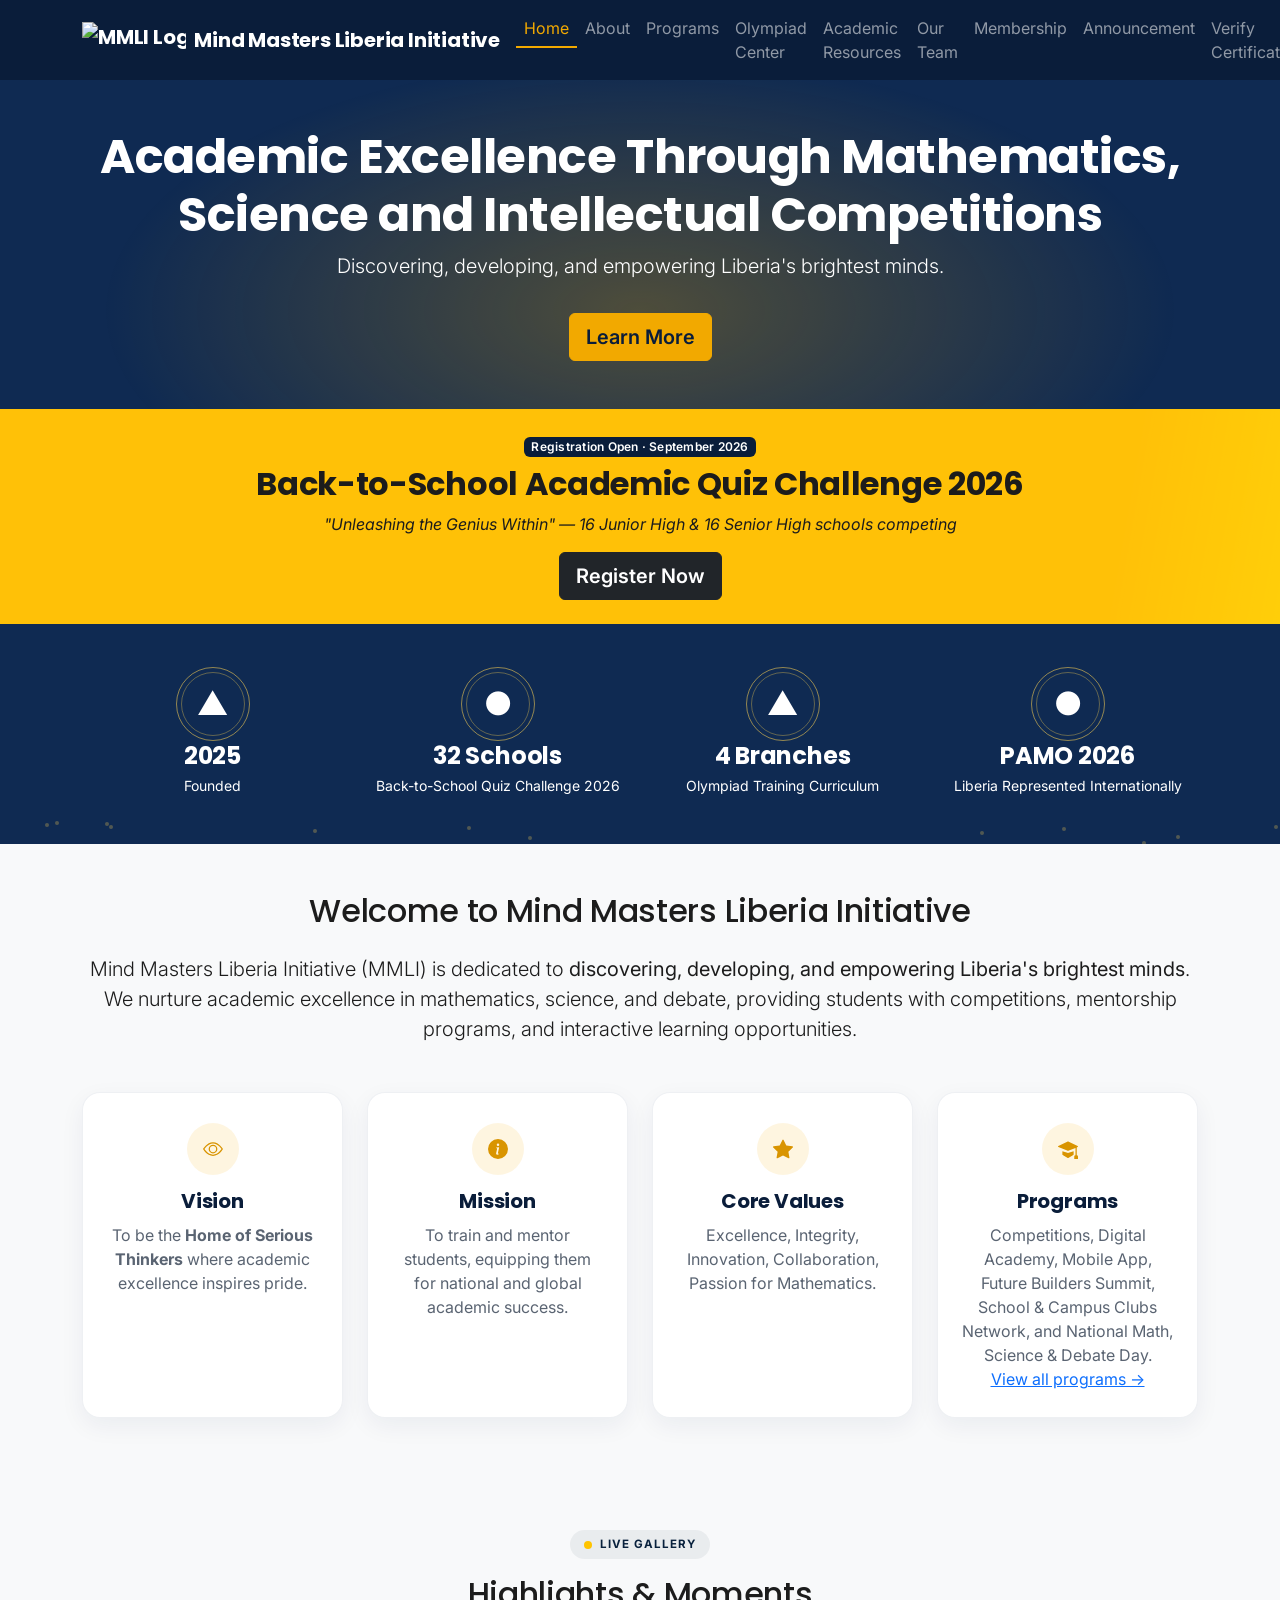
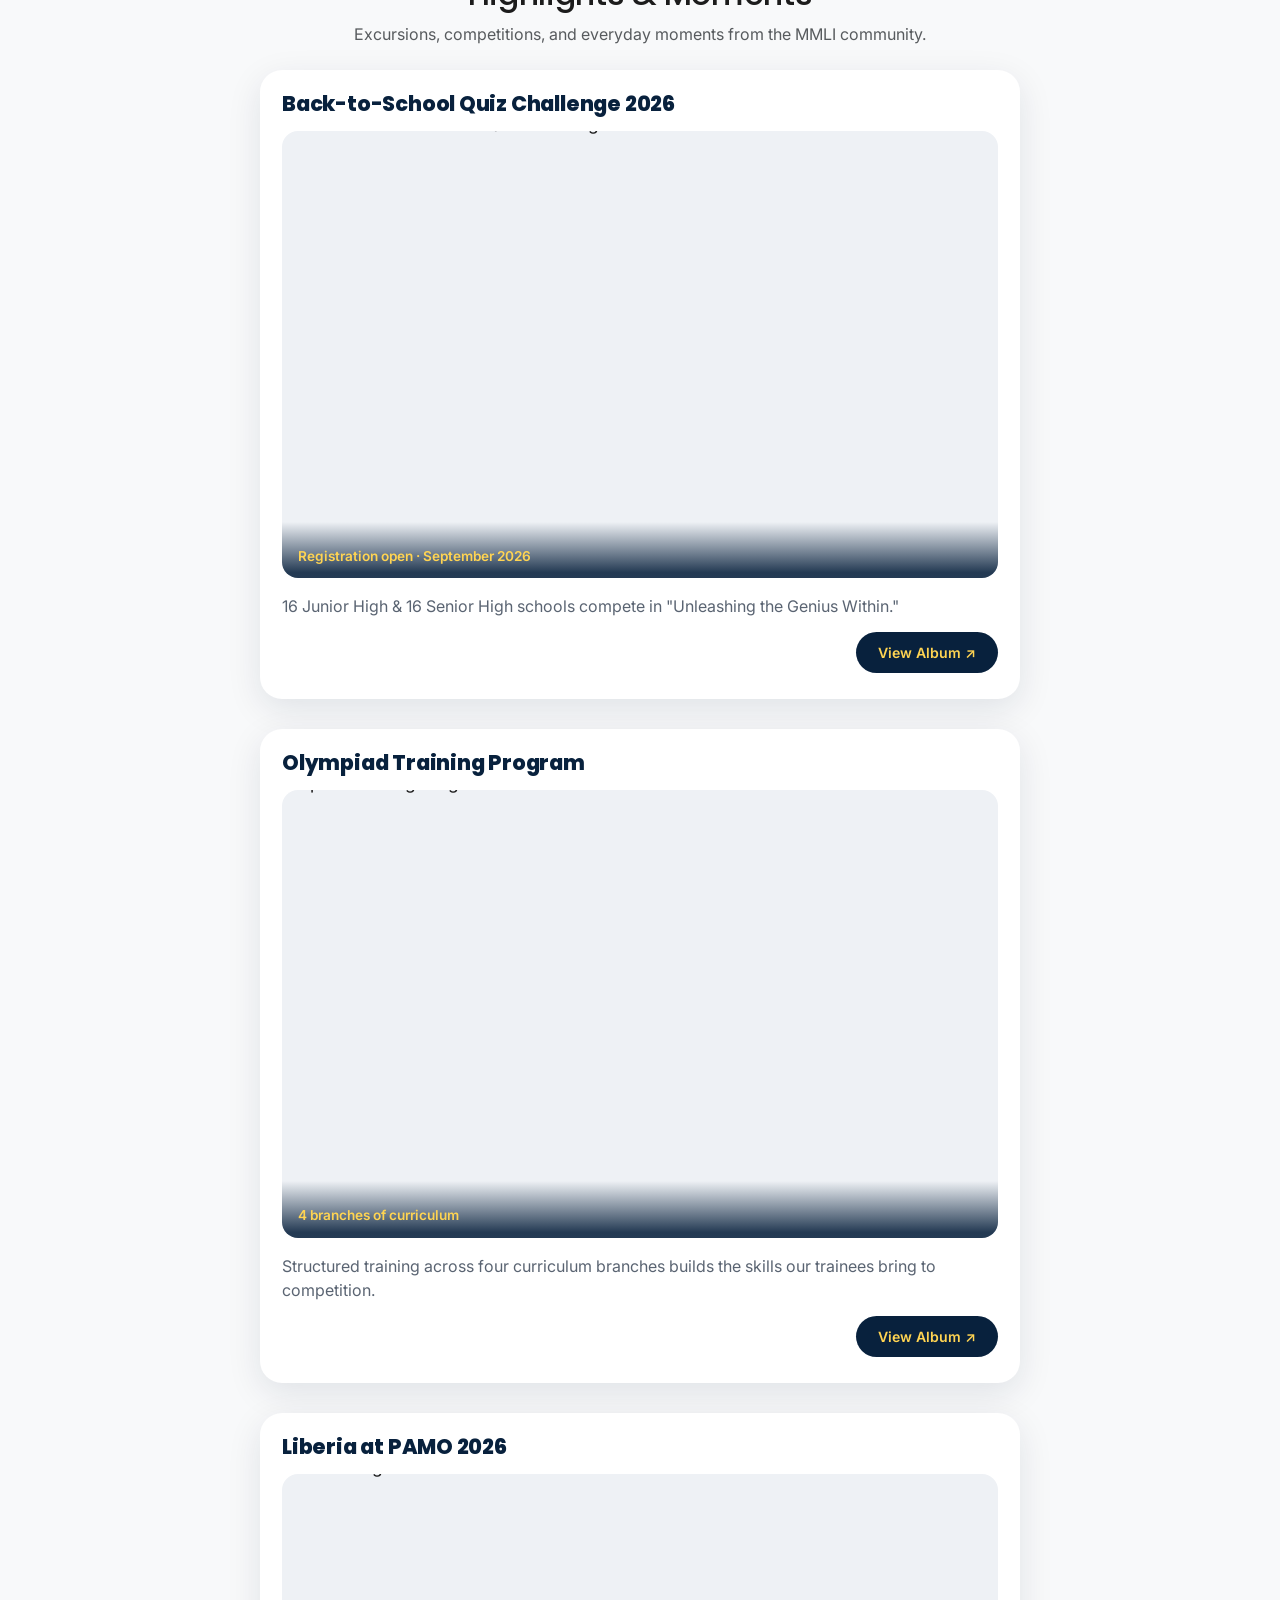
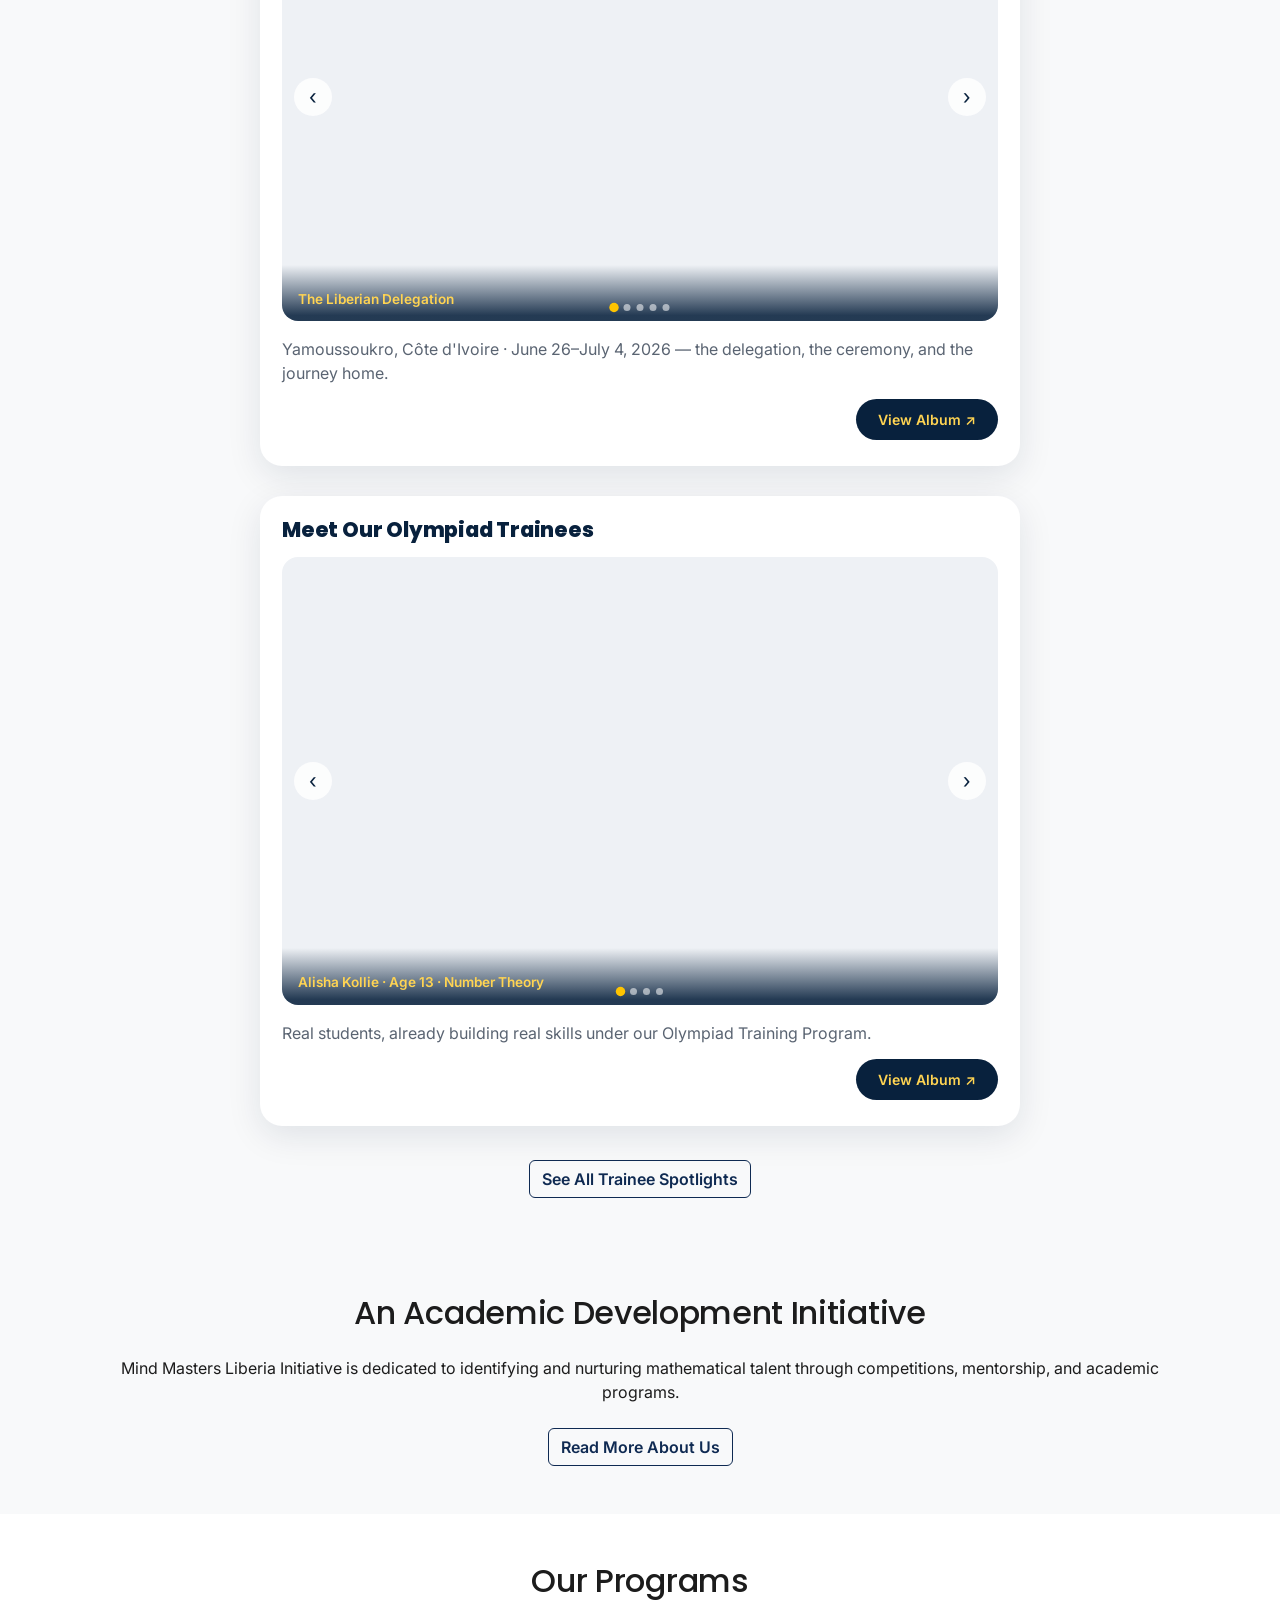
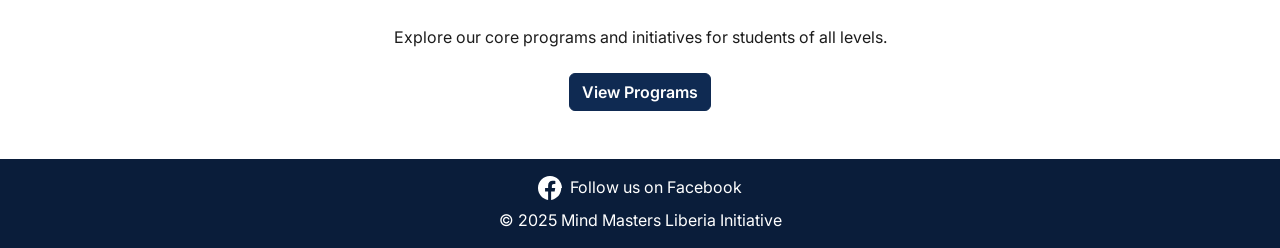
==== index.html @ e8b98675 "Add files via upload" ====
<!DOCTYPE html>
<html lang="en">
<head>
  <meta charset="UTF-8">
  <meta name="viewport" content="width=device-width, initial-scale=1.0">
  <title>Mind Masters Liberia Initiative</title>
  <link href="https://cdn.jsdelivr.net/npm/bootstrap@5.3.2/dist/css/bootstrap.min.css" rel="stylesheet">
  <link rel="stylesheet" href="style.css">
  <style>
    /* ===== Floating Confirmed Schools badge (zero layout footprint) ===== */
    #mmli-fab {
      position: fixed;
      right: 18px;
      bottom: 18px;
      z-index: 1050;
      display: flex;
      align-items: center;
      gap: 10px;
      padding: 12px 18px 12px 14px;
      border-radius: 999px;
      text-decoration: none;
      background: linear-gradient(135deg, #08213D 0%, #123a63 55%, #08213D 100%);
      color: #ffd452;
      box-shadow: 0 8px 24px rgba(8, 33, 61, 0.35), 0 0 0 0 rgba(255, 196, 0, 0.55);
      border: 1px solid rgba(255, 196, 0, 0.35);
      font-weight: 600;
      font-size: 0.92rem;
      letter-spacing: 0.2px;
      animation: mmli-float 3.6s ease-in-out infinite, mmli-pulse 2.6s ease-out infinite;
      transition: transform 0.25s ease, box-shadow 0.25s ease, background 0.25s ease;
      opacity: 0;
      transform: translateY(16px);
      animation-fill-mode: forwards;
    }
    #mmli-fab.mmli-in {
      opacity: 1;
      transform: translateY(0);
      animation: mmli-entrance 0.6s ease forwards, mmli-float 3.6s ease-in-out 0.6s infinite, mmli-pulse 2.6s ease-out 0.6s infinite;
    }
    #mmli-fab:hover {
      transform: translateY(-4px) scale(1.04);
      box-shadow: 0 14px 30px rgba(8, 33, 61, 0.45), 0 0 0 6px rgba(255, 196, 0, 0.12);
      color: #fff2c9;
      text-decoration: none;
    }
    #mmli-fab .mmli-fab-icon {
      display: inline-flex;
      align-items: center;
      justify-content: center;
      width: 26px;
      height: 26px;
      border-radius: 50%;
      background: rgba(255, 196, 0, 0.16);
      flex-shrink: 0;
      animation: mmli-spin-tiny 6s linear infinite;
    }
    #mmli-fab .mmli-fab-icon svg { width: 15px; height: 15px; }
    #mmli-fab .mmli-fab-text small {
      display: block;
      font-weight: 400;
      color: #cfe0f5;
      font-size: 0.68rem;
      letter-spacing: 0.3px;
    }
    @keyframes mmli-entrance {
      from { opacity: 0; transform: translateY(16px); }
      to   { opacity: 1; transform: translateY(0); }
    }
    @keyframes mmli-float {
      0%, 100% { transform: translateY(0); }
      50%      { transform: translateY(-7px); }
    }
    @keyframes mmli-pulse {
      0%   { box-shadow: 0 8px 24px rgba(8,33,61,0.35), 0 0 0 0 rgba(255,196,0,0.45); }
      70%  { box-shadow: 0 8px 24px rgba(8,33,61,0.35), 0 0 0 10px rgba(255,196,0,0); }
      100% { box-shadow: 0 8px 24px rgba(8,33,61,0.35), 0 0 0 0 rgba(255,196,0,0); }
    }
    @keyframes mmli-spin-tiny {
      from { transform: rotate(0deg); }
      to   { transform: rotate(360deg); }
    }
    @media (max-width: 576px) {
      #mmli-fab { padding: 12px; }
      #mmli-fab .mmli-fab-text { display: none; }
      #mmli-fab { right: 14px; bottom: 14px; }
    }
    @media (prefers-reduced-motion: reduce) {
      #mmli-fab, #mmli-fab.mmli-in { animation: none !important; }
    }

    /* ===== Highlights & Moments — album-carousel gallery (AOA-style) ===== */
    .gallery-live-badge {
      display: inline-flex;
      align-items: center;
      gap: 8px;
      padding: 6px 14px;
      border-radius: 999px;
      background: rgba(8, 33, 61, 0.06);
      color: #08213D;
      font-weight: 700;
      font-size: 0.72rem;
      letter-spacing: 1px;
      text-transform: uppercase;
    }
    .gallery-live-badge .dot {
      width: 8px;
      height: 8px;
      border-radius: 50%;
      background: #ffc400;
      box-shadow: 0 0 0 0 rgba(255, 196, 0, 0.6);
      animation: mmli-pulse 1.8s ease-out infinite;
    }
    .gallery-albums {
      display: flex;
      flex-direction: column;
      gap: 30px;
      max-width: 760px;
      margin: 0 auto;
    }
    .album-card {
      background: #fff;
      border-radius: 22px;
      padding: 22px 22px 26px;
      box-shadow: 0 10px 34px rgba(8, 33, 61, 0.10);
      opacity: 0;
      transform: translateY(36px);
      transition: opacity 0.65s ease, transform 0.65s cubic-bezier(.19,1,.22,1), box-shadow 0.3s ease;
    }
    .album-card.in-view { opacity: 1; transform: translateY(0); }
    .gallery-albums .album-card:nth-child(1) { transition-delay: 0.05s; }
    .gallery-albums .album-card:nth-child(2) { transition-delay: 0.15s; }
    .gallery-albums .album-card:nth-child(3) { transition-delay: 0.25s; }
    .gallery-albums .album-card:nth-child(4) { transition-delay: 0.35s; }
    .album-card:hover { box-shadow: 0 18px 44px rgba(8, 33, 61, 0.18); }
    .album-title {
      font-weight: 800;
      color: #08213D;
      margin-bottom: 14px;
      font-size: 1.3rem;
    }
    .album-slider {
      position: relative;
      border-radius: 16px;
      overflow: hidden;
      aspect-ratio: 16 / 10;
      background: #eef1f5;
    }
    .album-track {
      display: flex;
      height: 100%;
      transition: transform 0.65s cubic-bezier(.65,0,.35,1);
    }
    .album-slide {
      min-width: 100%;
      height: 100%;
      position: relative;
      overflow: hidden;
    }
    .album-slide img {
      width: 100%; height: 100%;
      object-fit: cover;
      display: block;
      cursor: pointer;
      transform: scale(1);
      transition: transform 6s ease-out;
    }
    .album-slide.is-active img { transform: scale(1.09); }
    .album-slide-cap {
      position: absolute; left: 0; right: 0; bottom: 0;
      padding: 24px 16px 12px;
      background: linear-gradient(to top, rgba(8,33,61,0.88) 10%, rgba(8,33,61,0) 100%);
      color: #ffd452;
      font-weight: 600;
      font-size: 0.85rem;
    }
    .album-nav {
      position: absolute;
      top: 50%;
      transform: translateY(-50%);
      width: 38px; height: 38px;
      border-radius: 50%;
      border: none;
      background: rgba(255,255,255,0.85);
      color: #08213D;
      font-size: 1.3rem;
      line-height: 1;
      cursor: pointer;
      display: flex; align-items: center; justify-content: center;
      transition: background 0.2s ease, transform 0.2s ease;
      z-index: 2;
    }
    .album-nav:hover { background: #ffc400; transform: translateY(-50%) scale(1.08); }
    .album-nav.prev { left: 12px; }
    .album-nav.next { right: 12px; }
    .album-dots {
      position: absolute;
      bottom: 10px; left: 50%;
      transform: translateX(-50%);
      display: flex; gap: 6px;
      z-index: 2;
    }
    .album-dot {
      width: 7px; height: 7px;
      border-radius: 50%;
      background: rgba(255,255,255,0.55);
      cursor: pointer;
      transition: background 0.2s ease, transform 0.2s ease;
    }
    .album-dot.active { background: #ffc400; transform: scale(1.35); }
    .album-desc { color: #5a6472; margin-top: 16px; margin-bottom: 0; }
    .album-foot { display: flex; justify-content: flex-end; margin-top: 14px; }
    .album-view-btn {
      background: #08213D;
      color: #ffd452;
      border: none;
      padding: 10px 22px;
      border-radius: 999px;
      font-weight: 600;
      font-size: 0.88rem;
      cursor: pointer;
      transition: all 0.25s ease;
    }
    .album-view-btn:hover {
      background: #123a63;
      transform: translateY(-2px);
      box-shadow: 0 8px 20px rgba(8, 33, 61, 0.28);
    }
    .gallery-cta { text-align: center; margin-top: 34px; }

    /* Lightbox */
    .mmli-lightbox {
      position: fixed; inset: 0; z-index: 2000;
      background: rgba(4, 14, 26, 0.92);
      backdrop-filter: blur(6px);
      display: flex; align-items: center; justify-content: center;
      opacity: 0; visibility: hidden;
      transition: opacity 0.3s ease;
    }
    .mmli-lightbox.open { opacity: 1; visibility: visible; }
    .lb-content { max-width: min(90vw, 880px); text-align: center; }
    .lb-content img {
      max-width: 100%; max-height: 74vh;
      border-radius: 10px;
      box-shadow: 0 20px 60px rgba(0,0,0,0.5);
      transform: scale(0.94);
      opacity: 0;
      transition: transform 0.35s ease, opacity 0.35s ease;
    }
    .mmli-lightbox.open .lb-content img { transform: scale(1); opacity: 1; }
    .lb-caption { color: #ffd452; margin-top: 16px; font-weight: 600; }
    .lb-caption small { display: block; color: #cfe0f5; font-weight: 400; margin-top: 4px; }
    .lb-close, .lb-nav {
      position: absolute;
      background: rgba(255,255,255,0.08);
      color: #fff;
      border: 1px solid rgba(255,255,255,0.2);
      border-radius: 50%;
      width: 44px; height: 44px;
      font-size: 1.4rem;
      line-height: 1;
      cursor: pointer;
      display: flex; align-items: center; justify-content: center;
      transition: background 0.2s ease, transform 0.2s ease;
    }
    .lb-close:hover, .lb-nav:hover { background: rgba(255,196,0,0.85); color: #08213D; transform: translateY(-1px); }
    .lb-close { top: 20px; right: 20px; }
    .lb-prev { left: 20px; top: 50%; transform: translateY(-50%); }
    .lb-next { right: 20px; top: 50%; transform: translateY(-50%); }
    @media (max-width: 576px) {
      .lb-prev, .lb-next { width: 38px; height: 38px; font-size: 1.1rem; }
      .lb-prev { left: 8px; } .lb-next { right: 8px; }
      .album-card { padding: 16px 16px 20px; border-radius: 18px; }
      .album-title { font-size: 1.1rem; }
    }
    @media (prefers-reduced-motion: reduce) {
      .album-card, .album-track, .album-slide img, .mmli-lightbox, .lb-content img { transition: none !important; }
    }
  </style>
</head>
<body>

<!-- NAVBAR -->
<nav class="navbar navbar-expand-lg navbar-dark bg-dark sticky-top">
  <div class="container">
    <a class="navbar-brand fw-bold d-flex align-items-center" href="index.html">
      <img src="logo.png" alt="MMLI Logo" height="36" class="me-2">
      Mind Masters Liberia Initiative
    </a>
    <button class="navbar-toggler" type="button" data-bs-toggle="collapse"
            data-bs-target="#navbarNav" aria-controls="navbarNav" aria-expanded="false"
            aria-label="Toggle navigation">
      <span class="navbar-toggler-icon"></span>
    </button>
    <div class="collapse navbar-collapse" id="navbarNav">
      <ul class="navbar-nav ms-auto">
        <li class="nav-item"><a class="nav-link active" href="index.html">Home</a></li>
        <li class="nav-item"><a class="nav-link" href="about.html">About</a></li>
        <li class="nav-item"><a class="nav-link" href="programs.html">Programs</a></li>
        <li class="nav-item"><a class="nav-link" href="olympiad/">Olympiad Center</a></li>
        <li class="nav-item"><a class="nav-link" href="resources.html">Academic Resources</a></li>
        <li class="nav-item"><a class="nav-link" href="team.html">Our Team</a></li>
        <li class="nav-item"><a class="nav-link" href="membership.html">Membership</a></li>
        <li class="nav-item"><a class="nav-link" href="announcement.html">Announcement</a></li>
        <li class="nav-item"><a class="nav-link" href="verify.html">Verify Certificate</a></li>
        <li class="nav-item"><a class="nav-link" href="contact.html">Contact</a></li>
      </ul>
    </div>
  </div>
</nav>

<!-- HERO SECTION -->
<section class="bg-primary text-white text-center py-5 hero-glow-wrap">
  <div class="container">
    <h1 class="display-5 fw-bold hero-split" data-split-text>Academic Excellence Through Mathematics, Science and Intellectual Competitions</h1>
    <p class="lead">Discovering, developing, and empowering Liberia's brightest minds.</p>
    <a href="about.html" class="btn btn-warning btn-lg mt-3">Learn More</a>
  </div>
</section>

<!-- FLAGSHIP EVENT BANNER -->
<section class="reveal py-4 bg-warning flagship-shimmer">
  <div class="container text-center">
    <span class="badge bg-dark mb-2">Registration Open &middot; September 2026</span>
    <h2 class="fw-bold">Back-to-School Academic Quiz Challenge 2026</h2>
    <p class="fst-italic mb-3">"Unleashing the Genius Within" &mdash; 16 Junior High & 16 Senior High schools competing</p>
    <a href="announcement.html" class="btn btn-dark btn-lg">Register Now</a>
  </div>
</section>

<!-- STATS HIGHLIGHTS -->
<section class="reveal py-5 bg-primary text-white stats-orbit">
  <div class="orbit-field" aria-hidden="true"></div>
  <div class="container">
    <div class="row g-4 text-center">
      <div class="col-6 col-md-3">
        <div class="stat-ring"><div class="fs-2 mb-0">▲</div></div>
        <h4 class="fw-bold mb-1"><span class="stat-number" data-count-to="2025" data-count-format="year">2025</span></h4>
        <p class="small mb-0">Founded</p>
      </div>
      <div class="col-6 col-md-3">
        <div class="stat-ring"><div class="fs-2 mb-0">●</div></div>
        <h4 class="fw-bold mb-1"><span class="stat-number" data-count-to="32" data-count-suffix=" Schools">32 Schools</span></h4>
        <p class="small mb-0">Back-to-School Quiz Challenge 2026</p>
      </div>
      <div class="col-6 col-md-3">
        <div class="stat-ring"><div class="fs-2 mb-0">▲</div></div>
        <h4 class="fw-bold mb-1"><span class="stat-number" data-count-to="4" data-count-suffix=" Branches">4 Branches</span></h4>
        <p class="small mb-0">Olympiad Training Curriculum</p>
      </div>
      <div class="col-6 col-md-3">
        <div class="stat-ring"><div class="fs-2 mb-0">●</div></div>
        <h4 class="fw-bold mb-1"><span class="stat-number">PAMO 2026</span></h4>
        <p class="small mb-0">Liberia Represented Internationally</p>
      </div>
    </div>
  </div>
</section>

<!-- WELCOME & OVERVIEW SECTION -->
<section class="reveal py-5 bg-light">
  <div class="container">
    <h2 class="text-center mb-4">Welcome to Mind Masters Liberia Initiative</h2>
    <p class="text-center lead mb-4">
      Mind Masters Liberia Initiative (MMLI) is dedicated to <strong>discovering, developing, and empowering Liberia's brightest minds</strong>.
      We nurture academic excellence in mathematics, science, and debate, providing students with competitions, mentorship programs, and interactive learning opportunities.
    </p>
    <div class="row text-center mt-4 g-4" id="welcomeCards">
      <div class="col-md-3 mb-3">
        <div class="welcome-card">
          <span class="welcome-icon">
            <svg xmlns="http://www.w3.org/2000/svg" width="20" height="20" fill="currentColor" viewBox="0 0 16 16"><path d="M16 8s-3-5.5-8-5.5S0 8 0 8s3 5.5 8 5.5S16 8 16 8M1.173 8a13 13 0 0 1 1.66-2.043C4.12 4.668 5.88 3.5 8 3.5s3.879 1.168 5.168 2.457A13 13 0 0 1 14.828 8q-.086.13-.195.288c-.335.48-.83 1.12-1.465 1.755C11.879 11.332 10.119 12.5 8 12.5s-3.879-1.168-5.168-2.457A13 13 0 0 1 1.172 8z"/><path d="M8 5.5a2.5 2.5 0 1 0 0 5 2.5 2.5 0 0 0 0-5M4.5 8a3.5 3.5 0 1 1 7 0 3.5 3.5 0 0 1-7 0"/></svg>
          </span>
          <h5>Vision</h5>
          <p>To be the <strong>Home of Serious Thinkers</strong> where academic excellence inspires pride.</p>
        </div>
      </div>
      <div class="col-md-3 mb-3">
        <div class="welcome-card">
          <span class="welcome-icon">
            <svg xmlns="http://www.w3.org/2000/svg" width="20" height="20" fill="currentColor" viewBox="0 0 16 16"><path d="M8 16A8 8 0 1 0 8 0a8 8 0 0 0 0 16m.93-9.412-1 4.705c-.07.34.029.533.304.533.194 0 .487-.07.686-.246l-.088.416c-.287.346-.92.598-1.465.598-.703 0-1.002-.422-.808-1.319l.738-3.468c.064-.293.006-.399-.287-.47l-.451-.081.082-.381 2.29-.287zM8 5.5a1 1 0 1 1 0-2 1 1 0 0 1 0 2"/></svg>
          </span>
          <h5>Mission</h5>
          <p>To train and mentor students, equipping them for national and global academic success.</p>
        </div>
      </div>
      <div class="col-md-3 mb-3">
        <div class="welcome-card">
          <span class="welcome-icon">
            <svg xmlns="http://www.w3.org/2000/svg" width="20" height="20" fill="currentColor" viewBox="0 0 16 16"><path d="M2.866 14.85c-.078.444.36.791.746.593l4.39-2.256 4.389 2.256c.386.198.824-.149.746-.592l-.83-4.73 3.522-3.356c.33-.314.16-.888-.283-.95l-4.898-.696L8.465.792a.513.513 0 0 0-.927 0L5.354 5.12l-4.898.696c-.443.062-.612.636-.283.95l3.523 3.356-.83 4.73z"/></svg>
          </span>
          <h5>Core Values</h5>
          <p>Excellence, Integrity, Innovation, Collaboration, Passion for Mathematics.</p>
        </div>
      </div>
      <div class="col-md-3 mb-3">
        <div class="welcome-card">
          <span class="welcome-icon">
            <svg xmlns="http://www.w3.org/2000/svg" width="20" height="20" fill="currentColor" viewBox="0 0 16 16"><path d="M8.211 2.047a.5.5 0 0 0-.422 0l-7.5 3.5a.5.5 0 0 0 .025.917l7.5 3a.5.5 0 0 0 .372 0L14 7.14V13a1 1 0 0 0-1 1v2h3v-2a1 1 0 0 0-1-1V6.739l.686-.275a.5.5 0 0 0 .025-.917zM3.5 9.72v2.622a.5.5 0 0 0 .246.43l4 2.353a.5.5 0 0 0 .508 0l4-2.353a.5.5 0 0 0 .246-.43V9.72L8.5 11.09a1.5 1.5 0 0 1-1 0z"/></svg>
          </span>
          <h5>Programs</h5>
          <p>Competitions, Digital Academy, Mobile App, Future Builders Summit, School & Campus Clubs Network, and National Math, Science & Debate Day.
            <br><a href="programs.html">View all programs &rarr;</a>
          </p>
        </div>
      </div>
    </div>
  </div>
</section>

<!-- HIGHLIGHTS & MOMENTS — ALBUM CAROUSEL GALLERY -->
<section class="reveal py-5 bg-light" id="gallery">
  <div class="container">
    <div class="text-center mb-2">
      <span class="gallery-live-badge"><span class="dot"></span> Live Gallery</span>
    </div>
    <h2 class="text-center mt-3 mb-2">Highlights & Moments</h2>
    <p class="text-center text-muted mb-4">Excursions, competitions, and everyday moments from the MMLI community.</p>

    <div class="gallery-albums" id="galleryAlbums">

      <!-- ALBUM: Quiz Challenge -->
      <div class="album-card">
        <h3 class="album-title">Back-to-School Quiz Challenge 2026</h3>
        <div class="album-slider">
          <div class="album-track">
            <div class="album-slide is-active">
              <img src="back-to-school-flyer.jpg" alt="Back-to-School Academic Quiz Challenge 2026" loading="lazy"
                   data-src="back-to-school-flyer.jpg" data-title="Back-to-School Quiz Challenge 2026" data-sub="Registration open · September 2026">
              <span class="album-slide-cap">Registration open · September 2026</span>
            </div>
          </div>
        </div>
        <p class="album-desc">16 Junior High & 16 Senior High schools compete in "Unleashing the Genius Within."</p>
        <div class="album-foot"><button class="album-view-btn" data-start="0">View Album &nearr;</button></div>
      </div>

      <!-- ALBUM: Olympiad Training -->
      <div class="album-card">
        <h3 class="album-title">Olympiad Training Program</h3>
        <div class="album-slider">
          <div class="album-track">
            <div class="album-slide is-active">
              <img src="olympiad-training-flyer.jpg" alt="Olympiad Training Program" loading="lazy"
                   data-src="olympiad-training-flyer.jpg" data-title="Olympiad Training Program" data-sub="4 branches of curriculum">
              <span class="album-slide-cap">4 branches of curriculum</span>
            </div>
          </div>
        </div>
        <p class="album-desc">Structured training across four curriculum branches builds the skills our trainees bring to competition.</p>
        <div class="album-foot"><button class="album-view-btn" data-start="1">View Album &nearr;</button></div>
      </div>

      <!-- ALBUM: PAMO 2026 -->
      <div class="album-card">
        <h3 class="album-title">Liberia at PAMO 2026</h3>
        <div class="album-slider">
          <div class="album-track">
            <div class="album-slide is-active">
              <img src="pamo-delegation.jpg" alt="Liberian delegation at PAMO 2026" loading="lazy"
                   data-src="pamo-delegation.jpg" data-title="The Liberian Delegation" data-sub="Yamoussoukro, Côte d'Ivoire">
              <span class="album-slide-cap">The Liberian Delegation</span>
            </div>
            <div class="album-slide">
              <img src="pamo-library.jpg" alt="Liberia and Sierra Leone teams at Librairie de la Fondation" loading="lazy"
                   data-src="pamo-library.jpg" data-title="Liberia & Sierra Leone Teams" data-sub="Librairie de la Fondation">
              <span class="album-slide-cap">Liberia & Sierra Leone Teams</span>
            </div>
            <div class="album-slide">
              <img src="pamo-stage.jpg" alt="Liberian team on stage at PAMO 2026" loading="lazy"
                   data-src="pamo-stage.jpg" data-title="On Stage" data-sub="PAMO 2026 opening ceremony">
              <span class="album-slide-cap">On Stage — Opening Ceremony</span>
            </div>
            <div class="album-slide">
              <img src="pamo-banner.jpg" alt="Team member beside the PAMO 2026 banner" loading="lazy"
                   data-src="pamo-banner.jpg" data-title="Flying the Flag" data-sub="33rd Panafrican Mathematical Olympiad">
              <span class="album-slide-cap">Flying the Flag</span>
            </div>
            <div class="album-slide">
              <img src="pamo-departure.jpg" alt="Liberian team departure with flag" loading="lazy"
                   data-src="pamo-departure.jpg" data-title="Heading Home" data-sub="Departure with the flag">
              <span class="album-slide-cap">Heading Home</span>
            </div>
          </div>
          <button class="album-nav prev" aria-label="Previous photo">&#8249;</button>
          <button class="album-nav next" aria-label="Next photo">&#8250;</button>
          <div class="album-dots"></div>
        </div>
        <p class="album-desc">Yamoussoukro, Côte d'Ivoire · June 26–July 4, 2026 — the delegation, the ceremony, and the journey home.</p>
        <div class="album-foot"><button class="album-view-btn" data-start="2">View Album &nearr;</button></div>
      </div>

      <!-- ALBUM: Trainees -->
      <div class="album-card">
        <h3 class="album-title">Meet Our Olympiad Trainees</h3>
        <div class="album-slider">
          <div class="album-track">
            <div class="album-slide is-active">
              <img src="alisha-kollie.jpg" alt="Alisha Kollie" loading="lazy"
                   data-src="alisha-kollie.jpg" data-title="Alisha Kollie" data-sub="Age 13 · Number Theory">
              <span class="album-slide-cap">Alisha Kollie · Age 13 · Number Theory</span>
            </div>
            <div class="album-slide">
              <img src="gormah-barning.jpg" alt="Gormah Barning" loading="lazy"
                   data-src="gormah-barning.jpg" data-title="Gormah Barning" data-sub="Age 12 · Geometry">
              <span class="album-slide-cap">Gormah Barning · Age 12 · Geometry</span>
            </div>
            <div class="album-slide">
              <img src="roniel-zarkpah.jpg" alt="Roniel Zarkpah" loading="lazy"
                   data-src="roniel-zarkpah.jpg" data-title="Roniel Zarkpah" data-sub="Age 11 · Number Theory">
              <span class="album-slide-cap">Roniel Zarkpah · Age 11 · Number Theory</span>
            </div>
            <div class="album-slide">
              <img src="james-gayflor.jpg" alt="James P. Gayflor" loading="lazy"
                   data-src="james-gayflor.jpg" data-title="James P. Gayflor" data-sub="Age 11 · Algebra & Combinatorics">
              <span class="album-slide-cap">James P. Gayflor · Age 11 · Algebra & Combinatorics</span>
            </div>
          </div>
          <button class="album-nav prev" aria-label="Previous trainee">&#8249;</button>
          <button class="album-nav next" aria-label="Next trainee">&#8250;</button>
          <div class="album-dots"></div>
        </div>
        <p class="album-desc">Real students, already building real skills under our Olympiad Training Program.</p>
        <div class="album-foot"><button class="album-view-btn" data-start="7">View Album &nearr;</button></div>
      </div>

    </div>

    <div class="gallery-cta">
      <a href="announcement.html" class="btn btn-outline-primary">See All Trainee Spotlights</a>
    </div>
  </div>
</section>

<!-- LIGHTBOX -->
<div class="mmli-lightbox" id="mmliLightbox" aria-hidden="true">
  <button class="lb-close" id="lbClose" aria-label="Close">&times;</button>
  <button class="lb-nav lb-prev" id="lbPrev" aria-label="Previous photo">&#8249;</button>
  <div class="lb-content">
    <img id="lbImg" src="" alt="">
    <div class="lb-caption" id="lbCaption"></div>
  </div>
  <button class="lb-nav lb-next" id="lbNext" aria-label="Next photo">&#8250;</button>
</div>

<!-- ABOUT PREVIEW -->
<section class="reveal py-5 bg-light">
  <div class="container text-center">
    <h2 class="mb-4">An Academic Development Initiative</h2>
    <p class="mb-4">Mind Masters Liberia Initiative is dedicated to identifying and nurturing
      mathematical talent through competitions, mentorship, and academic programs.</p>
    <a href="about.html" class="btn btn-outline-primary">Read More About Us</a>
  </div>
</section>

<!-- PROGRAMS PREVIEW -->
<section class="reveal py-5">
  <div class="container text-center">
    <h2 class="mb-4">Our Programs</h2>
    <p class="mb-4">Explore our core programs and initiatives for students of all levels.</p>
    <a href="programs.html" class="btn btn-primary">View Programs</a>
  </div>
</section>

<!-- FOOTER -->
<footer class="bg-dark text-white text-center py-3">
  <div class="mb-2">
    <a href="https://www.facebook.com/profile.php?id=61575249692386" target="_blank" rel="noopener" class="text-white text-decoration-none">
      <svg xmlns="http://www.w3.org/2000/svg" width="24" height="24" fill="currentColor" viewBox="0 0 16 16" class="me-1">
        <path d="M16 8.049c0-4.446-3.582-8.05-8-8.05C3.58 0-.002 3.603-.002 8.05c0 4.017 2.926 7.347 6.75 7.951v-5.625h-2.03V8.05H6.75V6.275c0-2.017 1.195-3.131 3.022-3.131.876 0 1.791.157 1.791.157v1.98h-1.009c-.993 0-1.303.621-1.303 1.258v1.51h2.219l-.355 2.326H8.75V16c3.824-.604 6.75-3.934 6.75-7.951"/>
      </svg>
      Follow us on Facebook
    </a>
  </div>
  &copy; 2025 Mind Masters Liberia Initiative
</footer>

<script src="https://cdn.jsdelivr.net/npm/bootstrap@5.3.2/dist/js/bootstrap.bundle.min.js"></script>
<script>
  // Navbar shadow on scroll
  const navbar = document.querySelector('.navbar');
  window.addEventListener('scroll', () => {
    if (window.scrollY > 20) {
      navbar.classList.add('scrolled');
    } else {
      navbar.classList.remove('scrolled');
    }
  });

  // Scroll-reveal for sections
  const revealEls = document.querySelectorAll('.reveal');
  const observer = new IntersectionObserver((entries) => {
    entries.forEach(entry => {
      if (entry.isIntersecting) {
        entry.target.classList.add('is-visible');
        observer.unobserve(entry.target);
      }
    });
  }, { threshold: 0.01, rootMargin: '0px 0px -10px 0px' });
  revealEls.forEach(el => observer.observe(el));

  // ===== Hero: split headline into words for staggered reveal =====
  document.querySelectorAll('[data-split-text]').forEach(el => {
    const words = el.textContent.trim().split(/\s+/);
    el.innerHTML = words.map((w, i) =>
      `<span class="word" style="animation-delay:${0.05 + i * 0.045}s">${w}</span>`
    ).join(' ');
  });

  // ===== Stats: animated count-up when scrolled into view =====
  const statEls = document.querySelectorAll('.stat-number[data-count-to]');
  function animateCount(el) {
    const target = parseInt(el.dataset.countTo, 10);
    const suffix = el.dataset.countSuffix || '';
    const isYear = el.dataset.countFormat === 'year';
    const duration = 1200;
    const start = performance.now();
    function tick(now) {
      const progress = Math.min((now - start) / duration, 1);
      const eased = 1 - Math.pow(1 - progress, 3);
      const value = Math.round(target * eased);
      el.textContent = isYear ? value : value + suffix;
      if (progress < 1) requestAnimationFrame(tick);
      else el.textContent = isYear ? target : target + suffix;
    }
    requestAnimationFrame(tick);
  }
  if (statEls.length) {
    const statObserver = new IntersectionObserver((entries) => {
      entries.forEach(entry => {
        if (entry.isIntersecting) {
          animateCount(entry.target);
          statObserver.unobserve(entry.target);
        }
      });
    }, { threshold: 0.4 });
    statEls.forEach(el => statObserver.observe(el));
  }

  // ===== Stats: ambient drifting particle field =====
  const orbitField = document.querySelector('.stats-orbit .orbit-field');
  if (orbitField) {
    const count = window.innerWidth < 576 ? 10 : 20;
    for (let i = 0; i < count; i++) {
      const dot = document.createElement('span');
      dot.style.left = Math.random() * 100 + '%';
      dot.style.bottom = (Math.random() * 20 - 10) + '%';
      dot.style.setProperty('--drift-x', (Math.random() * 60 - 30) + 'px');
      dot.style.animationDuration = (4 + Math.random() * 5) + 's';
      dot.style.animationDelay = (Math.random() * 5) + 's';
      orbitField.appendChild(dot);
    }
  }

  // ===== Welcome cards: staggered scroll reveal =====
  const welcomeCards = document.querySelectorAll('#welcomeCards .welcome-card');
  if (welcomeCards.length) {
    welcomeCards.forEach((card, i) => {
      card.style.transitionDelay = (i * 0.1) + 's';
    });
    const welcomeObserver = new IntersectionObserver((entries) => {
      entries.forEach(entry => {
        if (entry.isIntersecting) {
          entry.target.classList.add('in-view');
          welcomeObserver.unobserve(entry.target);
        }
      });
    }, { threshold: 0.15 });
    welcomeCards.forEach(card => welcomeObserver.observe(card));
  }

  // Floating Confirmed Schools badge — entrance animation
  const fab = document.getElementById('mmli-fab');
  if (fab) {
    requestAnimationFrame(() => setTimeout(() => fab.classList.add('mmli-in'), 400));
  }

  // ===== Gallery: album carousels =====
  const albumsWrap = document.getElementById('galleryAlbums');
  const allSlideImgs = albumsWrap ? Array.from(albumsWrap.querySelectorAll('.album-slide img')) : [];

  if (albumsWrap) {
    // Entrance animation per card
    const cards = Array.from(albumsWrap.querySelectorAll('.album-card'));
    const cardObserver = new IntersectionObserver((entries) => {
      entries.forEach(entry => {
        if (entry.isIntersecting) {
          entry.target.classList.add('in-view');
          cardObserver.unobserve(entry.target);
        }
      });
    }, { threshold: 0.15 });
    cards.forEach(c => cardObserver.observe(c));

    // Set up each album's own slider
    document.querySelectorAll('.album-slider').forEach(slider => {
      const track = slider.querySelector('.album-track');
      const slides = Array.from(slider.querySelectorAll('.album-slide'));
      const dotsWrap = slider.querySelector('.album-dots');
      const prevBtn = slider.querySelector('.album-nav.prev');
      const nextBtn = slider.querySelector('.album-nav.next');
      let idx = 0;
      let timer = null;

      if (slides.length > 1 && dotsWrap) {
        slides.forEach((_, i) => {
          const dot = document.createElement('span');
          dot.className = 'album-dot' + (i === 0 ? ' active' : '');
          dot.addEventListener('click', () => goTo(i));
          dotsWrap.appendChild(dot);
        });
      }

      function goTo(i) {
        slides[idx].classList.remove('is-active');
        idx = (i + slides.length) % slides.length;
        slides[idx].classList.add('is-active');
        track.style.transform = `translateX(-${idx * 100}%)`;
        if (dotsWrap) {
          Array.from(dotsWrap.children).forEach((d, di) => d.classList.toggle('active', di === idx));
        }
      }
      function play() {
        if (slides.length < 2) return;
        timer = setInterval(() => goTo(idx + 1), 4200);
      }
      function pause() { if (timer) { clearInterval(timer); timer = null; } }

      if (slides.length > 1) {
        prevBtn && prevBtn.addEventListener('click', () => { goTo(idx - 1); pause(); play(); });
        nextBtn && nextBtn.addEventListener('click', () => { goTo(idx + 1); pause(); play(); });
        slider.addEventListener('mouseenter', pause);
        slider.addEventListener('mouseleave', play);
        slider.addEventListener('touchstart', pause, { passive: true });
        play();
      } else {
        if (prevBtn) prevBtn.style.display = 'none';
        if (nextBtn) nextBtn.style.display = 'none';
      }
    });

    // ===== Lightbox (reads every slide image across all albums) =====
    const lightbox = document.getElementById('mmliLightbox');
    const lbImg = document.getElementById('lbImg');
    const lbCaption = document.getElementById('lbCaption');
    const lbClose = document.getElementById('lbClose');
    const lbPrev = document.getElementById('lbPrev');
    const lbNext = document.getElementById('lbNext');
    let currentIndex = 0;

    function openLightbox(index) {
      currentIndex = (index + allSlideImgs.length) % allSlideImgs.length;
      const it = allSlideImgs[currentIndex];
      lbImg.src = it.dataset.src;
      lbImg.alt = it.dataset.title;
      lbCaption.innerHTML = `<strong>${it.dataset.title}</strong><small>${it.dataset.sub || ''}</small>`;
      lightbox.classList.add('open');
      lightbox.setAttribute('aria-hidden', 'false');
      document.body.style.overflow = 'hidden';
    }
    function closeLightbox() {
      lightbox.classList.remove('open');
      lightbox.setAttribute('aria-hidden', 'true');
      document.body.style.overflow = '';
    }

    allSlideImgs.forEach((img, i) => img.addEventListener('click', () => openLightbox(i)));
    document.querySelectorAll('.album-view-btn').forEach(btn => {
      btn.addEventListener('click', () => openLightbox(parseInt(btn.dataset.start, 10) || 0));
    });
    lbClose.addEventListener('click', closeLightbox);
    lbPrev.addEventListener('click', () => openLightbox(currentIndex - 1));
    lbNext.addEventListener('click', () => openLightbox(currentIndex + 1));
    lightbox.addEventListener('click', (e) => { if (e.target === lightbox) closeLightbox(); });
    document.addEventListener('keydown', (e) => {
      if (!lightbox.classList.contains('open')) return;
      if (e.key === 'Escape') closeLightbox();
      if (e.key === 'ArrowLeft') openLightbox(currentIndex - 1);
      if (e.key === 'ArrowRight') openLightbox(currentIndex + 1);
    });
  }
</script>

<!-- FLOATING CONFIRMED SCHOOLS BADGE (fixed position — adds no page height) -->
<a href="https://bhfthomas2003-jpg.github.io/mmli-schools-database/showcase.html" target="_blank" rel="noopener" id="mmli-fab" aria-label="View Confirmed Partner Schools">
  <span class="mmli-fab-icon">
    <svg xmlns="http://www.w3.org/2000/svg" viewBox="0 0 16 16" fill="currentColor">
      <path d="M8 0 1 3.5 8 7l6.16-3.08A1 1 0 0 0 14.16 3L8 0Z"/>
      <path d="M2 7.5v3c0 1 2.5 2.5 6 2.5s6-1.5 6-2.5v-3l-6 3-6-3Z"/>
    </svg>
  </span>
  <span class="mmli-fab-text">
    Confirmed Schools
    <small>See who's competing &rarr;</small>
  </span>
</a>
</body>
            </html>
---- style.css ----
/* ==========================================================================
   Mind Masters Liberia Initiative — Brand Stylesheet
   Navy + Gold, drawn from the MMLI logo
   ========================================================================== */

@import url('https://fonts.googleapis.com/css2?family=Poppins:wght@600;700;800&family=Inter:wght@400;500;600&display=swap');

:root {
  --mmli-navy: #0f2a52;
  --mmli-navy-dark: #0a1d3a;
  --mmli-gold: #f2a900;
  --mmli-gold-dark: #d99400;
  --mmli-green: #2f7d4f;
  --mmli-cream: #f8f7f3;
  --mmli-text: #1c1c1c;
}

body {
  font-family: 'Inter', -apple-system, BlinkMacSystemFont, sans-serif;
  color: var(--mmli-text);
  scroll-behavior: smooth;
}

h1, h2, h3, h4, h5, h6,
.navbar-brand {
  font-family: 'Poppins', sans-serif;
  letter-spacing: -0.01em;
}

/* ---------- Navbar ---------- */
.navbar {
  background-color: var(--mmli-navy-dark) !important;
  transition: box-shadow 0.3s ease, padding 0.3s ease;
}

.navbar.scrolled {
  box-shadow: 0 4px 18px rgba(0, 0, 0, 0.25);
  padding-top: 0.25rem;
  padding-bottom: 0.25rem;
}

.navbar-nav .nav-link {
  position: relative;
  transition: color 0.2s ease;
}

.navbar-nav .nav-link::after {
  content: "";
  position: absolute;
  left: 0;
  bottom: 0;
  width: 0;
  height: 2px;
  background: var(--mmli-gold);
  transition: width 0.25s ease;
}

.navbar-nav .nav-link:hover::after,
.navbar-nav .nav-link.active::after {
  width: 100%;
}

.navbar-nav .nav-link.active {
  color: var(--mmli-gold) !important;
}

/* ---------- Buttons ---------- */
.btn {
  border-radius: 6px;
  font-weight: 600;
  transition: transform 0.2s ease, box-shadow 0.2s ease;
}

.btn:hover {
  transform: translateY(-2px);
  box-shadow: 0 6px 16px rgba(0, 0, 0, 0.18);
}

.btn-primary {
  background-color: var(--mmli-navy);
  border-color: var(--mmli-navy);
}

.btn-primary:hover {
  background-color: var(--mmli-navy-dark);
  border-color: var(--mmli-navy-dark);
}

.btn-warning {
  background-color: var(--mmli-gold);
  border-color: var(--mmli-gold);
  color: var(--mmli-navy-dark);
}

.btn-warning:hover {
  background-color: var(--mmli-gold-dark);
  border-color: var(--mmli-gold-dark);
  color: var(--mmli-navy-dark);
}

.btn-outline-primary {
  color: var(--mmli-navy);
  border-color: var(--mmli-navy);
}

.btn-outline-primary:hover {
  background-color: var(--mmli-navy);
  border-color: var(--mmli-navy);
}

/* ---------- Cards ---------- */
.card {
  border-radius: 10px;
  overflow: hidden;
  transition: transform 0.3s ease, box-shadow 0.3s ease;
}

.card:hover {
  transform: translateY(-6px);
  box-shadow: 0 14px 28px rgba(15, 42, 82, 0.15) !important;
}

.card-img-top {
  transition: transform 0.4s ease;
}

.card:hover .card-img-top {
  transform: scale(1.04);
}

/* ---------- Section backgrounds ---------- */
.bg-primary {
  background-color: var(--mmli-navy) !important;
}

.bg-dark {
  background-color: var(--mmli-navy-dark) !important;
}

/* ---------- Scroll-reveal animation ---------- */
.reveal {
  opacity: 0;
  transform: translateY(24px);
  transition: opacity 0.6s ease, transform 0.6s ease;
}

.reveal.is-visible {
  opacity: 1;
  transform: translateY(0);
}

/* Stagger children of a revealed row (cards etc.) */
.reveal .col-md-3.reveal-item,
.reveal .col-md-4.reveal-item,
.reveal .col-md-6.reveal-item,
.reveal .col-6.reveal-item {
  transition-delay: calc(var(--reveal-index, 0) * 0.08s);
}

/* ---------- Badges ---------- */
.badge {
  font-weight: 600;
  letter-spacing: 0.02em;
}

/* Pulsing "New" badge */
.badge.bg-primary,
.badge.bg-warning {
  animation: mmliPulse 2.2s ease-in-out infinite;
}

@keyframes mmliPulse {
  0%, 100% { box-shadow: 0 0 0 0 rgba(242, 169, 0, 0.5); }
  50% { box-shadow: 0 0 0 6px rgba(242, 169, 0, 0); }
}

/* ---------- Hero entrance animation (plays on page load, no scroll needed) ---------- */
@keyframes mmliFadeInDown {
  from { opacity: 0; transform: translateY(-20px); }
  to   { opacity: 1; transform: translateY(0); }
}

@keyframes mmliFadeInUp {
  from { opacity: 0; transform: translateY(20px); }
  to   { opacity: 1; transform: translateY(0); }
}

section.bg-primary h1,
section.bg-dark h1 {
  animation: mmliFadeInDown 0.7s ease both;
}

section.bg-primary p.lead,
section.bg-dark p.lead {
  animation: mmliFadeInUp 0.7s ease 0.15s both;
}

section.bg-primary .btn,
section.bg-dark .btn {
  animation: mmliFadeInUp 0.7s ease 0.3s both;
}

/* ---------- Floating stat icons ---------- */
@keyframes mmliFloat {
  0%, 100% { transform: translateY(0); }
  50% { transform: translateY(-6px); }
}

.fs-2 {
  display: inline-block;
  animation: mmliFloat 3s ease-in-out infinite;
}

/* Stagger the float slightly per column so they don't move in lockstep */
.row .col-6:nth-child(2) .fs-2,
.row .col-md-3:nth-child(2) .fs-2 { animation-delay: 0.3s; }
.row .col-6:nth-child(3) .fs-2,
.row .col-md-3:nth-child(3) .fs-2 { animation-delay: 0.6s; }
.row .col-6:nth-child(4) .fs-2,
.row .col-md-3:nth-child(4) .fs-2 { animation-delay: 0.9s; }

/* ---------- Icon-grid card icons (emoji) bounce on hover ---------- */
.card .fs-1 {
  display: inline-block;
  transition: transform 0.35s ease;
}

.card:hover .fs-1 {
  transform: scale(1.2) rotate(-6deg);
}

/* ---------- Button shine sweep on hover ---------- */
.btn {
  position: relative;
  overflow: hidden;
}

.btn::before {
  content: "";
  position: absolute;
  top: 0;
  left: -75%;
  width: 50%;
  height: 100%;
  background: linear-gradient(120deg, transparent, rgba(255, 255, 255, 0.35), transparent);
  transform: skewX(-20deg);
  transition: left 0.6s ease;
}

.btn:hover::before {
  left: 130%;
}

/* ---------- Navbar logo subtle pulse on load ---------- */
.navbar-brand img {
  animation: mmliLogoPop 0.6s ease;
}

@keyframes mmliLogoPop {
  0% { transform: scale(0.7); opacity: 0; }
  60% { transform: scale(1.08); opacity: 1; }
  100% { transform: scale(1); }
}

/* ---------- Extra reveal directions ---------- */
.reveal-left {
  opacity: 0;
  transform: translateX(-30px);
  transition: opacity 0.6s ease, transform 0.6s ease;
}
.reveal-left.is-visible {
  opacity: 1;
  transform: translateX(0);
}

.reveal-right {
  opacity: 0;
  transform: translateX(30px);
  transition: opacity 0.6s ease, transform 0.6s ease;
}
.reveal-right.is-visible {
  opacity: 1;
  transform: translateX(0);
}

/* Respect users who prefer reduced motion */
@media (prefers-reduced-motion: reduce) {
  .reveal,
  .reveal-left,
  .reveal-right,
  .card,
  .card-img-top,
  .card .fs-1,
  .btn,
  .btn::before,
  .badge,
  .fs-2,
  .navbar-brand img,
  .navbar-nav .nav-link::after,
  section.bg-primary h1, section.bg-dark h1,
  section.bg-primary p.lead, section.bg-dark p.lead,
  section.bg-primary .btn, section.bg-dark .btn {
    animation: none !important;
    transition: none !important;
    transform: none !important;
    opacity: 1 !important;
  }
}

/* ==========================================================================
   NEW: Hero word-by-word reveal, animated stat counters, staggered welcome
   cards, and ambient network/glow accents (inspired by reference video)
   ========================================================================== */

/* ---------- Hero: word-by-word reveal ---------- */
section.bg-primary h1.hero-split {
  animation: none; /* replaced by per-word spans below */
}

.hero-split .word {
  display: inline-block;
  opacity: 0;
  transform: translateY(0.5em) rotateX(-40deg);
  filter: blur(4px);
  animation: mmliWordIn 0.7s cubic-bezier(.2,.8,.2,1) forwards;
  transform-origin: bottom;
}

@keyframes mmliWordIn {
  to {
    opacity: 1;
    transform: translateY(0) rotateX(0deg);
    filter: blur(0);
  }
}

.hero-glow-wrap {
  position: relative;
  isolation: isolate;
}

.hero-glow-wrap::before {
  content: "";
  position: absolute;
  inset: -40% -10% auto -10%;
  height: 220%;
  background: radial-gradient(closest-side, rgba(242, 169, 0, 0.28), transparent 70%);
  z-index: -1;
  opacity: 0;
  animation: mmliGlowIn 1.4s ease 0.2s forwards;
  pointer-events: none;
}

@keyframes mmliGlowIn {
  to { opacity: 1; }
}

/* ---------- Stats: animated network/orbit backdrop ---------- */
section.stats-orbit {
  position: relative;
  overflow: hidden;
}

section.stats-orbit .orbit-field {
  position: absolute;
  inset: 0;
  z-index: 0;
  pointer-events: none;
  opacity: 0.5;
}

section.stats-orbit .orbit-field span {
  position: absolute;
  width: 4px;
  height: 4px;
  border-radius: 50%;
  background: rgba(255, 212, 82, 0.55);
  animation: mmliDrift linear infinite;
}

@keyframes mmliDrift {
  0%   { transform: translateY(10px) translateX(0) scale(0.8); opacity: 0; }
  10%  { opacity: 1; }
  90%  { opacity: 1; }
  100% { transform: translateY(-90px) translateX(var(--drift-x, 20px)) scale(1.1); opacity: 0; }
}

section.stats-orbit .container { position: relative; z-index: 1; }

/* Stat number count-up + ring pulse */
.stat-number {
  display: inline-block;
  font-variant-numeric: tabular-nums;
}

.stat-ring {
  position: relative;
  display: inline-flex;
  align-items: center;
  justify-content: center;
  width: 64px;
  height: 64px;
  margin-bottom: 6px;
  border-radius: 50%;
  border: 1px solid rgba(255, 212, 82, 0.35);
}

.stat-ring::after {
  content: "";
  position: absolute;
  inset: -6px;
  border-radius: 50%;
  border: 1px solid rgba(255, 212, 82, 0.55);
  animation: mmliRingPulse 2.8s ease-out infinite;
}

.stat-ring .fs-2 { animation: mmliFloat 3s ease-in-out infinite; }

@keyframes mmliRingPulse {
  0%   { transform: scale(0.85); opacity: 0.9; }
  70%  { transform: scale(1.25); opacity: 0; }
  100% { transform: scale(1.25); opacity: 0; }
}

/* ---------- Welcome section cards: real card surface + rich motion ---------- */
.welcome-card {
  position: relative;
  opacity: 0;
  transform: translateY(40px) scale(0.94);
  filter: blur(6px);
  transition: opacity 0.7s cubic-bezier(.19,1,.22,1),
              transform 0.7s cubic-bezier(.19,1,.22,1),
              filter 0.7s ease,
              box-shadow 0.35s ease,
              border-color 0.35s ease;
  border-radius: 18px;
  padding: 30px 24px 26px;
  height: 100%;
  background: #fff;
  border: 1px solid rgba(15, 42, 82, 0.07);
  box-shadow: 0 8px 24px rgba(15, 42, 82, 0.06);
  overflow: hidden;
  isolation: isolate;
}

.welcome-card.in-view {
  opacity: 1;
  transform: translateY(0) scale(1);
  filter: blur(0);
}

/* Top accent bar that sweeps in on hover */
.welcome-card::before {
  content: "";
  position: absolute;
  top: 0; left: 0; right: 0;
  height: 4px;
  background: linear-gradient(90deg, var(--mmli-gold), var(--mmli-navy));
  transform: scaleX(0);
  transform-origin: left;
  transition: transform 0.45s cubic-bezier(.19,1,.22,1);
}

.welcome-card:hover::before { transform: scaleX(1); }

/* Soft glow that follows in on hover */
.welcome-card::after {
  content: "";
  position: absolute;
  inset: 0;
  z-index: -1;
  background: radial-gradient(circle at 50% 0%, rgba(242, 169, 0, 0.10), transparent 60%);
  opacity: 0;
  transition: opacity 0.4s ease;
}

.welcome-card:hover::after { opacity: 1; }

.welcome-card:hover {
  transform: translateY(-10px) scale(1.015);
  box-shadow: 0 20px 40px rgba(15, 42, 82, 0.16);
  border-color: rgba(242, 169, 0, 0.35);
}

.welcome-card h5 {
  font-weight: 700;
  color: var(--mmli-navy-dark);
  margin-bottom: 10px;
}

.welcome-card p {
  color: #5a6472;
  margin-bottom: 0;
}

.welcome-card .welcome-icon {
  position: relative;
  display: inline-flex;
  align-items: center;
  justify-content: center;
  width: 52px;
  height: 52px;
  border-radius: 50%;
  background: rgba(242, 169, 0, 0.12);
  color: var(--mmli-gold-dark);
  margin-bottom: 14px;
  transition: transform 0.4s cubic-bezier(.34,1.56,.64,1), background 0.35s ease, box-shadow 0.35s ease;
}

.welcome-card .welcome-icon::after {
  content: "";
  position: absolute;
  inset: -6px;
  border-radius: 50%;
  border: 1px solid rgba(242, 169, 0, 0.4);
  opacity: 0;
  transform: scale(0.8);
  transition: opacity 0.4s ease, transform 0.4s ease;
}

.welcome-card:hover .welcome-icon {
  transform: scale(1.14) rotate(-8deg);
  background: rgba(242, 169, 0, 0.22);
  box-shadow: 0 6px 16px rgba(242, 169, 0, 0.25);
}

.welcome-card:hover .welcome-icon::after {
  opacity: 1;
  transform: scale(1);
}

@media (max-width: 767px) {
  .welcome-card { padding: 24px 20px; }
}

/* ---------- Flagship banner: subtle shimmer border ---------- */
section.flagship-shimmer {
  position: relative;
}

section.flagship-shimmer::after {
  content: "";
  position: absolute;
  inset: 0;
  background: linear-gradient(100deg, transparent 40%, rgba(255,255,255,0.35) 50%, transparent 60%);
  background-size: 220% 100%;
  animation: mmliShimmer 5s ease-in-out infinite;
  pointer-events: none;
  mix-blend-mode: overlay;
}

@keyframes mmliShimmer {
  0%   { background-position: 140% 0; }
  60%, 100% { background-position: -40% 0; }
}

@media (prefers-reduced-motion: reduce) {
  .hero-split .word,
  .hero-glow-wrap::before,
  section.stats-orbit .orbit-field span,
  .stat-ring::after,
  .stat-ring .fs-2,
  .welcome-card,
  .welcome-card::before,
  .welcome-card::after,
  .welcome-card .welcome-icon,
  .welcome-card .welcome-icon::after,
  section.flagship-shimmer::after {
    animation: none !important;
    transition: none !important;
    opacity: 1 !important;
    transform: none !important;
    filter: none !important;
  }
}
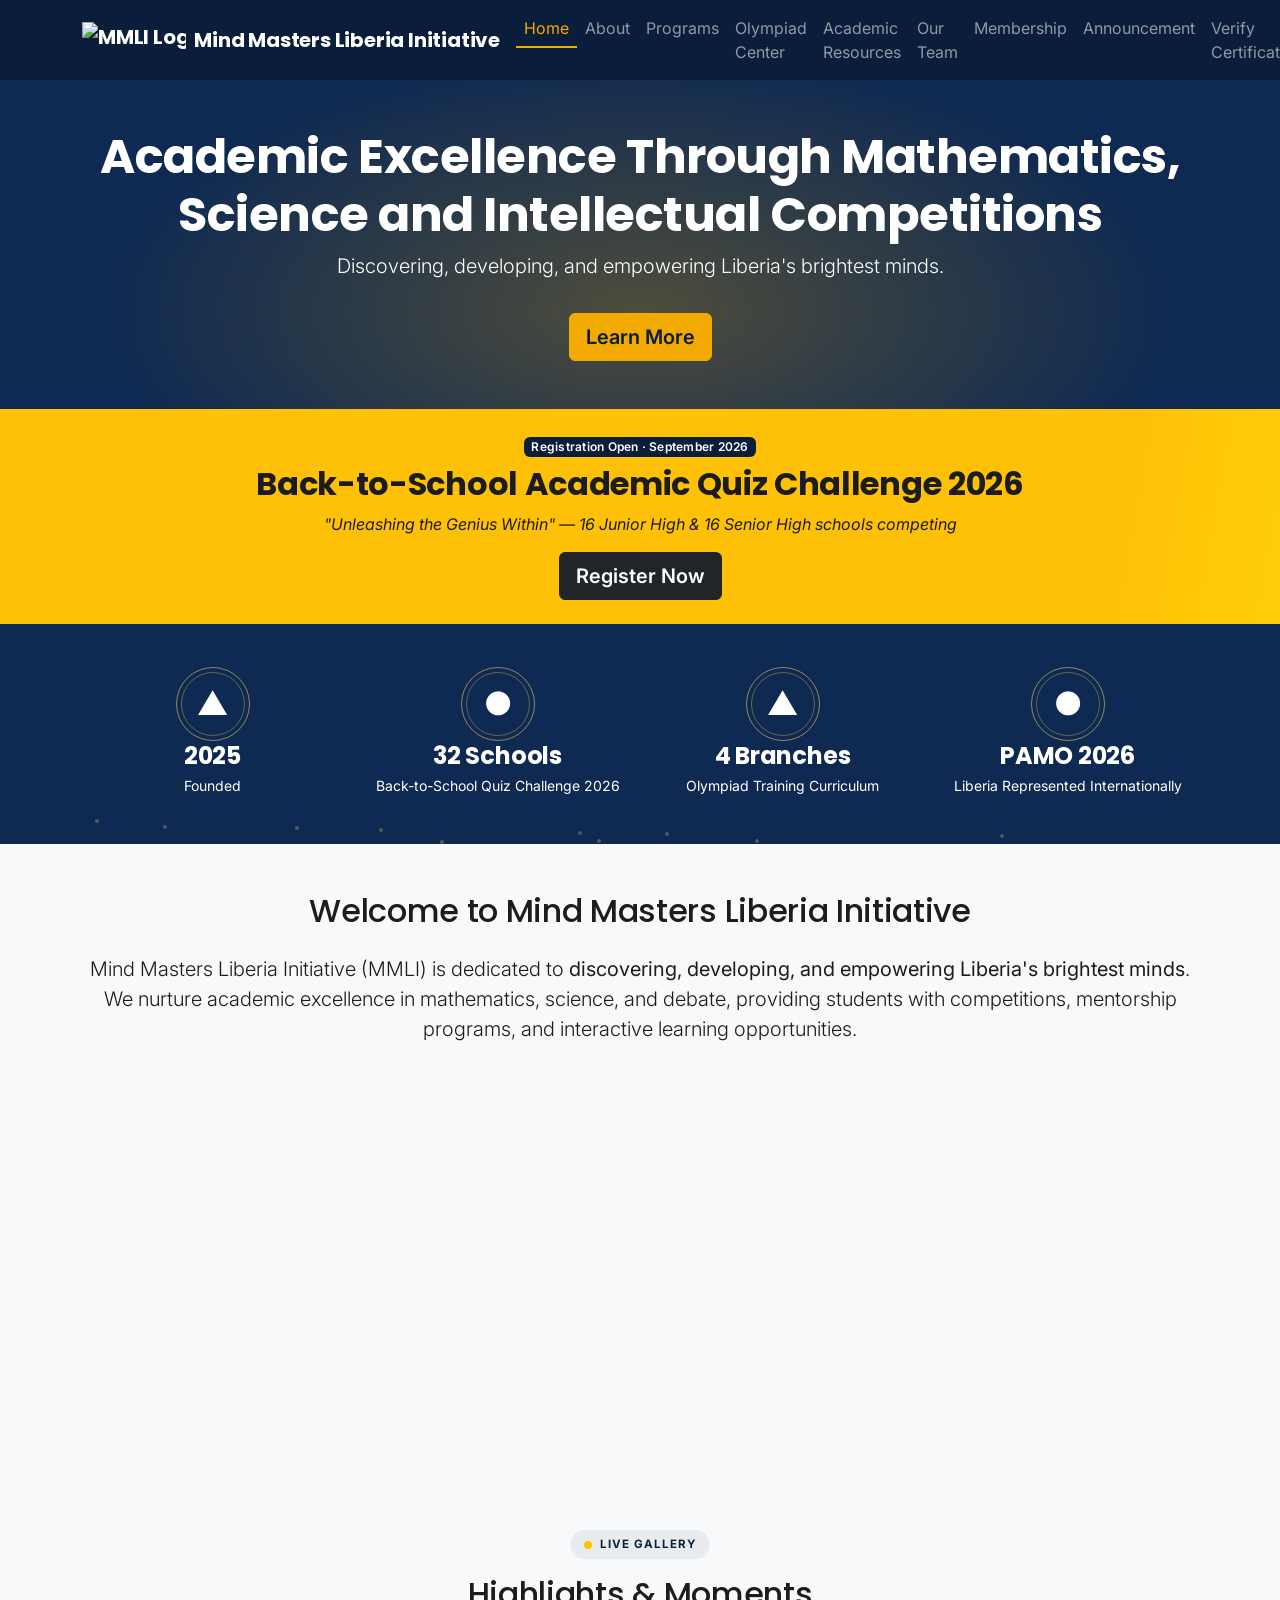
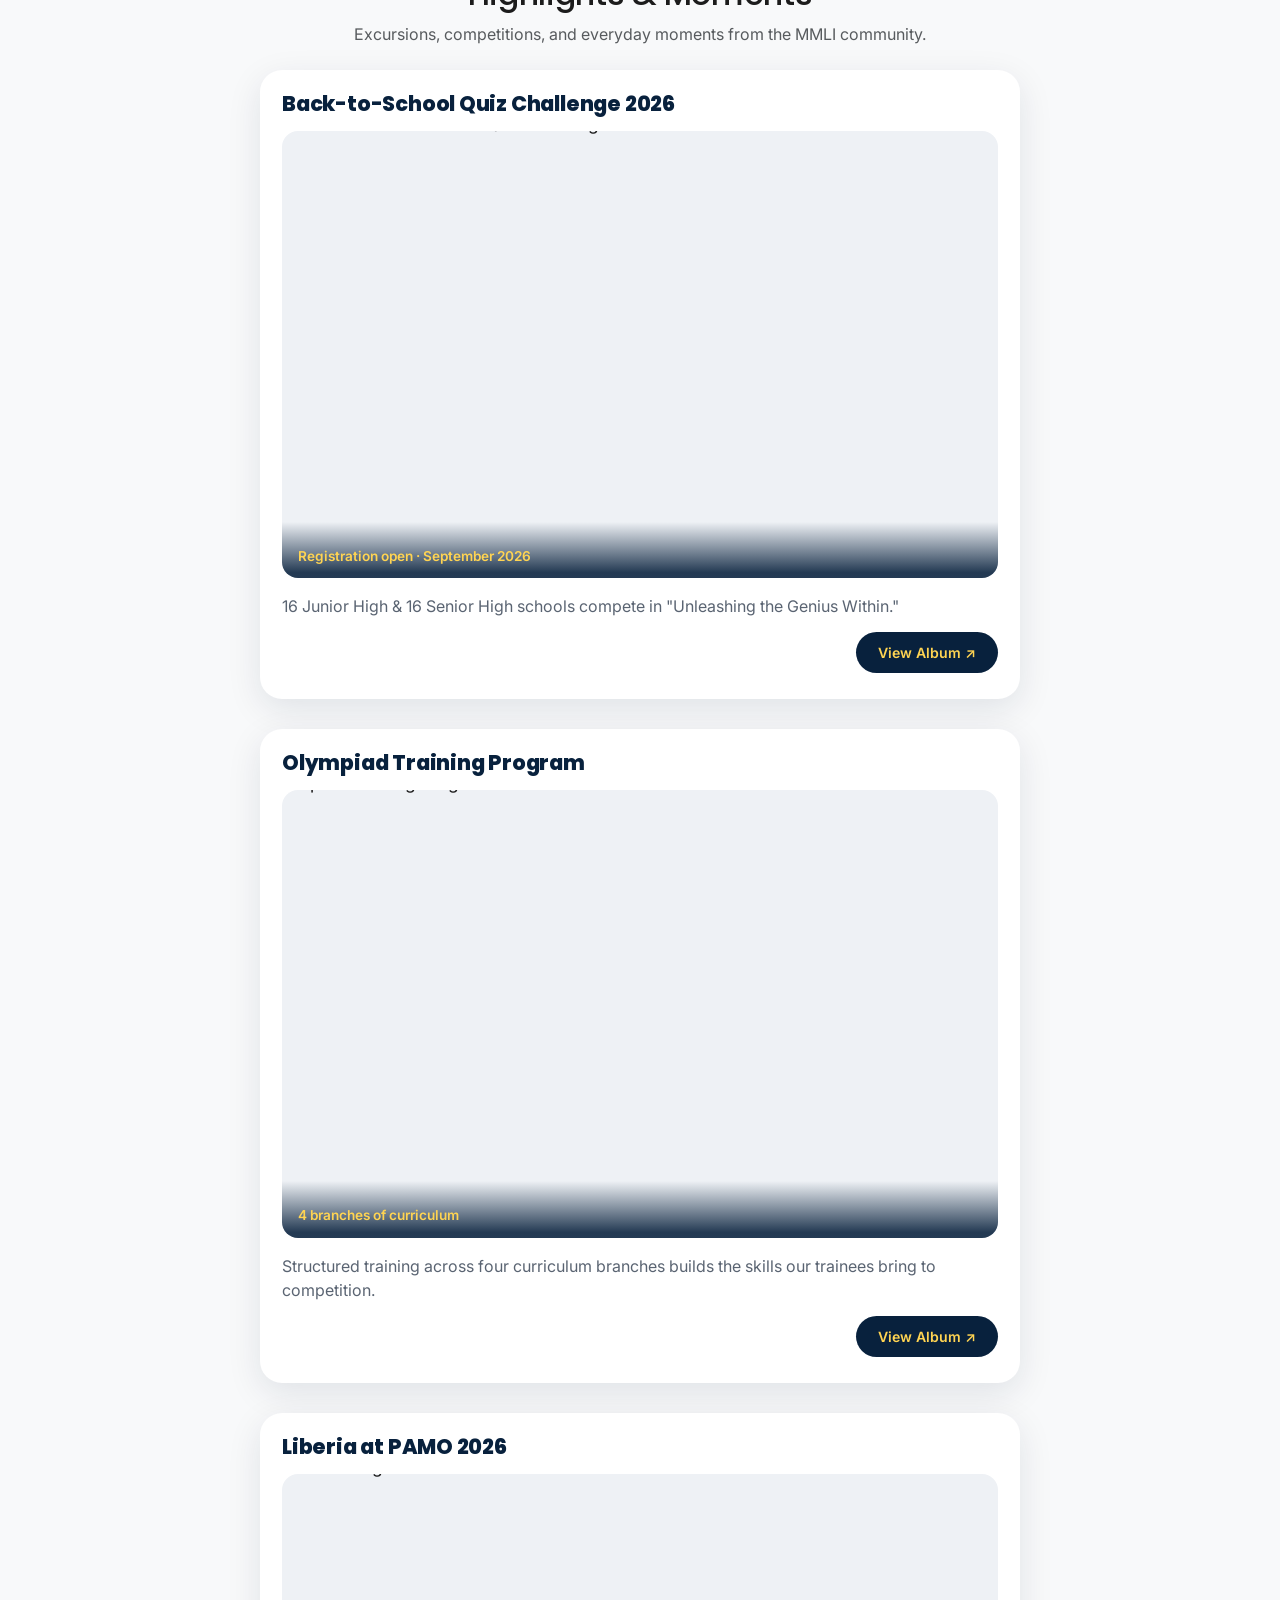
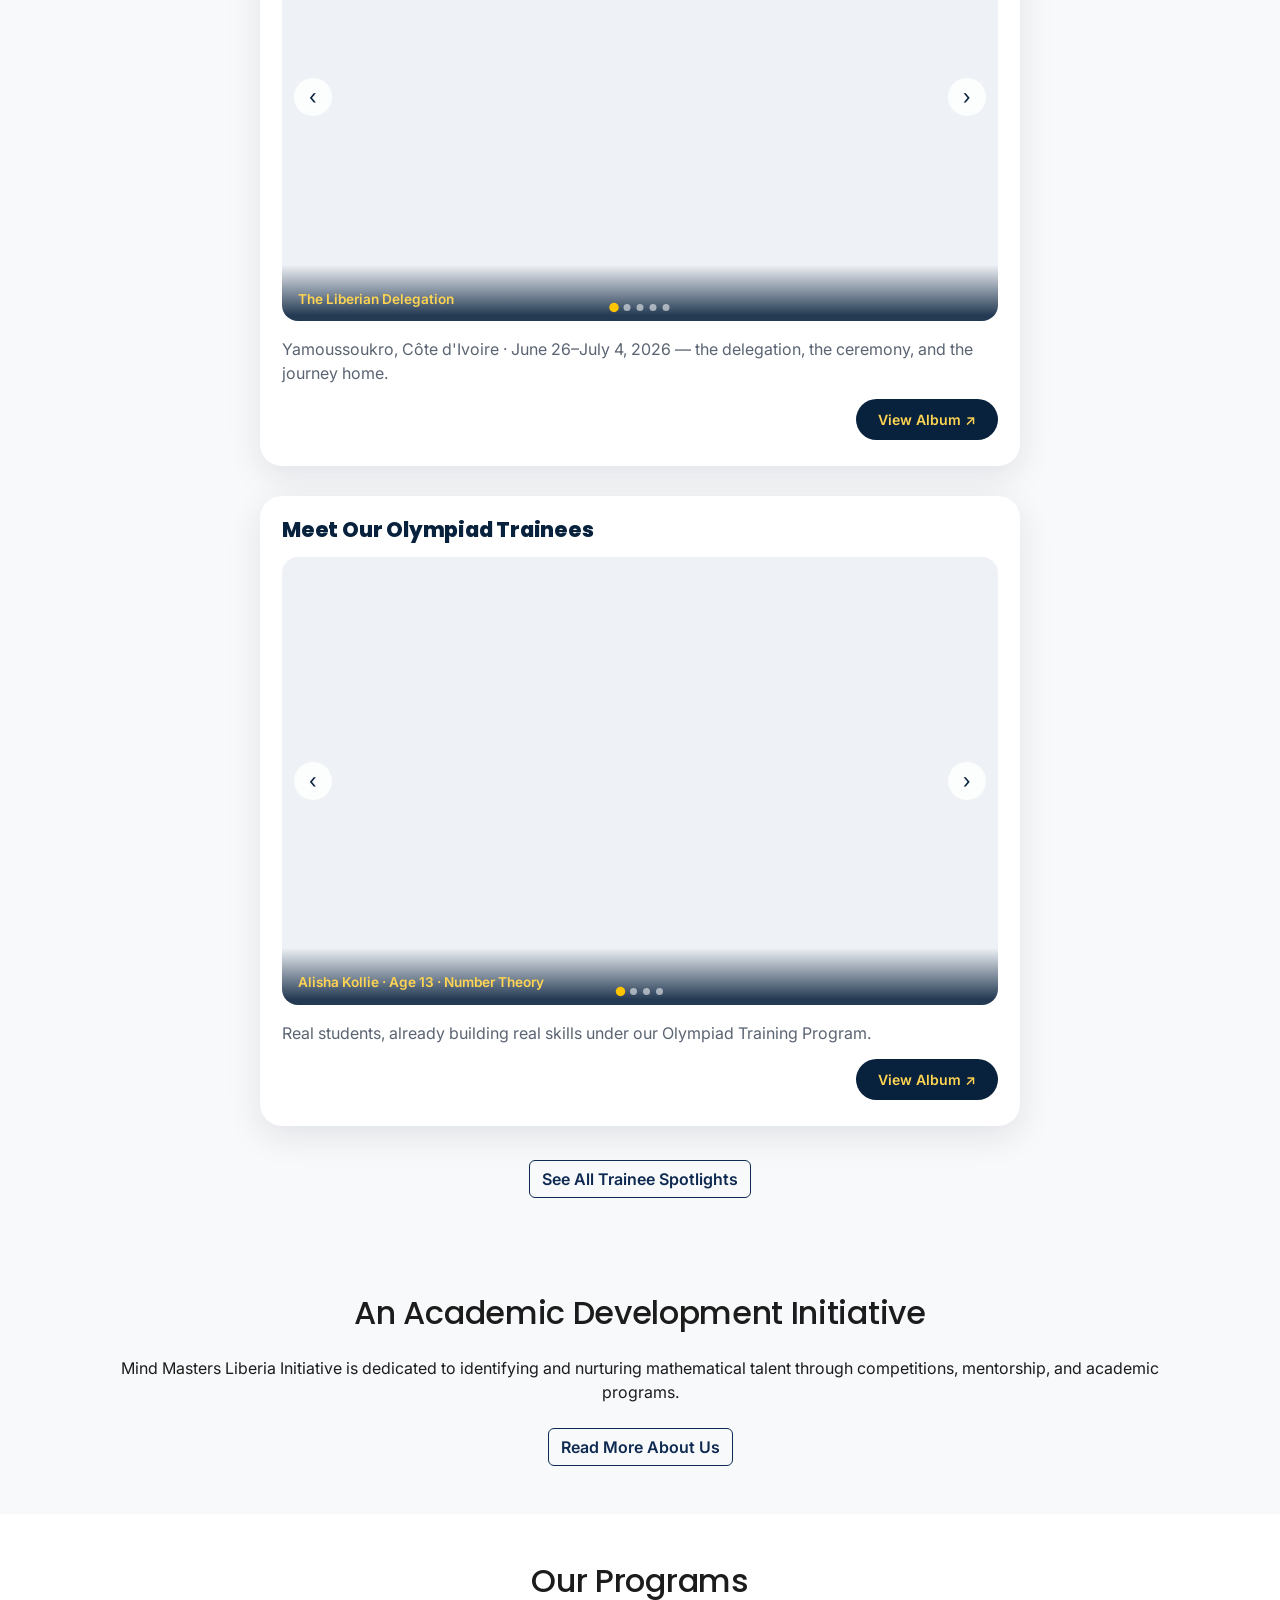
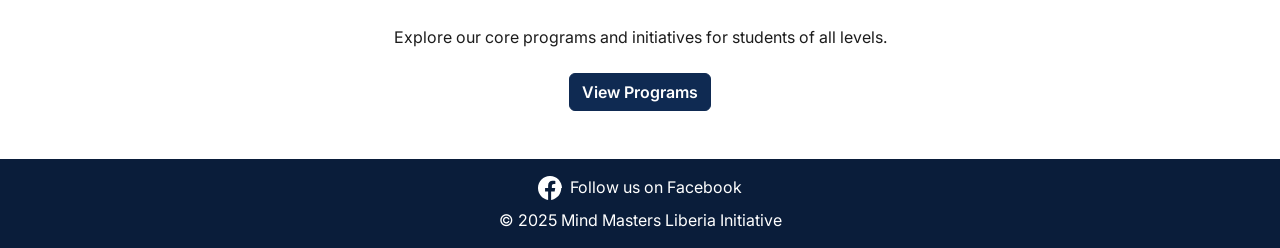
==== commit c48c1e86: "Add files via upload" ====
--- a/index.html
+++ b/index.html
@@ -606,7 +606,7 @@
     ).join(' ');
   });
 
-  // ===== Stats: animated count-up when scrolled into view =====
+  // ===== Stats: animated count-up + cascading ring/icon entrance =====
   const statEls = document.querySelectorAll('.stat-number[data-count-to]');
   function animateCount(el) {
     const target = parseInt(el.dataset.countTo, 10);
@@ -636,6 +636,22 @@
     statEls.forEach(el => statObserver.observe(el));
   }
 
+  const statRings = document.querySelectorAll('.stat-ring');
+  if (statRings.length) {
+    statRings.forEach((ring, i) => {
+      ring.style.animationDelay = (i * 0.14) + 's';
+    });
+    const ringObserver = new IntersectionObserver((entries) => {
+      entries.forEach(entry => {
+        if (entry.isIntersecting) {
+          entry.target.classList.add('cascade-in');
+          ringObserver.unobserve(entry.target);
+        }
+      });
+    }, { threshold: 0.3 });
+    statRings.forEach(ring => ringObserver.observe(ring));
+  }
+
   // ===== Stats: ambient drifting particle field =====
   const orbitField = document.querySelector('.stats-orbit .orbit-field');
   if (orbitField) {
@@ -651,22 +667,23 @@
     }
   }
 
-  // ===== Welcome cards: staggered scroll reveal =====
+  // ===== Welcome cards: cascading "drop into place" entrance =====
   const welcomeCards = document.querySelectorAll('#welcomeCards .welcome-card');
   if (welcomeCards.length) {
     welcomeCards.forEach((card, i) => {
-      card.style.transitionDelay = (i * 0.1) + 's';
+      card.style.animationDelay = (i * 0.14) + 's';
     });
     const welcomeObserver = new IntersectionObserver((entries) => {
       entries.forEach(entry => {
         if (entry.isIntersecting) {
-          entry.target.classList.add('in-view');
+          entry.target.classList.add('cascade-in');
           welcomeObserver.unobserve(entry.target);
         }
       });
     }, { threshold: 0.15 });
     welcomeCards.forEach(card => welcomeObserver.observe(card));
   }
+
 
   // Floating Confirmed Schools badge — entrance animation
   const fab = document.getElementById('mmli-fab');
--- a/style.css
+++ b/style.css
@@ -437,8 +437,8 @@
   padding: 30px 24px 26px;
   height: 100%;
   background: #fff;
-  border: 1px solid rgba(15, 42, 82, 0.07);
-  box-shadow: 0 8px 24px rgba(15, 42, 82, 0.06);
+  border: 1px solid rgba(15, 42, 82, 0.08);
+  box-shadow: 0 10px 30px rgba(15, 42, 82, 0.10), 0 2px 8px rgba(15, 42, 82, 0.06);
   overflow: hidden;
   isolation: isolate;
 }
@@ -478,8 +478,8 @@
 
 .welcome-card:hover {
   transform: translateY(-10px) scale(1.015);
-  box-shadow: 0 20px 40px rgba(15, 42, 82, 0.16);
-  border-color: rgba(242, 169, 0, 0.35);
+  box-shadow: 0 26px 50px rgba(15, 42, 82, 0.20), 0 6px 16px rgba(15, 42, 82, 0.10);
+  border-color: rgba(242, 169, 0, 0.4);
 }
 
 .welcome-card h5 {
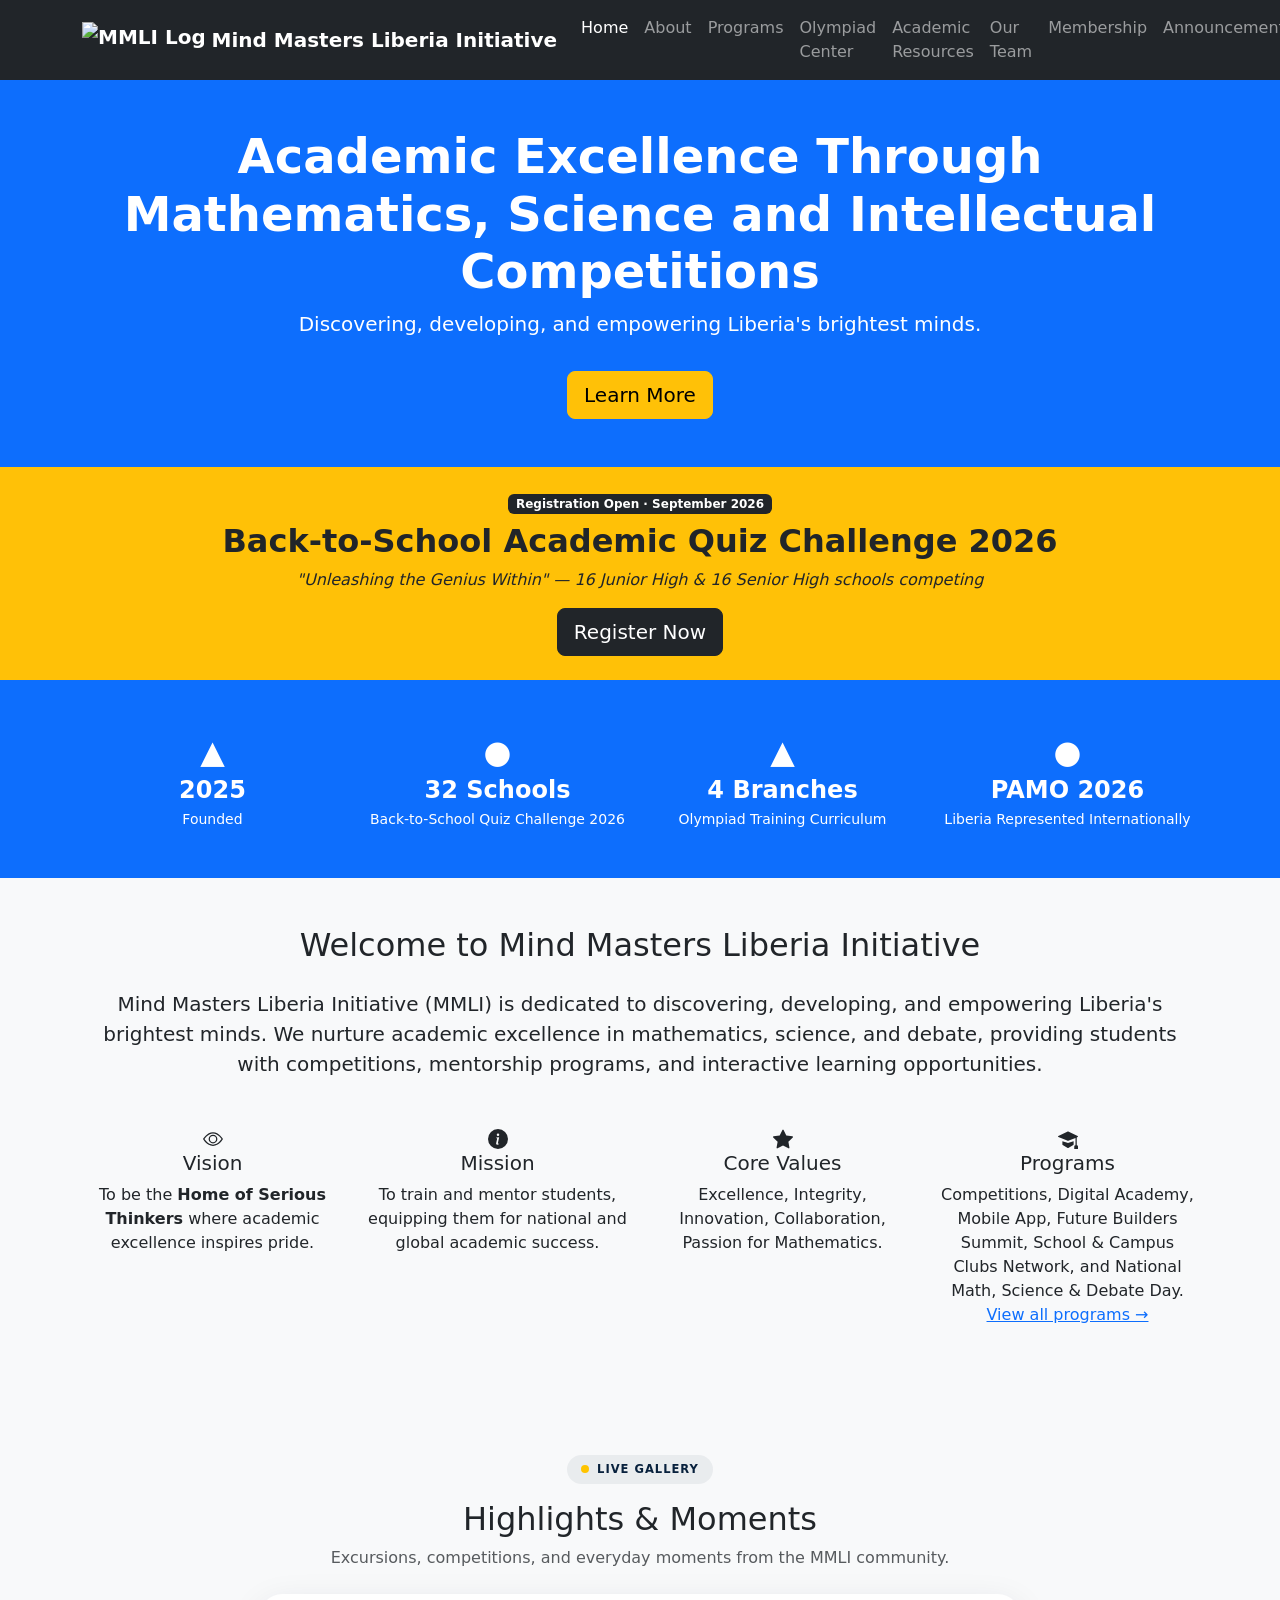
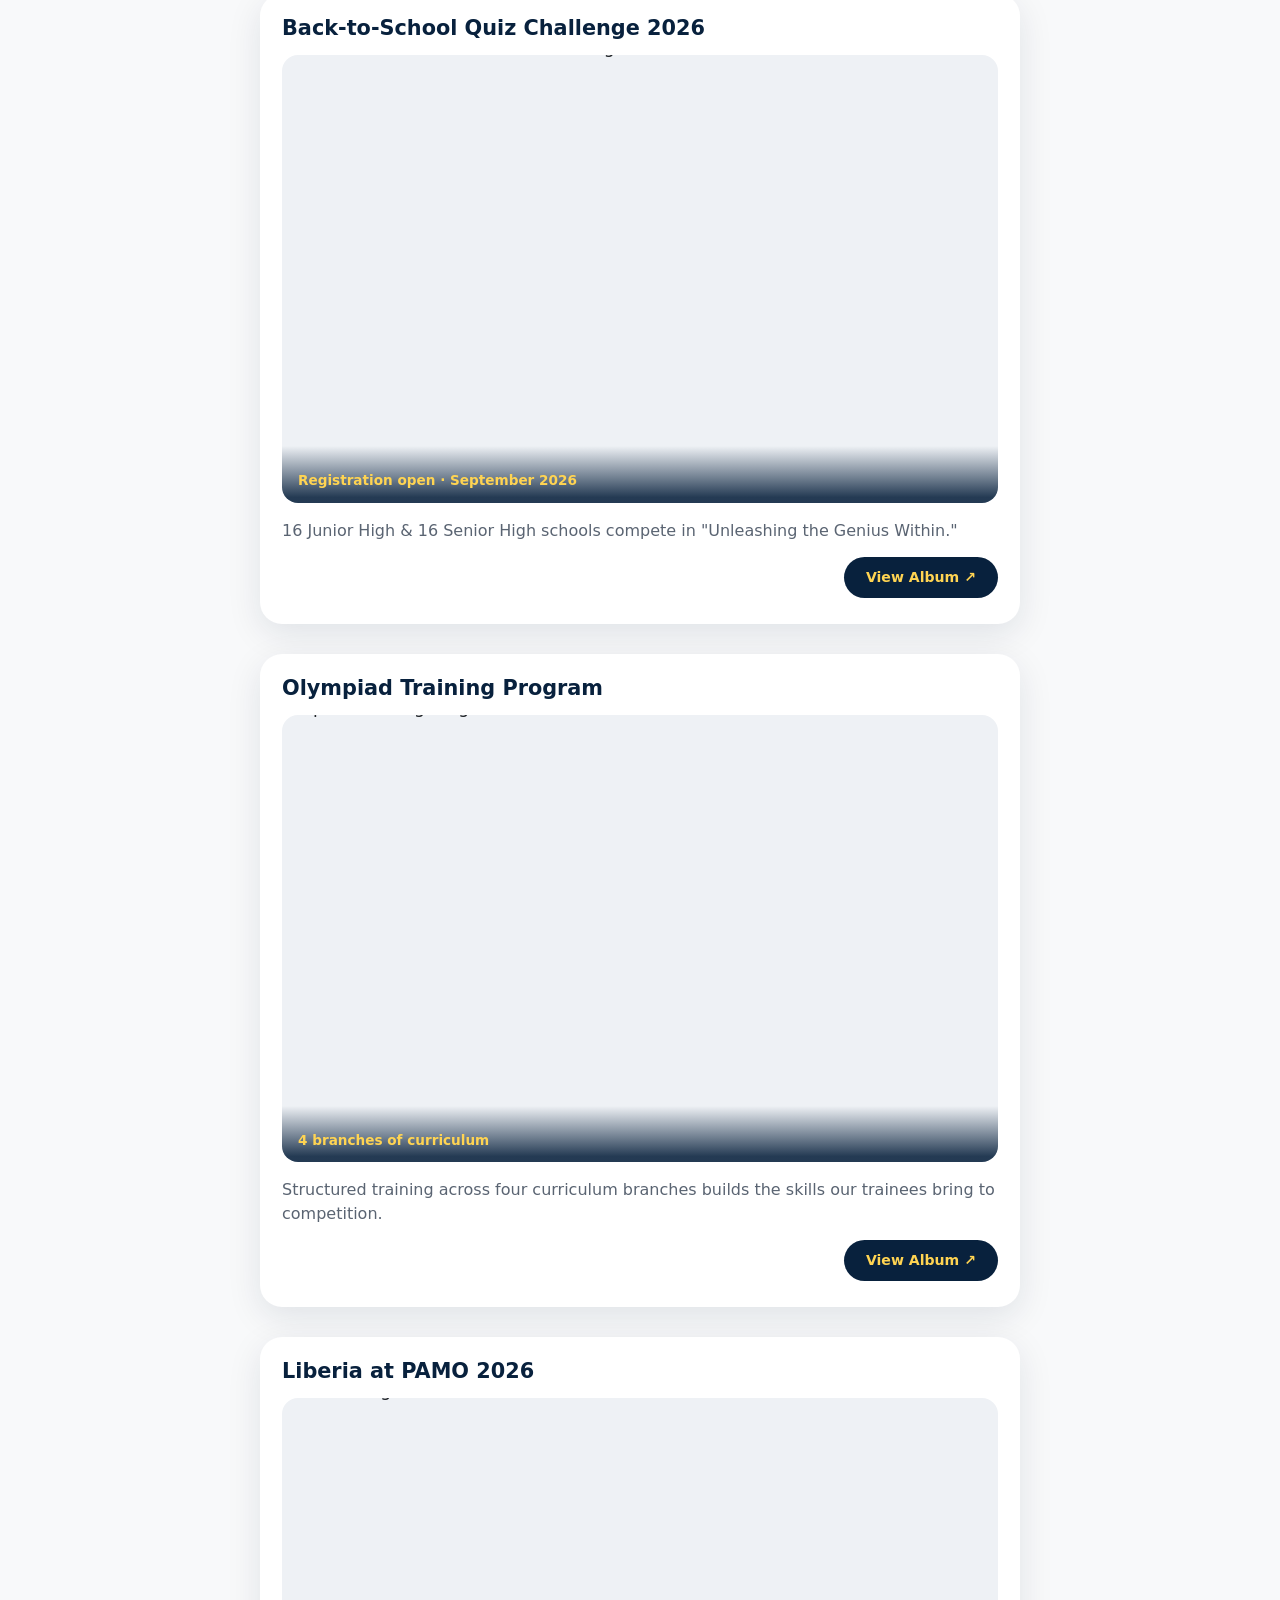
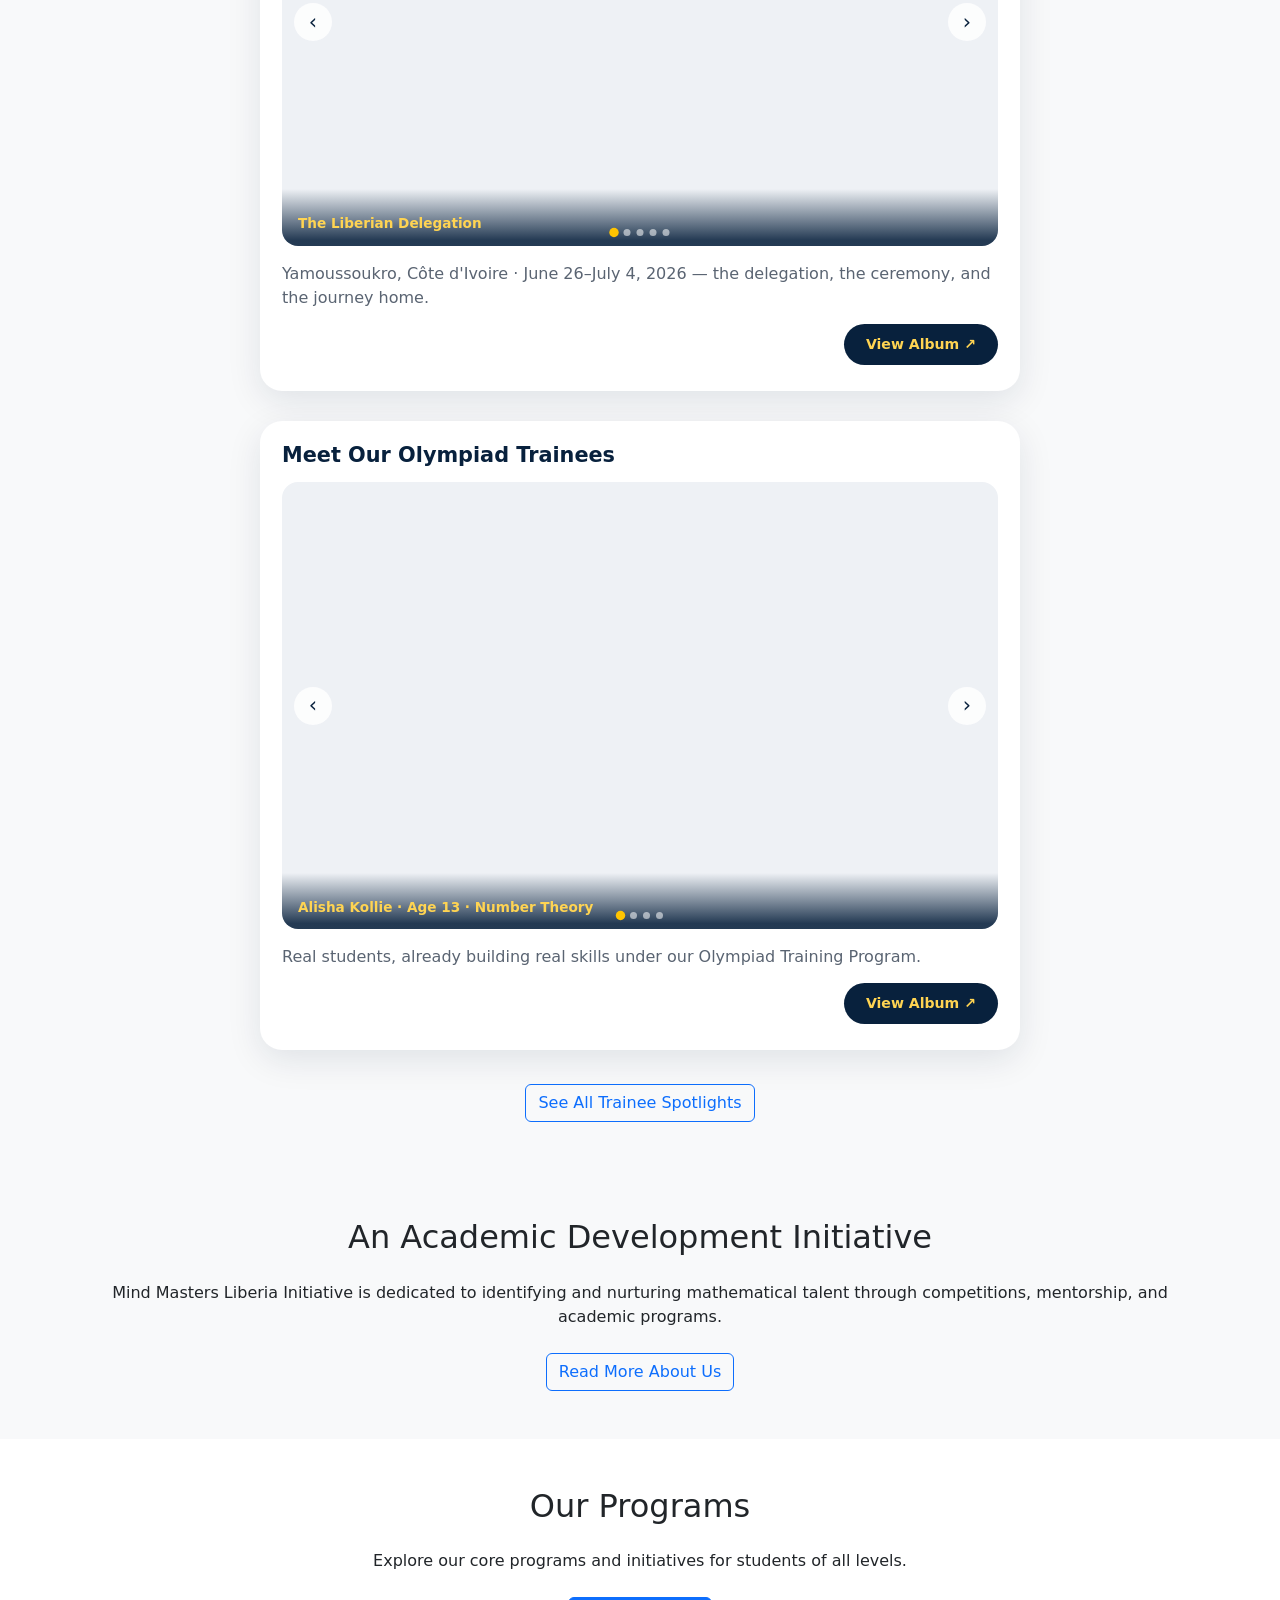
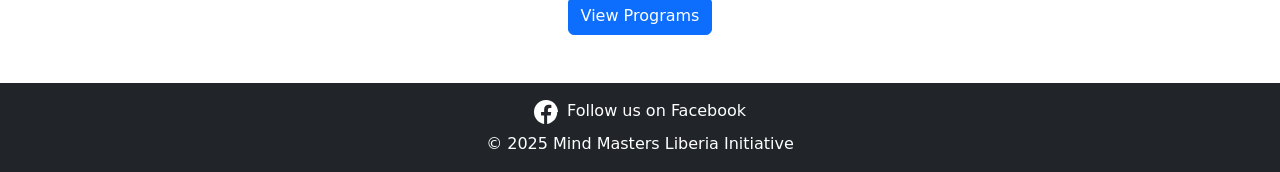
==== commit 7ade5f2f: "Add files via upload" ====
--- a/index.html
+++ b/index.html
@@ -1,11 +1,12 @@
 <!DOCTYPE html>
-<html lang="en">
+<html lang="en" class="no-js">
 <head>
   <meta charset="UTF-8">
   <meta name="viewport" content="width=device-width, initial-scale=1.0">
   <title>Mind Masters Liberia Initiative</title>
   <link href="https://cdn.jsdelivr.net/npm/bootstrap@5.3.2/dist/css/bootstrap.min.css" rel="stylesheet">
   <link rel="stylesheet" href="style.css">
+  <script>document.documentElement.classList.remove('no-js');</script>
   <style>
     /* ===== Floating Confirmed Schools badge (zero layout footprint) ===== */
     #mmli-fab {
@@ -576,55 +577,67 @@
 
 <script src="https://cdn.jsdelivr.net/npm/bootstrap@5.3.2/dist/js/bootstrap.bundle.min.js"></script>
 <script>
-  // Navbar shadow on scroll
-  const navbar = document.querySelector('.navbar');
-  window.addEventListener('scroll', () => {
-    if (window.scrollY > 20) {
-      navbar.classList.add('scrolled');
-    } else {
-      navbar.classList.remove('scrolled');
-    }
+(function () {
+  // Small helper: run a feature in isolation so one failure can never
+  // block the features declared after it.
+  function safe(fn) {
+    try { fn(); } catch (err) { console.error('MMLI script error:', err); }
+  }
+
+  safe(function () {
+    // Navbar shadow on scroll
+    const navbar = document.querySelector('.navbar');
+    if (!navbar) return;
+    window.addEventListener('scroll', () => {
+      navbar.classList.toggle('scrolled', window.scrollY > 20);
+    });
   });
 
-  // Scroll-reveal for sections
-  const revealEls = document.querySelectorAll('.reveal');
-  const observer = new IntersectionObserver((entries) => {
-    entries.forEach(entry => {
-      if (entry.isIntersecting) {
-        entry.target.classList.add('is-visible');
-        observer.unobserve(entry.target);
+  safe(function () {
+    // Scroll-reveal for sections
+    const revealEls = document.querySelectorAll('.reveal');
+    if (!revealEls.length) return;
+    const observer = new IntersectionObserver((entries) => {
+      entries.forEach(entry => {
+        if (entry.isIntersecting) {
+          entry.target.classList.add('is-visible');
+          observer.unobserve(entry.target);
+        }
+      });
+    }, { threshold: 0.01, rootMargin: '0px 0px -10px 0px' });
+    revealEls.forEach(el => observer.observe(el));
+  });
+
+  safe(function () {
+    // Hero: split headline into words for staggered reveal
+    document.querySelectorAll('[data-split-text]').forEach(el => {
+      const words = el.textContent.trim().split(/\s+/);
+      el.innerHTML = words.map((w, i) =>
+        `<span class="word" style="animation-delay:${0.05 + i * 0.045}s">${w}</span>`
+      ).join(' ');
+    });
+  });
+
+  safe(function () {
+    // Stats: animated count-up when scrolled into view
+    const statEls = document.querySelectorAll('.stat-number[data-count-to]');
+    if (!statEls.length) return;
+    function animateCount(el) {
+      const target = parseInt(el.dataset.countTo, 10);
+      const suffix = el.dataset.countSuffix || '';
+      const isYear = el.dataset.countFormat === 'year';
+      const duration = 1200;
+      const start = performance.now();
+      function tick(now) {
+        const progress = Math.min((now - start) / duration, 1);
+        const eased = 1 - Math.pow(1 - progress, 3);
+        const value = Math.round(target * eased);
+        el.textContent = isYear ? value : value + suffix;
+        if (progress < 1) requestAnimationFrame(tick);
+        else el.textContent = isYear ? target : target + suffix;
       }
-    });
-  }, { threshold: 0.01, rootMargin: '0px 0px -10px 0px' });
-  revealEls.forEach(el => observer.observe(el));
-
-  // ===== Hero: split headline into words for staggered reveal =====
-  document.querySelectorAll('[data-split-text]').forEach(el => {
-    const words = el.textContent.trim().split(/\s+/);
-    el.innerHTML = words.map((w, i) =>
-      `<span class="word" style="animation-delay:${0.05 + i * 0.045}s">${w}</span>`
-    ).join(' ');
-  });
-
-  // ===== Stats: animated count-up + cascading ring/icon entrance =====
-  const statEls = document.querySelectorAll('.stat-number[data-count-to]');
-  function animateCount(el) {
-    const target = parseInt(el.dataset.countTo, 10);
-    const suffix = el.dataset.countSuffix || '';
-    const isYear = el.dataset.countFormat === 'year';
-    const duration = 1200;
-    const start = performance.now();
-    function tick(now) {
-      const progress = Math.min((now - start) / duration, 1);
-      const eased = 1 - Math.pow(1 - progress, 3);
-      const value = Math.round(target * eased);
-      el.textContent = isYear ? value : value + suffix;
-      if (progress < 1) requestAnimationFrame(tick);
-      else el.textContent = isYear ? target : target + suffix;
-    }
-    requestAnimationFrame(tick);
-  }
-  if (statEls.length) {
+      requestAnimationFrame(tick);
+    }
     const statObserver = new IntersectionObserver((entries) => {
       entries.forEach(entry => {
         if (entry.isIntersecting) {
@@ -634,13 +647,13 @@
       });
     }, { threshold: 0.4 });
     statEls.forEach(el => statObserver.observe(el));
-  }
-
-  const statRings = document.querySelectorAll('.stat-ring');
-  if (statRings.length) {
-    statRings.forEach((ring, i) => {
-      ring.style.animationDelay = (i * 0.14) + 's';
-    });
+  });
+
+  safe(function () {
+    // Stats: cascading ring/icon entrance
+    const statRings = document.querySelectorAll('.stat-ring');
+    if (!statRings.length) return;
+    statRings.forEach((ring, i) => { ring.style.animationDelay = (i * 0.14) + 's'; });
     const ringObserver = new IntersectionObserver((entries) => {
       entries.forEach(entry => {
         if (entry.isIntersecting) {
@@ -650,11 +663,12 @@
       });
     }, { threshold: 0.3 });
     statRings.forEach(ring => ringObserver.observe(ring));
-  }
-
-  // ===== Stats: ambient drifting particle field =====
-  const orbitField = document.querySelector('.stats-orbit .orbit-field');
-  if (orbitField) {
+  });
+
+  safe(function () {
+    // Stats: ambient drifting particle field
+    const orbitField = document.querySelector('.stats-orbit .orbit-field');
+    if (!orbitField) return;
     const count = window.innerWidth < 576 ? 10 : 20;
     for (let i = 0; i < count; i++) {
       const dot = document.createElement('span');
@@ -665,14 +679,13 @@
       dot.style.animationDelay = (Math.random() * 5) + 's';
       orbitField.appendChild(dot);
     }
-  }
-
-  // ===== Welcome cards: cascading "drop into place" entrance =====
-  const welcomeCards = document.querySelectorAll('#welcomeCards .welcome-card');
-  if (welcomeCards.length) {
-    welcomeCards.forEach((card, i) => {
-      card.style.animationDelay = (i * 0.14) + 's';
-    });
+  });
+
+  safe(function () {
+    // Welcome cards: cascading "drop into place" entrance
+    const welcomeCards = document.querySelectorAll('#welcomeCards .welcome-card');
+    if (!welcomeCards.length) return;
+    welcomeCards.forEach((card, i) => { card.style.animationDelay = (i * 0.14) + 's'; });
     const welcomeObserver = new IntersectionObserver((entries) => {
       entries.forEach(entry => {
         if (entry.isIntersecting) {
@@ -682,20 +695,21 @@
       });
     }, { threshold: 0.15 });
     welcomeCards.forEach(card => welcomeObserver.observe(card));
-  }
-
-
-  // Floating Confirmed Schools badge — entrance animation
-  const fab = document.getElementById('mmli-fab');
-  if (fab) {
+  });
+
+  safe(function () {
+    // Floating Confirmed Schools badge — entrance animation
+    const fab = document.getElementById('mmli-fab');
+    if (!fab) return;
     requestAnimationFrame(() => setTimeout(() => fab.classList.add('mmli-in'), 400));
-  }
-
-  // ===== Gallery: album carousels =====
-  const albumsWrap = document.getElementById('galleryAlbums');
-  const allSlideImgs = albumsWrap ? Array.from(albumsWrap.querySelectorAll('.album-slide img')) : [];
-
-  if (albumsWrap) {
+  });
+
+  safe(function () {
+    // Gallery: album carousels
+    const albumsWrap = document.getElementById('galleryAlbums');
+    if (!albumsWrap) return;
+    const allSlideImgs = Array.from(albumsWrap.querySelectorAll('.album-slide img'));
+
     // Entrance animation per card
     const cards = Array.from(albumsWrap.querySelectorAll('.album-card'));
     const cardObserver = new IntersectionObserver((entries) => {
@@ -755,7 +769,7 @@
       }
     });
 
-    // ===== Lightbox (reads every slide image across all albums) =====
+    // Lightbox (reads every slide image across all albums)
     const lightbox = document.getElementById('mmliLightbox');
     const lbImg = document.getElementById('lbImg');
     const lbCaption = document.getElementById('lbCaption');
@@ -794,7 +808,22 @@
       if (e.key === 'ArrowLeft') openLightbox(currentIndex - 1);
       if (e.key === 'ArrowRight') openLightbox(currentIndex + 1);
     });
-  }
+  });
+
+  // ---- Failsafe: guarantee visibility no matter what ----
+  // If anything above throws, gets blocked, or an observer never fires
+  // (ad blockers, odd embeds, very old browsers), force every
+  // cascade/reveal element visible after a short delay so content is
+  // never permanently stuck at opacity:0.
+  setTimeout(function () {
+    document.querySelectorAll('.welcome-card, .stat-ring, .cascade-item').forEach(el => {
+      el.classList.add('cascade-in');
+    });
+    document.querySelectorAll('.reveal').forEach(el => {
+      el.classList.add('is-visible');
+    });
+  }, 2200);
+})();
 </script>
 
 <!-- FLOATING CONFIRMED SCHOOLS BADGE (fixed position — adds no page height) -->
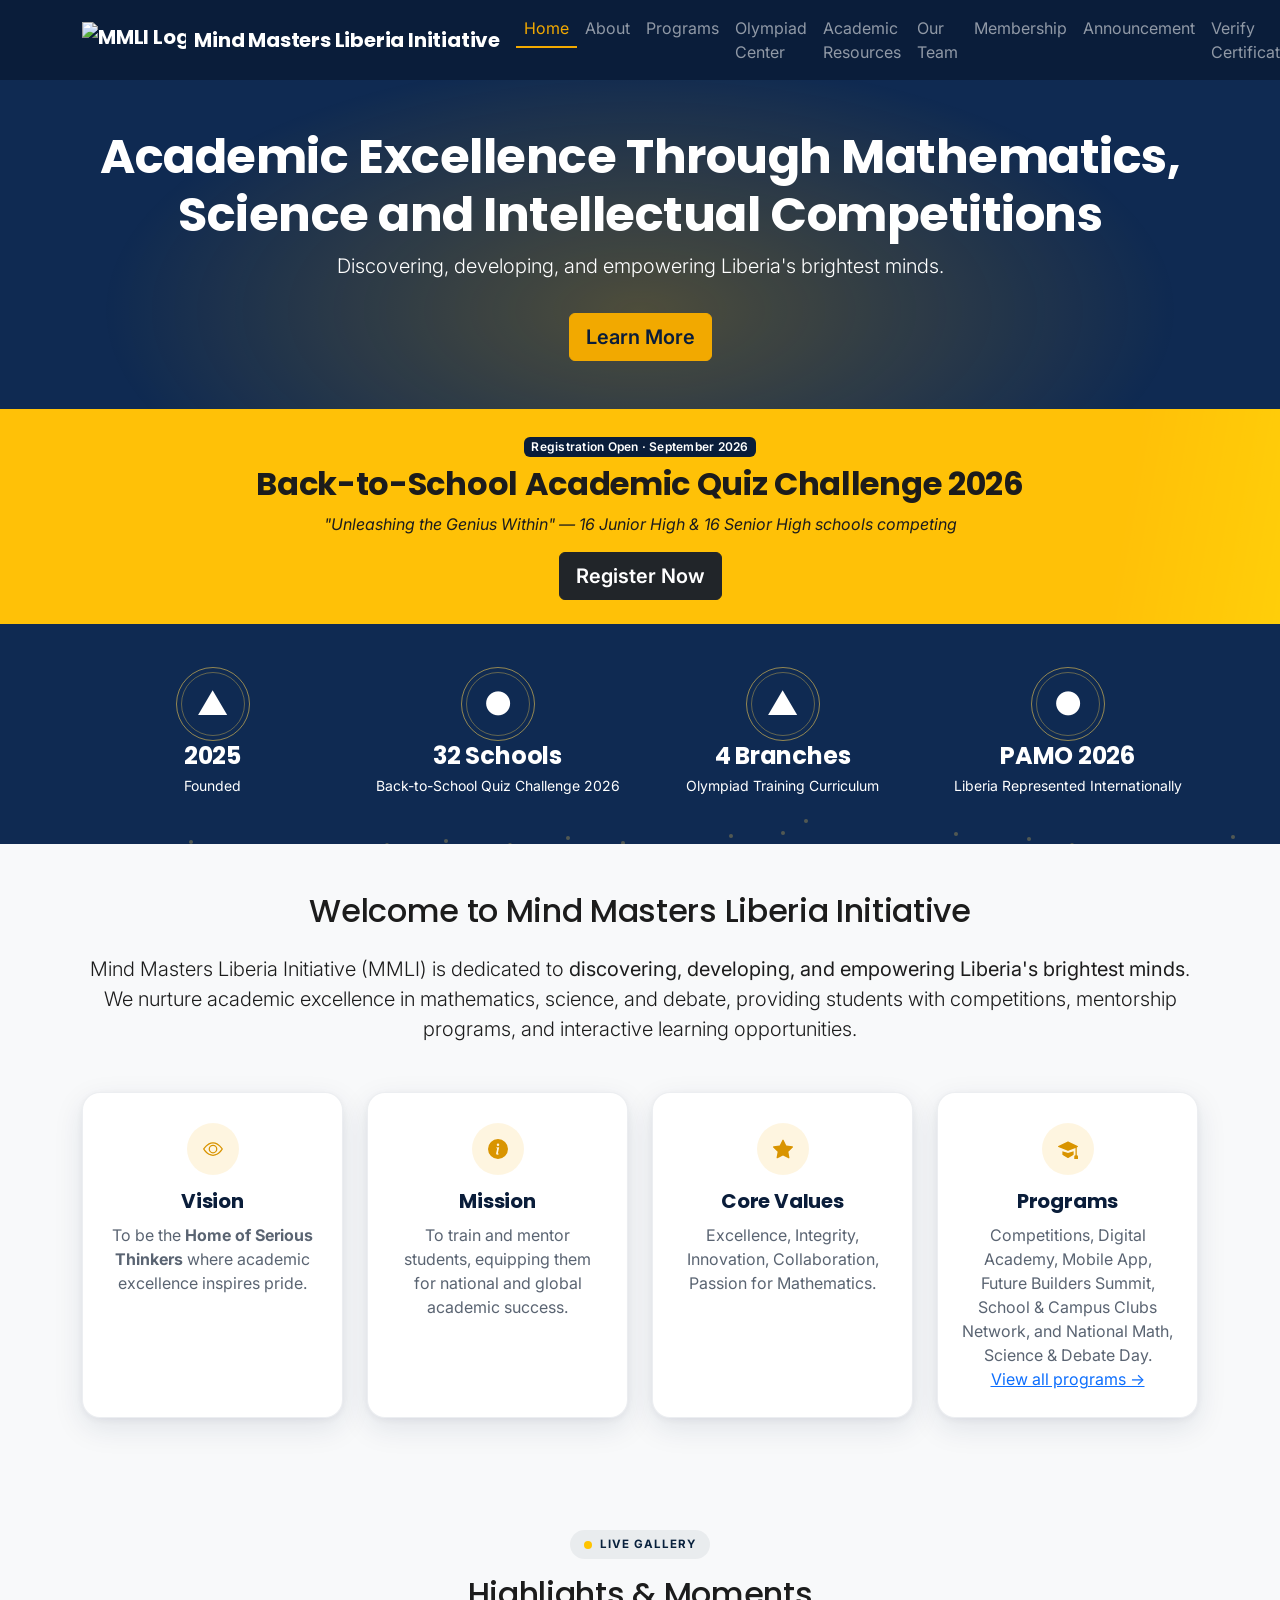
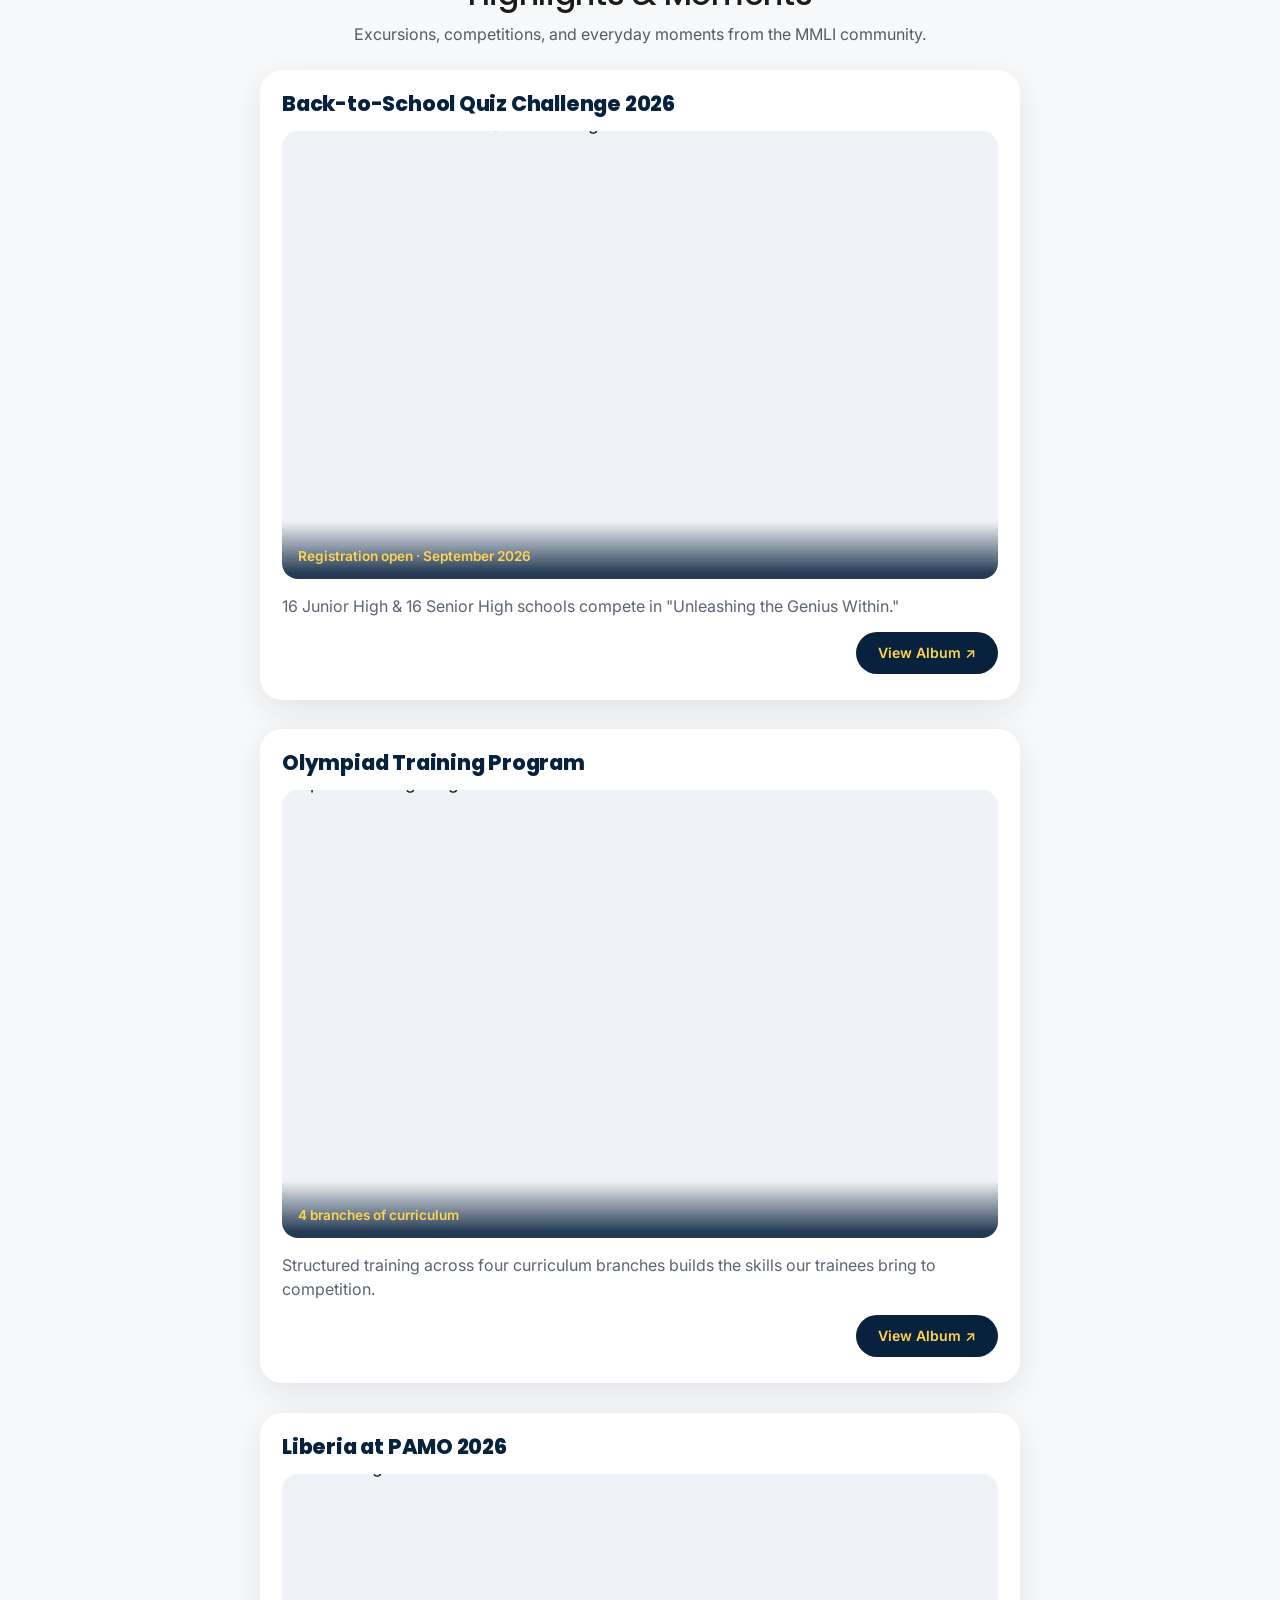
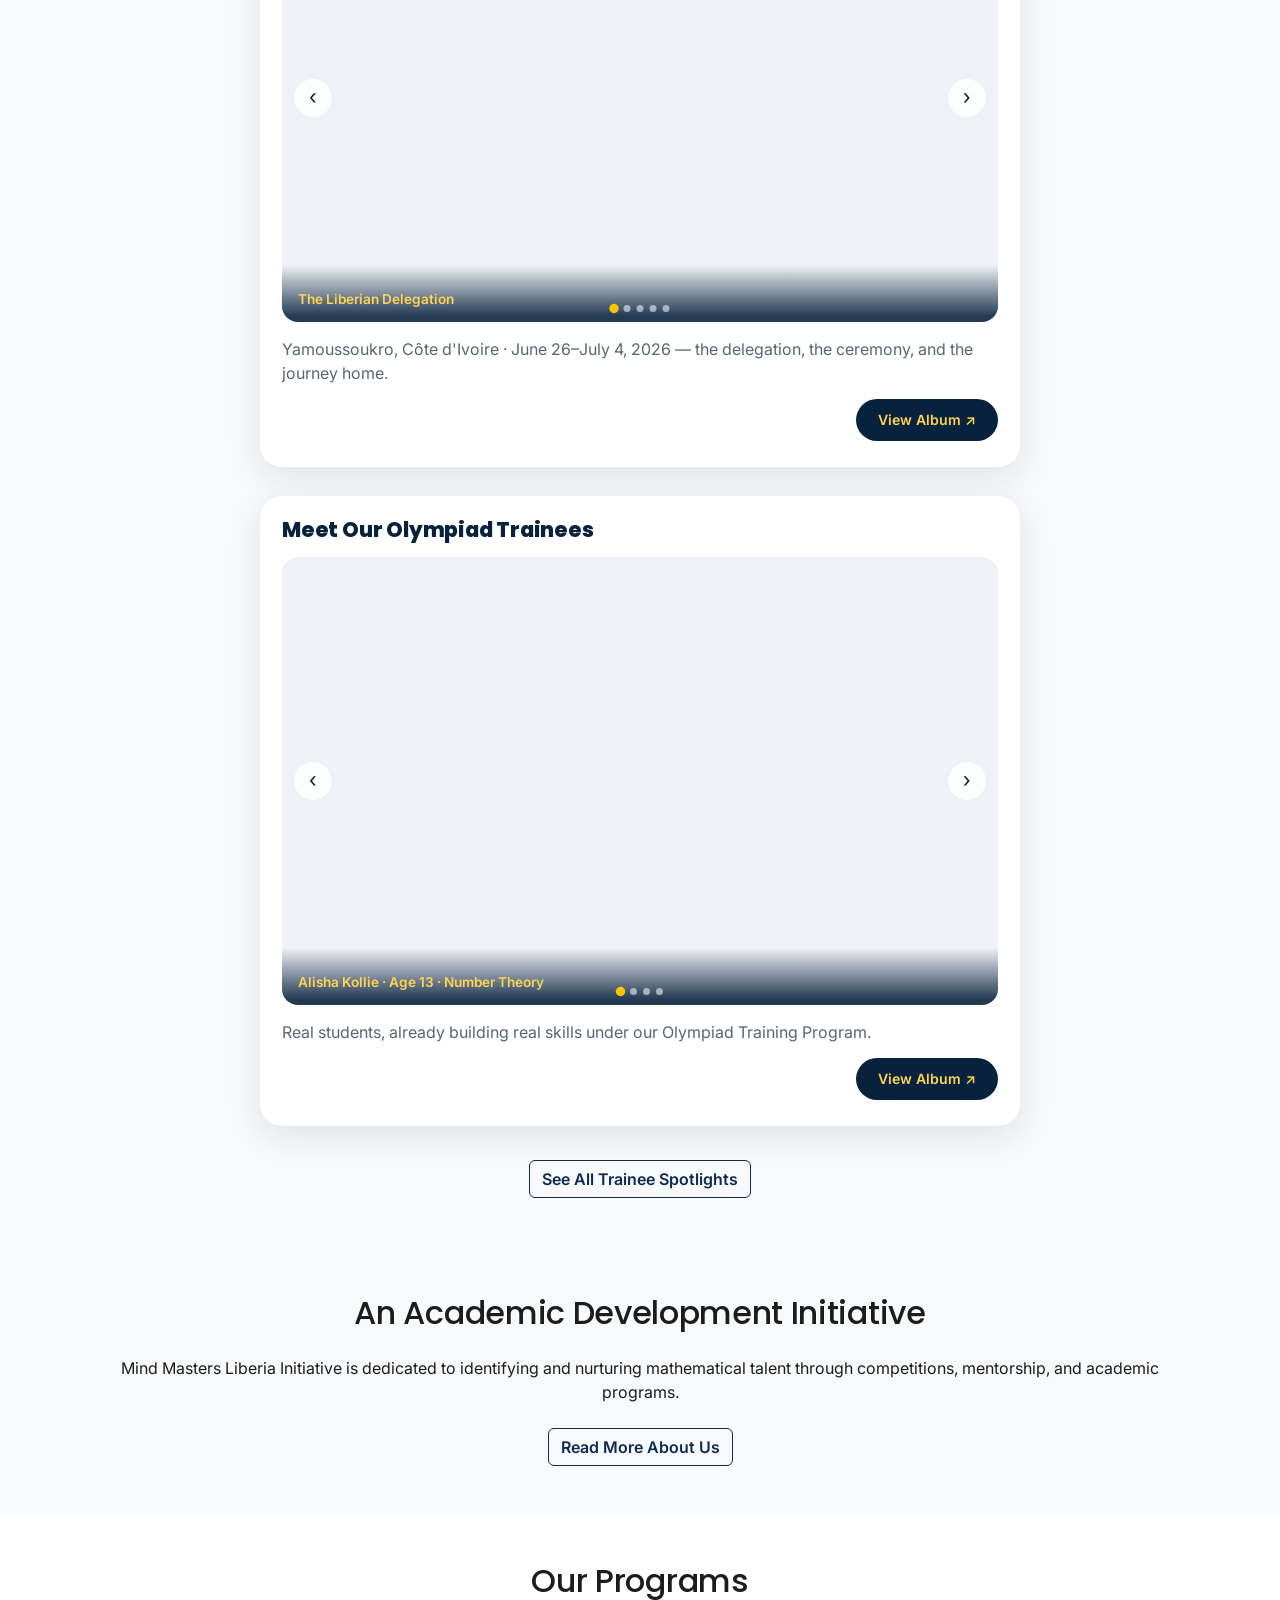
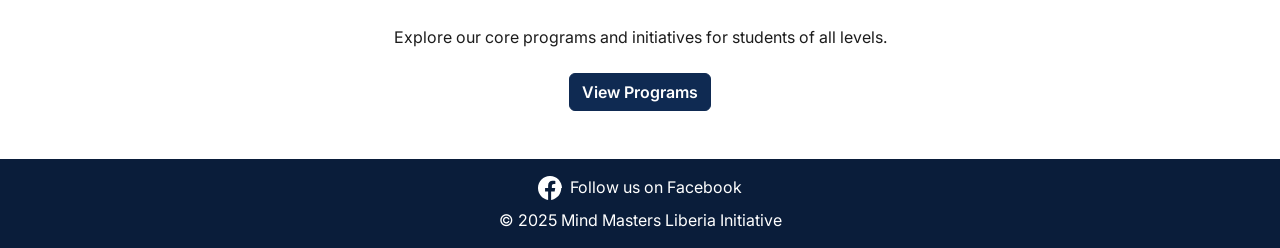
==== commit 91561c18: "Add files via upload" ====
--- a/index.html
+++ b/index.html
@@ -117,6 +117,7 @@
       gap: 30px;
       max-width: 760px;
       margin: 0 auto;
+      perspective: 1600px;
     }
     .album-card {
       background: #fff;
@@ -124,15 +125,28 @@
       padding: 22px 22px 26px;
       box-shadow: 0 10px 34px rgba(8, 33, 61, 0.10);
       opacity: 0;
-      transform: translateY(36px);
-      transition: opacity 0.65s ease, transform 0.65s cubic-bezier(.19,1,.22,1), box-shadow 0.3s ease;
-    }
-    .album-card.in-view { opacity: 1; transform: translateY(0); }
+      transform-style: preserve-3d;
+      transform-origin: 50% 100%;
+      transform: perspective(1600px) rotateX(28deg) translateY(60px) scale(0.93);
+      transition: opacity 0.75s ease, transform 0.85s cubic-bezier(.19,1,.22,1), box-shadow 0.3s ease;
+      will-change: transform;
+    }
+    .album-card.in-view {
+      opacity: 1;
+      transform: perspective(1600px) rotateX(0deg) translateY(0) scale(1);
+    }
     .gallery-albums .album-card:nth-child(1) { transition-delay: 0.05s; }
     .gallery-albums .album-card:nth-child(2) { transition-delay: 0.15s; }
     .gallery-albums .album-card:nth-child(3) { transition-delay: 0.25s; }
     .gallery-albums .album-card:nth-child(4) { transition-delay: 0.35s; }
     .album-card:hover { box-shadow: 0 18px 44px rgba(8, 33, 61, 0.18); }
+    /* Cursor-follow 3D tilt on the photo panel, in-view cards only */
+    .album-card.in-view .album-slider {
+      transform: perspective(1000px) rotateX(var(--tilt-y, 0deg)) rotateY(var(--tilt-x, 0deg)) scale(var(--tilt-s, 1));
+      transition: transform 0.45s cubic-bezier(.22,1,.36,1);
+      will-change: transform;
+    }
+    .album-card.in-view .album-slider.is-tilting { transition: transform 0.08s linear; }
     .album-title {
       font-weight: 800;
       color: #08213D;
@@ -722,6 +736,30 @@
     }, { threshold: 0.15 });
     cards.forEach(c => cardObserver.observe(c));
 
+    // Cursor-follow 3D tilt on each album's photo panel (mirrors the
+    // perspective-tilt mockup animation)
+    const MAX_TILT = 9; // degrees
+    albumsWrap.querySelectorAll('.album-slider').forEach(slider => {
+      slider.addEventListener('pointermove', (e) => {
+        if (e.pointerType === 'touch') return;
+        const rect = slider.getBoundingClientRect();
+        const px = (e.clientX - rect.left) / rect.width;   // 0..1
+        const py = (e.clientY - rect.top) / rect.height;   // 0..1
+        const tiltX = (px - 0.5) * 2 * MAX_TILT;   // left/right -> rotateY
+        const tiltY = (0.5 - py) * 2 * MAX_TILT;   // up/down -> rotateX
+        slider.classList.add('is-tilting');
+        slider.style.setProperty('--tilt-x', tiltX.toFixed(2) + 'deg');
+        slider.style.setProperty('--tilt-y', tiltY.toFixed(2) + 'deg');
+        slider.style.setProperty('--tilt-s', '1.02');
+      });
+      slider.addEventListener('pointerleave', () => {
+        slider.classList.remove('is-tilting');
+        slider.style.setProperty('--tilt-x', '0deg');
+        slider.style.setProperty('--tilt-y', '0deg');
+        slider.style.setProperty('--tilt-s', '1');
+      });
+    });
+
     // Set up each album's own slider
     document.querySelectorAll('.album-slider').forEach(slider => {
       const track = slider.querySelector('.album-track');
--- a/style.css
+++ b/style.css
@@ -0,0 +1,612 @@
+/* ==========================================================================
+   Mind Masters Liberia Initiative — Brand Stylesheet
+   Navy + Gold, drawn from the MMLI logo
+   ========================================================================== */
+
+@import url('https://fonts.googleapis.com/css2?family=Poppins:wght@600;700;800&family=Inter:wght@400;500;600&display=swap');
+
+:root {
+  --mmli-navy: #0f2a52;
+  --mmli-navy-dark: #0a1d3a;
+  --mmli-gold: #f2a900;
+  --mmli-gold-dark: #d99400;
+  --mmli-green: #2f7d4f;
+  --mmli-cream: #f8f7f3;
+  --mmli-text: #1c1c1c;
+}
+
+body {
+  font-family: 'Inter', -apple-system, BlinkMacSystemFont, sans-serif;
+  color: var(--mmli-text);
+  scroll-behavior: smooth;
+}
+
+h1, h2, h3, h4, h5, h6,
+.navbar-brand {
+  font-family: 'Poppins', sans-serif;
+  letter-spacing: -0.01em;
+}
+
+/* ---------- Navbar ---------- */
+.navbar {
+  background-color: var(--mmli-navy-dark) !important;
+  transition: box-shadow 0.3s ease, padding 0.3s ease;
+}
+
+.navbar.scrolled {
+  box-shadow: 0 4px 18px rgba(0, 0, 0, 0.25);
+  padding-top: 0.25rem;
+  padding-bottom: 0.25rem;
+}
+
+.navbar-nav .nav-link {
+  position: relative;
+  transition: color 0.2s ease;
+}
+
+.navbar-nav .nav-link::after {
+  content: "";
+  position: absolute;
+  left: 0;
+  bottom: 0;
+  width: 0;
+  height: 2px;
+  background: var(--mmli-gold);
+  transition: width 0.25s ease;
+}
+
+.navbar-nav .nav-link:hover::after,
+.navbar-nav .nav-link.active::after {
+  width: 100%;
+}
+
+.navbar-nav .nav-link.active {
+  color: var(--mmli-gold) !important;
+}
+
+/* ---------- Buttons ---------- */
+.btn {
+  border-radius: 6px;
+  font-weight: 600;
+  transition: transform 0.2s ease, box-shadow 0.2s ease;
+}
+
+.btn:hover {
+  transform: translateY(-2px);
+  box-shadow: 0 6px 16px rgba(0, 0, 0, 0.18);
+}
+
+.btn-primary {
+  background-color: var(--mmli-navy);
+  border-color: var(--mmli-navy);
+}
+
+.btn-primary:hover {
+  background-color: var(--mmli-navy-dark);
+  border-color: var(--mmli-navy-dark);
+}
+
+.btn-warning {
+  background-color: var(--mmli-gold);
+  border-color: var(--mmli-gold);
+  color: var(--mmli-navy-dark);
+}
+
+.btn-warning:hover {
+  background-color: var(--mmli-gold-dark);
+  border-color: var(--mmli-gold-dark);
+  color: var(--mmli-navy-dark);
+}
+
+.btn-outline-primary {
+  color: var(--mmli-navy);
+  border-color: var(--mmli-navy);
+}
+
+.btn-outline-primary:hover {
+  background-color: var(--mmli-navy);
+  border-color: var(--mmli-navy);
+}
+
+/* ---------- Cards ---------- */
+.card {
+  border-radius: 10px;
+  overflow: hidden;
+  transition: transform 0.3s ease, box-shadow 0.3s ease;
+}
+
+.card:hover {
+  transform: translateY(-6px);
+  box-shadow: 0 14px 28px rgba(15, 42, 82, 0.15) !important;
+}
+
+.card-img-top {
+  transition: transform 0.4s ease;
+}
+
+.card:hover .card-img-top {
+  transform: scale(1.04);
+}
+
+/* ---------- Section backgrounds ---------- */
+.bg-primary {
+  background-color: var(--mmli-navy) !important;
+}
+
+.bg-dark {
+  background-color: var(--mmli-navy-dark) !important;
+}
+
+/* ---------- Scroll-reveal animation ---------- */
+.reveal {
+  opacity: 0;
+  transform: translateY(24px);
+  transition: opacity 0.6s ease, transform 0.6s ease;
+}
+
+.reveal.is-visible {
+  opacity: 1;
+  transform: translateY(0);
+}
+
+/* Stagger children of a revealed row (cards etc.) */
+.reveal .col-md-3.reveal-item,
+.reveal .col-md-4.reveal-item,
+.reveal .col-md-6.reveal-item,
+.reveal .col-6.reveal-item {
+  transition-delay: calc(var(--reveal-index, 0) * 0.08s);
+}
+
+/* ---------- Badges ---------- */
+.badge {
+  font-weight: 600;
+  letter-spacing: 0.02em;
+}
+
+/* Pulsing "New" badge */
+.badge.bg-primary,
+.badge.bg-warning {
+  animation: mmliPulse 2.2s ease-in-out infinite;
+}
+
+@keyframes mmliPulse {
+  0%, 100% { box-shadow: 0 0 0 0 rgba(242, 169, 0, 0.5); }
+  50% { box-shadow: 0 0 0 6px rgba(242, 169, 0, 0); }
+}
+
+/* ---------- Hero entrance animation (plays on page load, no scroll needed) ---------- */
+@keyframes mmliFadeInDown {
+  from { opacity: 0; transform: translateY(-20px); }
+  to   { opacity: 1; transform: translateY(0); }
+}
+
+@keyframes mmliFadeInUp {
+  from { opacity: 0; transform: translateY(20px); }
+  to   { opacity: 1; transform: translateY(0); }
+}
+
+section.bg-primary h1,
+section.bg-dark h1 {
+  animation: mmliFadeInDown 0.7s ease both;
+}
+
+section.bg-primary p.lead,
+section.bg-dark p.lead {
+  animation: mmliFadeInUp 0.7s ease 0.15s both;
+}
+
+section.bg-primary .btn,
+section.bg-dark .btn {
+  animation: mmliFadeInUp 0.7s ease 0.3s both;
+}
+
+/* ---------- Floating stat icons ---------- */
+@keyframes mmliFloat {
+  0%, 100% { transform: translateY(0); }
+  50% { transform: translateY(-6px); }
+}
+
+.fs-2 {
+  display: inline-block;
+  animation: mmliFloat 3s ease-in-out infinite;
+}
+
+/* Stagger the float slightly per column so they don't move in lockstep */
+.row .col-6:nth-child(2) .fs-2,
+.row .col-md-3:nth-child(2) .fs-2 { animation-delay: 0.3s; }
+.row .col-6:nth-child(3) .fs-2,
+.row .col-md-3:nth-child(3) .fs-2 { animation-delay: 0.6s; }
+.row .col-6:nth-child(4) .fs-2,
+.row .col-md-3:nth-child(4) .fs-2 { animation-delay: 0.9s; }
+
+/* ---------- Icon-grid card icons (emoji) bounce on hover ---------- */
+.card .fs-1 {
+  display: inline-block;
+  transition: transform 0.35s ease;
+}
+
+.card:hover .fs-1 {
+  transform: scale(1.2) rotate(-6deg);
+}
+
+/* ---------- Button shine sweep on hover ---------- */
+.btn {
+  position: relative;
+  overflow: hidden;
+}
+
+.btn::before {
+  content: "";
+  position: absolute;
+  top: 0;
+  left: -75%;
+  width: 50%;
+  height: 100%;
+  background: linear-gradient(120deg, transparent, rgba(255, 255, 255, 0.35), transparent);
+  transform: skewX(-20deg);
+  transition: left 0.6s ease;
+}
+
+.btn:hover::before {
+  left: 130%;
+}
+
+/* ---------- Navbar logo subtle pulse on load ---------- */
+.navbar-brand img {
+  animation: mmliLogoPop 0.6s ease;
+}
+
+@keyframes mmliLogoPop {
+  0% { transform: scale(0.7); opacity: 0; }
+  60% { transform: scale(1.08); opacity: 1; }
+  100% { transform: scale(1); }
+}
+
+/* ---------- Extra reveal directions ---------- */
+.reveal-left {
+  opacity: 0;
+  transform: translateX(-30px);
+  transition: opacity 0.6s ease, transform 0.6s ease;
+}
+.reveal-left.is-visible {
+  opacity: 1;
+  transform: translateX(0);
+}
+
+.reveal-right {
+  opacity: 0;
+  transform: translateX(30px);
+  transition: opacity 0.6s ease, transform 0.6s ease;
+}
+.reveal-right.is-visible {
+  opacity: 1;
+  transform: translateX(0);
+}
+
+/* Respect users who prefer reduced motion */
+@media (prefers-reduced-motion: reduce) {
+  .reveal,
+  .reveal-left,
+  .reveal-right,
+  .card,
+  .card-img-top,
+  .card .fs-1,
+  .btn,
+  .btn::before,
+  .badge,
+  .fs-2,
+  .navbar-brand img,
+  .navbar-nav .nav-link::after,
+  section.bg-primary h1, section.bg-dark h1,
+  section.bg-primary p.lead, section.bg-dark p.lead,
+  section.bg-primary .btn, section.bg-dark .btn {
+    animation: none !important;
+    transition: none !important;
+    transform: none !important;
+    opacity: 1 !important;
+  }
+}
+
+/* ==========================================================================
+   NEW: Hero word-by-word reveal, animated stat counters, staggered welcome
+   cards, and ambient network/glow accents (inspired by reference video)
+   ========================================================================== */
+
+/* ---------- Hero: word-by-word reveal ---------- */
+section.bg-primary h1.hero-split {
+  animation: none; /* replaced by per-word spans below */
+}
+
+.hero-split .word {
+  display: inline-block;
+  opacity: 0;
+  transform: translateY(0.5em) rotateX(-40deg);
+  filter: blur(4px);
+  animation: mmliWordIn 0.7s cubic-bezier(.2,.8,.2,1) forwards;
+  transform-origin: bottom;
+}
+
+@keyframes mmliWordIn {
+  to {
+    opacity: 1;
+    transform: translateY(0) rotateX(0deg);
+    filter: blur(0);
+  }
+}
+
+.hero-glow-wrap {
+  position: relative;
+  isolation: isolate;
+}
+
+.hero-glow-wrap::before {
+  content: "";
+  position: absolute;
+  inset: -40% -10% auto -10%;
+  height: 220%;
+  background: radial-gradient(closest-side, rgba(242, 169, 0, 0.28), transparent 70%);
+  z-index: -1;
+  opacity: 0;
+  animation: mmliGlowIn 1.4s ease 0.2s forwards;
+  pointer-events: none;
+}
+
+@keyframes mmliGlowIn {
+  to { opacity: 1; }
+}
+
+/* ---------- Stats: animated network/orbit backdrop ---------- */
+section.stats-orbit {
+  position: relative;
+  overflow: hidden;
+}
+
+section.stats-orbit .orbit-field {
+  position: absolute;
+  inset: 0;
+  z-index: 0;
+  pointer-events: none;
+  opacity: 0.5;
+}
+
+section.stats-orbit .orbit-field span {
+  position: absolute;
+  width: 4px;
+  height: 4px;
+  border-radius: 50%;
+  background: rgba(255, 212, 82, 0.55);
+  animation: mmliDrift linear infinite;
+}
+
+@keyframes mmliDrift {
+  0%   { transform: translateY(10px) translateX(0) scale(0.8); opacity: 0; }
+  10%  { opacity: 1; }
+  90%  { opacity: 1; }
+  100% { transform: translateY(-90px) translateX(var(--drift-x, 20px)) scale(1.1); opacity: 0; }
+}
+
+section.stats-orbit .container { position: relative; z-index: 1; }
+
+/* ---------- Cascading "drop into place" entrance (used by cards + icons) ---------- */
+@keyframes mmliCascadeIn {
+  0% {
+    opacity: 0;
+    transform: translateY(-34px) scale(0.88);
+    filter: blur(5px);
+  }
+  60% {
+    opacity: 1;
+    transform: translateY(4px) scale(1.015);
+    filter: blur(0);
+  }
+  100% {
+    opacity: 1;
+    transform: translateY(0) scale(1);
+    filter: blur(0);
+  }
+}
+
+.cascade-item {
+  opacity: 0;
+}
+
+.cascade-item.cascade-in {
+  animation: mmliCascadeIn 0.7s cubic-bezier(.22,.9,.32,1.1) forwards;
+}
+
+/* Stat number count-up + ring pulse */
+.stat-number {
+  display: inline-block;
+  font-variant-numeric: tabular-nums;
+}
+
+.stat-ring {
+  position: relative;
+  display: inline-flex;
+  align-items: center;
+  justify-content: center;
+  width: 64px;
+  height: 64px;
+  margin-bottom: 6px;
+  border-radius: 50%;
+  border: 1px solid rgba(255, 212, 82, 0.35);
+}
+
+.stat-ring::after {
+  content: "";
+  position: absolute;
+  inset: -6px;
+  border-radius: 50%;
+  border: 1px solid rgba(255, 212, 82, 0.55);
+  animation: mmliRingPulse 2.8s ease-out infinite;
+}
+
+.stat-ring.cascade-in::after {
+  animation: mmliRingPulse 2.8s ease-out 0.7s infinite;
+}
+
+.stat-ring .fs-2 { animation: mmliFloat 3s ease-in-out infinite; }
+
+.stat-ring.cascade-in .fs-2 { animation: mmliFloat 3s ease-in-out 0.7s infinite; }
+
+@keyframes mmliRingPulse {
+  0%   { transform: scale(0.85); opacity: 0.9; }
+  70%  { transform: scale(1.25); opacity: 0; }
+  100% { transform: scale(1.25); opacity: 0; }
+}
+
+/* ---------- Welcome section cards: real card surface + rich motion ---------- */
+.welcome-card {
+  position: relative;
+  opacity: 0;
+  transition: box-shadow 0.35s ease, border-color 0.35s ease, transform 0.35s ease;
+  border-radius: 18px;
+  padding: 30px 24px 26px;
+  height: 100%;
+  background: #fff;
+  border: 1px solid rgba(15, 42, 82, 0.08);
+  box-shadow: 0 10px 30px rgba(15, 42, 82, 0.10), 0 2px 8px rgba(15, 42, 82, 0.06);
+  overflow: hidden;
+  isolation: isolate;
+}
+
+.welcome-card.cascade-in {
+  animation: mmliCascadeIn 0.7s cubic-bezier(.22,.9,.32,1.1) forwards;
+}
+
+/* Top accent bar that sweeps in on hover */
+.welcome-card::before {
+  content: "";
+  position: absolute;
+  top: 0; left: 0; right: 0;
+  height: 4px;
+  background: linear-gradient(90deg, var(--mmli-gold), var(--mmli-navy));
+  transform: scaleX(0);
+  transform-origin: left;
+  transition: transform 0.45s cubic-bezier(.19,1,.22,1);
+}
+
+.welcome-card:hover::before { transform: scaleX(1); }
+
+/* Soft glow that follows in on hover */
+.welcome-card::after {
+  content: "";
+  position: absolute;
+  inset: 0;
+  z-index: -1;
+  background: radial-gradient(circle at 50% 0%, rgba(242, 169, 0, 0.10), transparent 60%);
+  opacity: 0;
+  transition: opacity 0.4s ease;
+}
+
+.welcome-card:hover::after { opacity: 1; }
+
+.welcome-card:hover {
+  transform: translateY(-10px) scale(1.015);
+  box-shadow: 0 26px 50px rgba(15, 42, 82, 0.20), 0 6px 16px rgba(15, 42, 82, 0.10);
+  border-color: rgba(242, 169, 0, 0.4);
+}
+
+.welcome-card h5 {
+  font-weight: 700;
+  color: var(--mmli-navy-dark);
+  margin-bottom: 10px;
+}
+
+.welcome-card p {
+  color: #5a6472;
+  margin-bottom: 0;
+}
+
+.welcome-card .welcome-icon {
+  position: relative;
+  display: inline-flex;
+  align-items: center;
+  justify-content: center;
+  width: 52px;
+  height: 52px;
+  border-radius: 50%;
+  background: rgba(242, 169, 0, 0.12);
+  color: var(--mmli-gold-dark);
+  margin-bottom: 14px;
+  transition: transform 0.4s cubic-bezier(.34,1.56,.64,1), background 0.35s ease, box-shadow 0.35s ease;
+}
+
+.welcome-card .welcome-icon::after {
+  content: "";
+  position: absolute;
+  inset: -6px;
+  border-radius: 50%;
+  border: 1px solid rgba(242, 169, 0, 0.4);
+  opacity: 0;
+  transform: scale(0.8);
+  transition: opacity 0.4s ease, transform 0.4s ease;
+}
+
+.welcome-card:hover .welcome-icon {
+  transform: scale(1.14) rotate(-8deg);
+  background: rgba(242, 169, 0, 0.22);
+  box-shadow: 0 6px 16px rgba(242, 169, 0, 0.25);
+}
+
+.welcome-card:hover .welcome-icon::after {
+  opacity: 1;
+  transform: scale(1);
+}
+
+@media (max-width: 767px) {
+  .welcome-card { padding: 24px 20px; }
+}
+
+/* ---------- Flagship banner: subtle shimmer border ---------- */
+section.flagship-shimmer {
+  position: relative;
+}
+
+section.flagship-shimmer::after {
+  content: "";
+  position: absolute;
+  inset: 0;
+  background: linear-gradient(100deg, transparent 40%, rgba(255,255,255,0.35) 50%, transparent 60%);
+  background-size: 220% 100%;
+  animation: mmliShimmer 5s ease-in-out infinite;
+  pointer-events: none;
+  mix-blend-mode: overlay;
+}
+
+@keyframes mmliShimmer {
+  0%   { background-position: 140% 0; }
+  60%, 100% { background-position: -40% 0; }
+}
+
+@media (prefers-reduced-motion: reduce) {
+  .hero-split .word,
+  .hero-glow-wrap::before,
+  section.stats-orbit .orbit-field span,
+  .stat-ring::after,
+  .stat-ring .fs-2,
+  .cascade-item,
+  .cascade-item.cascade-in,
+  .welcome-card,
+  .welcome-card::before,
+  .welcome-card::after,
+  .welcome-card .welcome-icon,
+  .welcome-card .welcome-icon::after,
+  section.flagship-shimmer::after {
+    animation: none !important;
+    transition: none !important;
+    opacity: 1 !important;
+    transform: none !important;
+    filter: none !important;
+  }
+}
+
+/* If JavaScript is unavailable, never leave cascade content stuck hidden */
+.no-js .welcome-card,
+.no-js .stat-ring,
+.no-js .cascade-item {
+  opacity: 1 !important;
+  animation: none !important;
+  transform: none !important;
+  filter: none !important;
+}
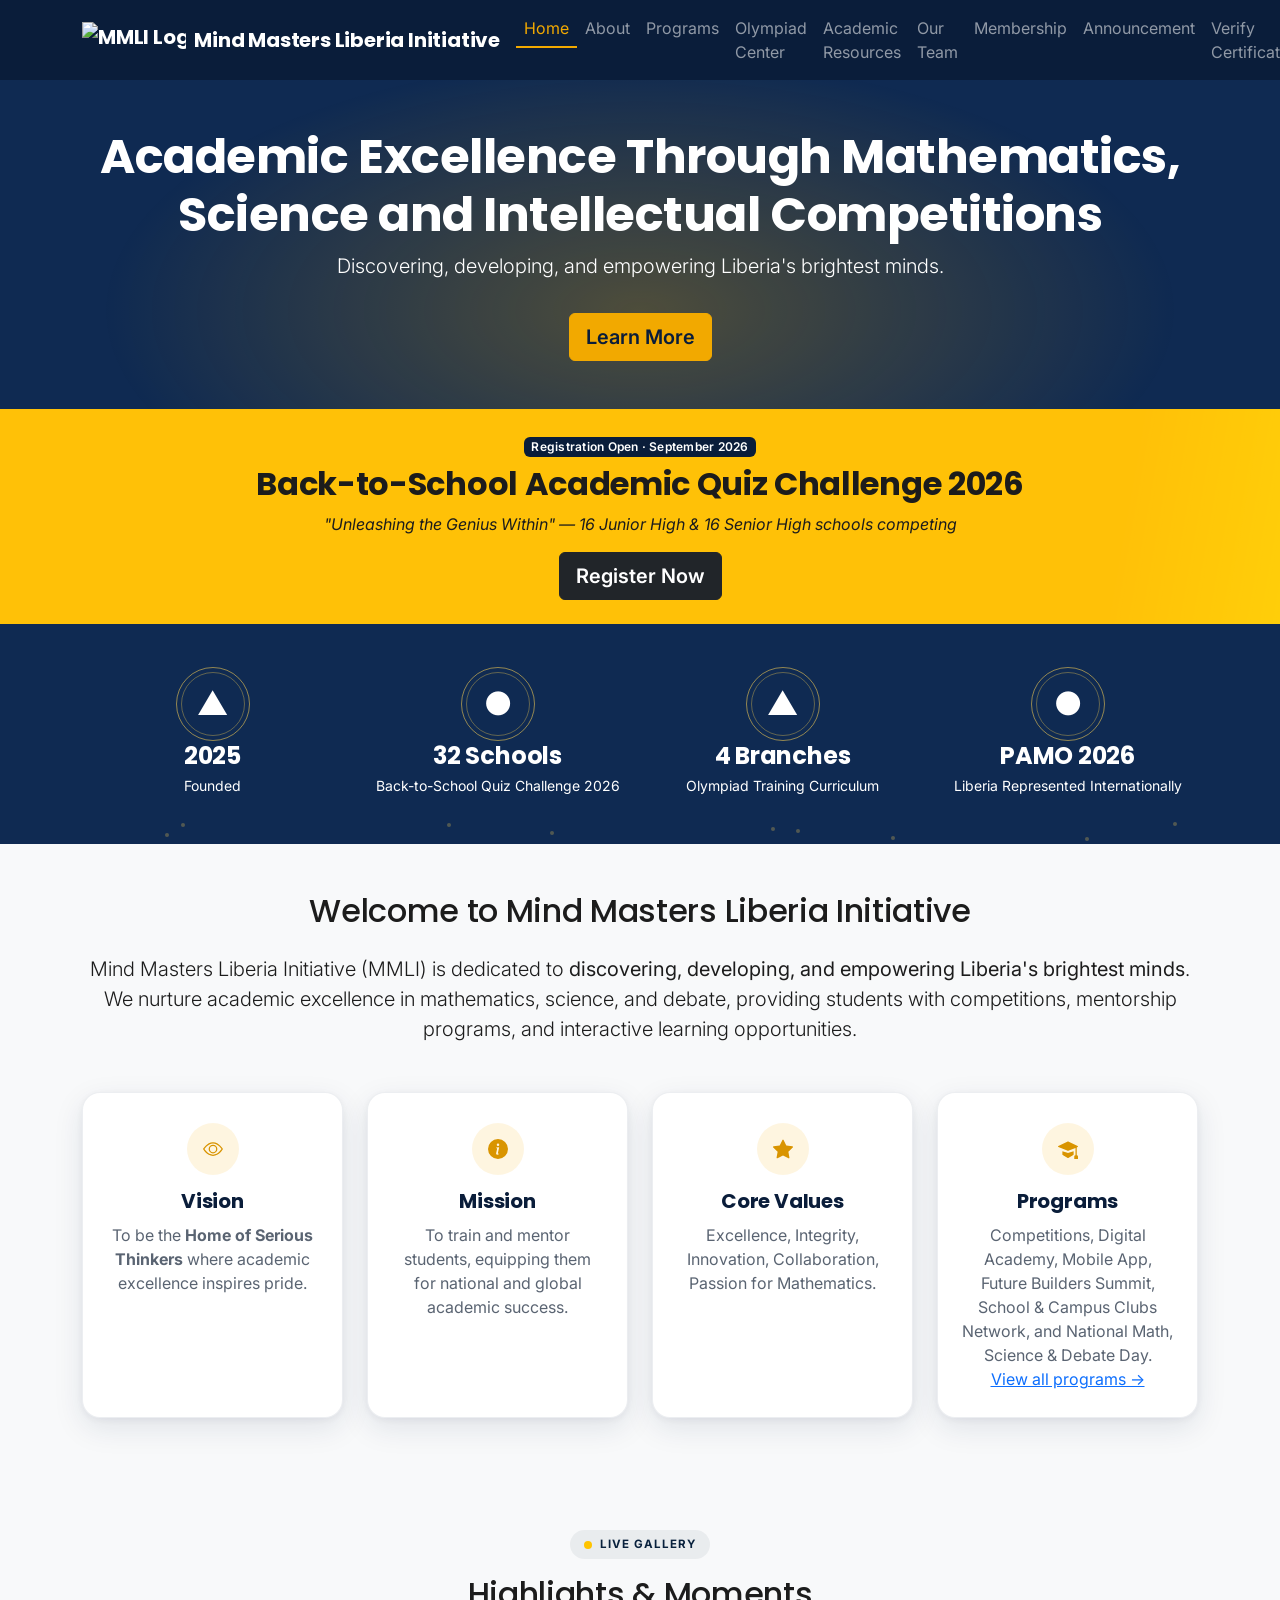
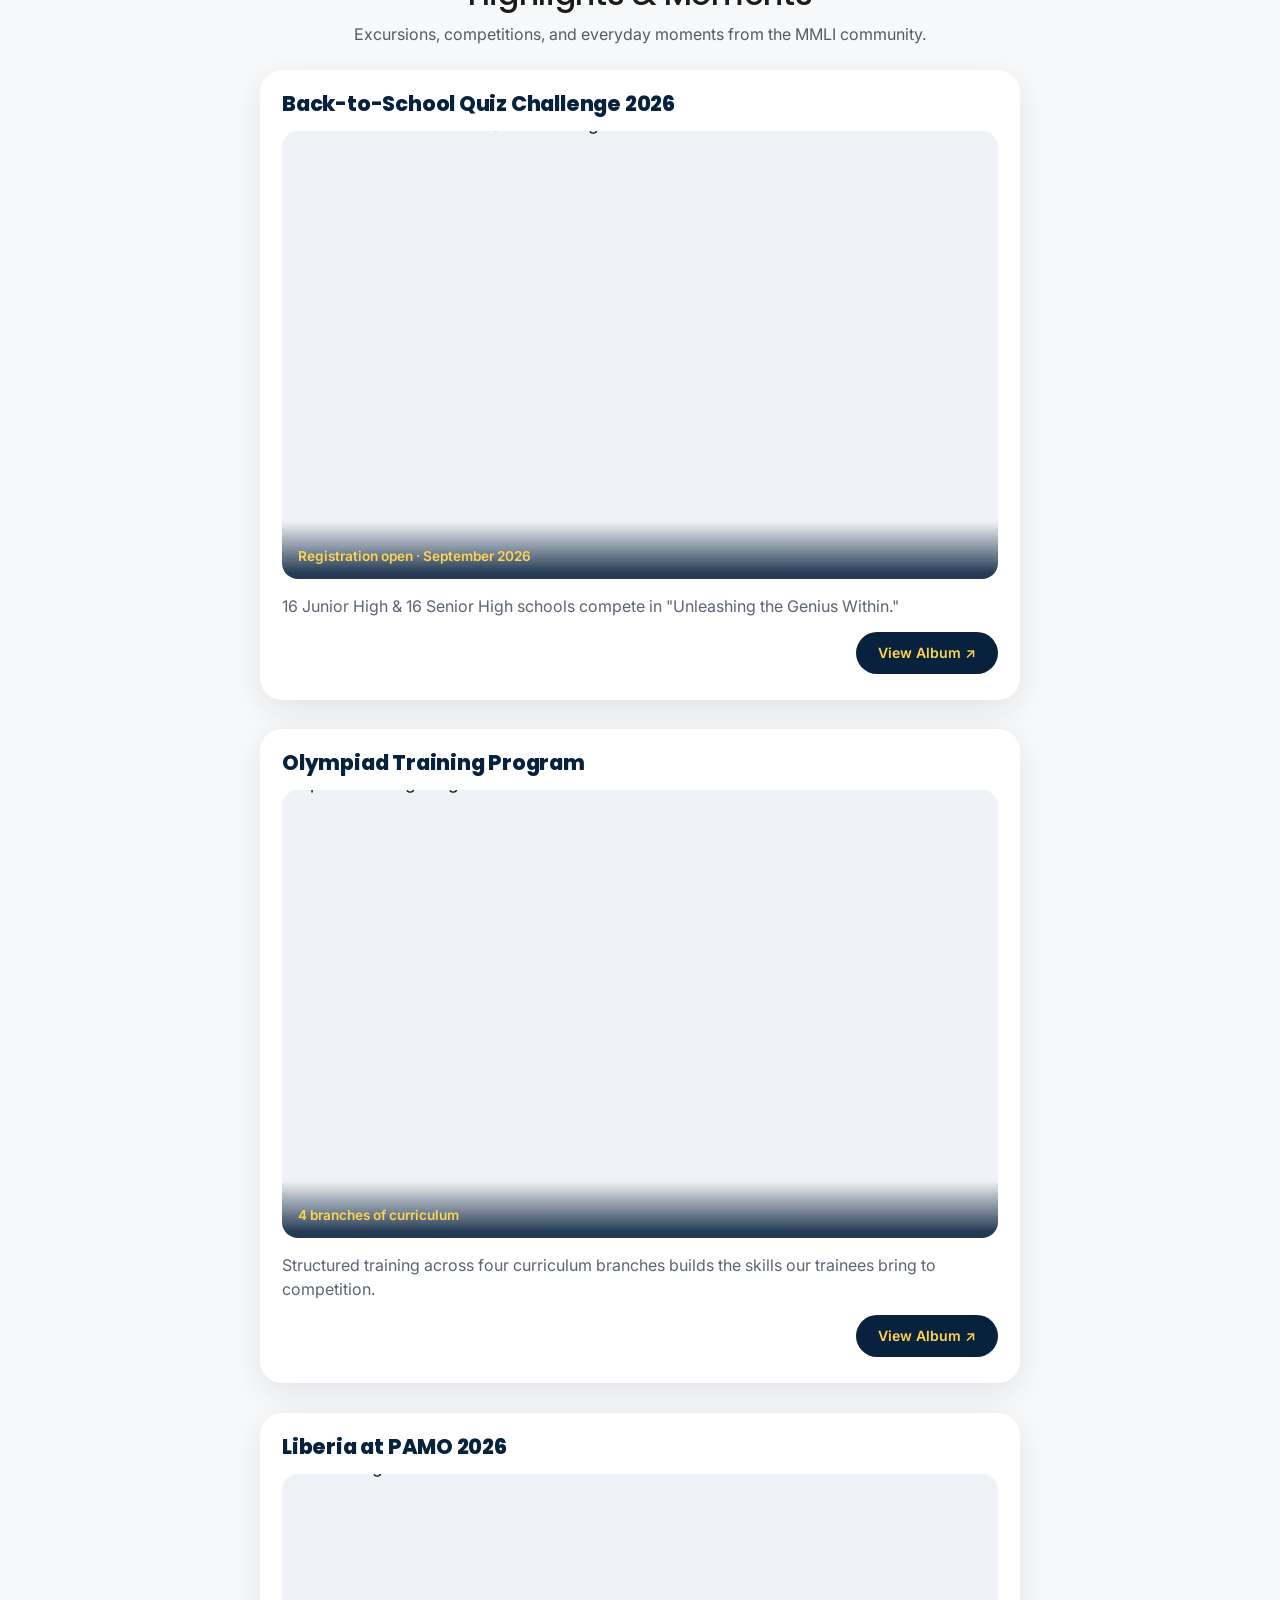
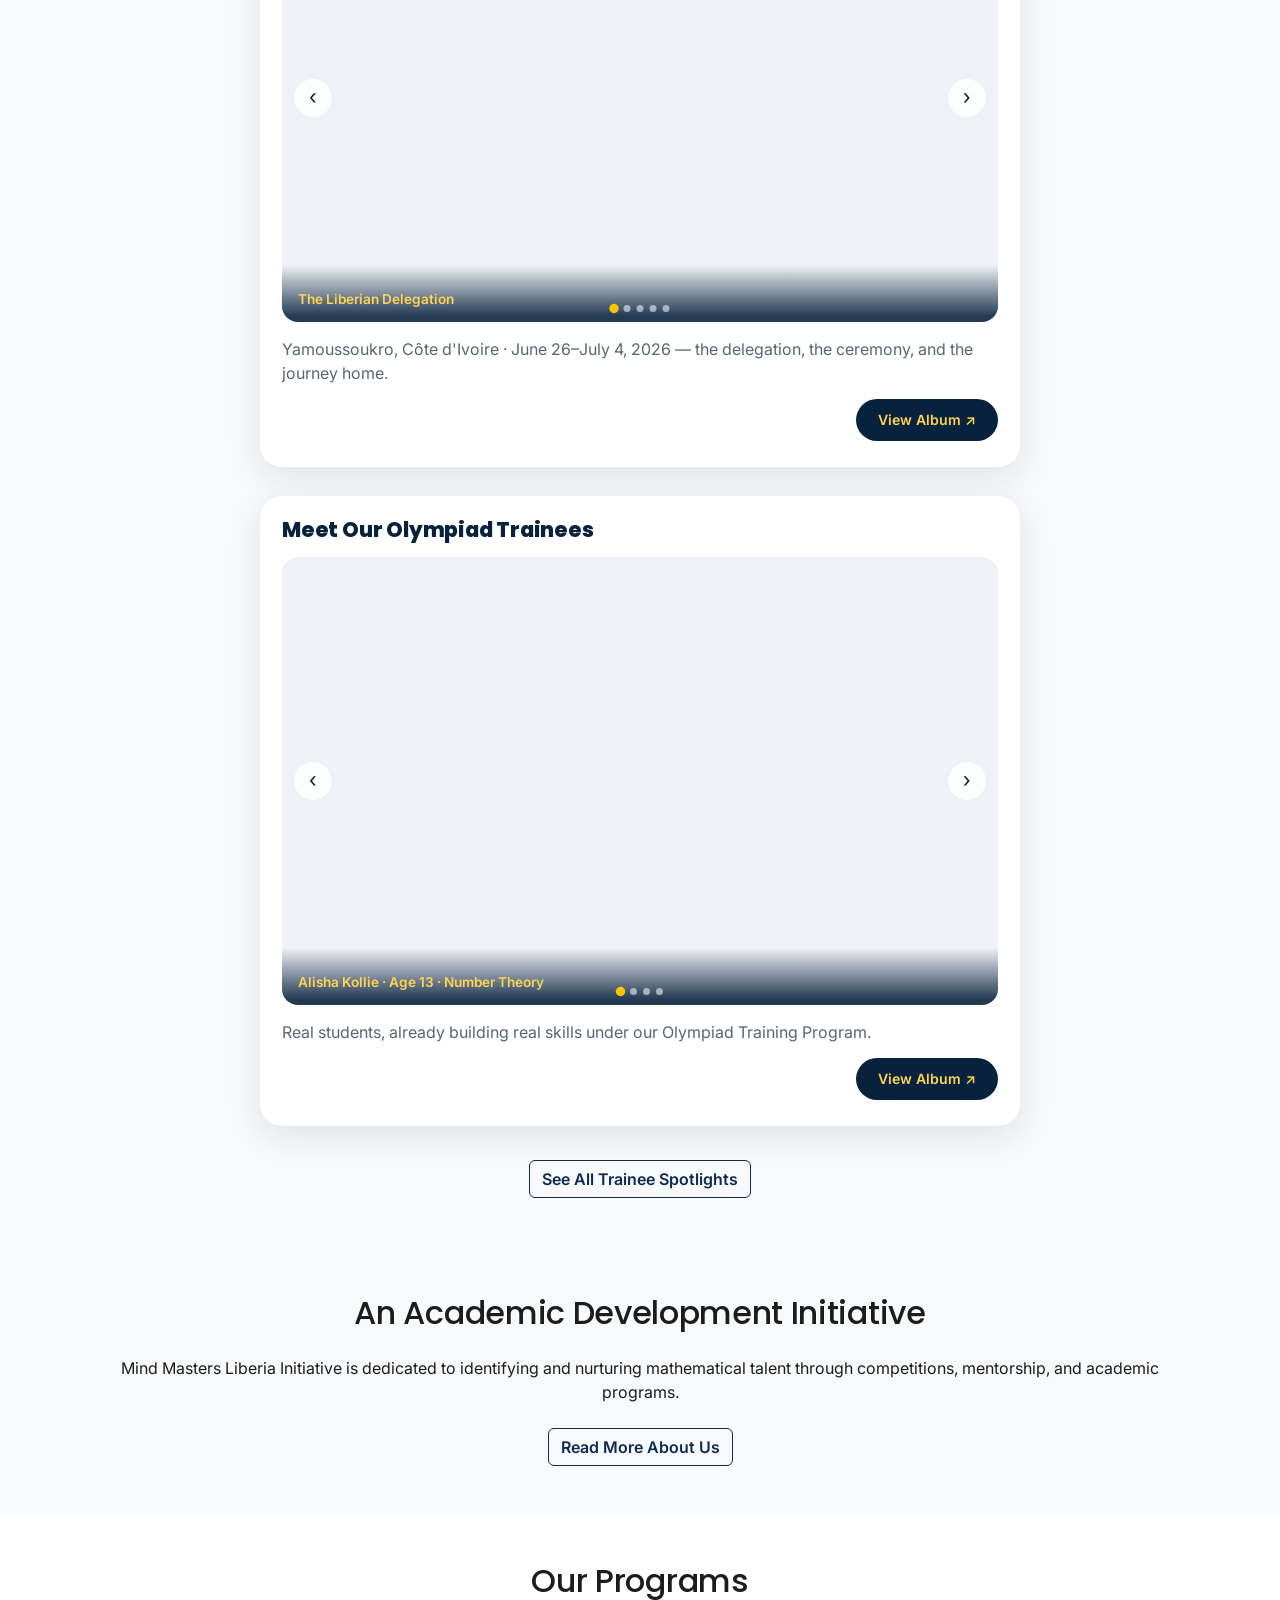
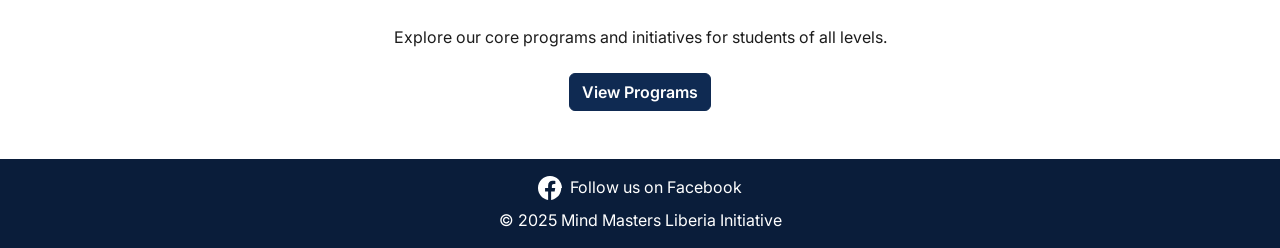
==== commit 428d899e: "Add files via upload" ====
--- a/index.html
+++ b/index.html
@@ -4,6 +4,43 @@
   <meta charset="UTF-8">
   <meta name="viewport" content="width=device-width, initial-scale=1.0">
   <title>Mind Masters Liberia Initiative</title>
+
+  <!-- ===== SEO META TAGS ===== -->
+  <meta name="description" content="Mind Masters Liberia Initiative (MMLI) discovers, develops, and empowers Liberia's brightest minds through mathematics, science, and academic competitions, mentorship, and Olympiad training.">
+  <meta name="robots" content="index, follow">
+  <link rel="canonical" href="https://mindmastersliberiainitiative.github.io/mmli.org.lr/">
+
+  <!-- ===== OPEN GRAPH / FACEBOOK ===== -->
+  <meta property="og:type" content="website">
+  <meta property="og:site_name" content="Mind Masters Liberia Initiative">
+  <meta property="og:title" content="Mind Masters Liberia Initiative">
+  <meta property="og:description" content="Discovering, developing, and empowering Liberia's brightest minds through mathematics, science, and academic competitions, mentorship, and Olympiad training.">
+  <meta property="og:url" content="https://mindmastersliberiainitiative.github.io/mmli.org.lr/">
+  <meta property="og:image" content="https://mindmastersliberiainitiative.github.io/mmli.org.lr/logo.png">
+  <meta property="og:locale" content="en_US">
+
+  <!-- ===== TWITTER / X ===== -->
+  <meta name="twitter:card" content="summary">
+  <meta name="twitter:title" content="Mind Masters Liberia Initiative">
+  <meta name="twitter:description" content="Discovering, developing, and empowering Liberia's brightest minds through mathematics, science, and academic competitions, mentorship, and Olympiad training.">
+  <meta name="twitter:image" content="https://mindmastersliberiainitiative.github.io/mmli.org.lr/logo.png">
+
+  <!-- ===== ORGANIZATION STRUCTURED DATA ===== -->
+  <script type="application/ld+json">
+  {
+    "@context": "https://schema.org",
+    "@type": "Organization",
+    "name": "Mind Masters Liberia Initiative",
+    "alternateName": "MMLI",
+    "url": "https://mindmastersliberiainitiative.github.io/mmli.org.lr/",
+    "logo": "https://mindmastersliberiainitiative.github.io/mmli.org.lr/logo.png",
+    "description": "Mind Masters Liberia Initiative (MMLI) is dedicated to discovering, developing, and empowering Liberia's brightest minds through mathematics, science, and academic competitions, mentorship, and Olympiad training.",
+    "sameAs": [
+      "https://www.facebook.com/profile.php?id=61575249692386"
+    ]
+  }
+  </script>
+
   <link href="https://cdn.jsdelivr.net/npm/bootstrap@5.3.2/dist/css/bootstrap.min.css" rel="stylesheet">
   <link rel="stylesheet" href="style.css">
   <script>document.documentElement.classList.remove('no-js');</script>
@@ -290,6 +327,38 @@
     @media (prefers-reduced-motion: reduce) {
       .album-card, .album-track, .album-slide img, .mmli-lightbox, .lb-content img { transition: none !important; }
     }
+
+    /* ===== Welcome cards: bounce-in-fwd entrance ===== */
+    /* Overrides only the `animation` property on the existing cascade-in
+       trigger, so opacity and each card's staggered animation-delay
+       (set inline by JS) keep working exactly as before. */
+    @-webkit-keyframes bounce-in-fwd {
+      0%   { -webkit-transform: scale(0); transform: scale(0); -webkit-animation-timing-function: ease-in; animation-timing-function: ease-in; opacity: 0; }
+      38%  { -webkit-transform: scale(1); transform: scale(1); -webkit-animation-timing-function: ease-out; animation-timing-function: ease-out; opacity: 1; }
+      55%  { -webkit-transform: scale(0.7); transform: scale(0.7); -webkit-animation-timing-function: ease-in; animation-timing-function: ease-in; }
+      72%  { -webkit-transform: scale(1); transform: scale(1); -webkit-animation-timing-function: ease-out; animation-timing-function: ease-out; }
+      81%  { -webkit-transform: scale(0.84); transform: scale(0.84); -webkit-animation-timing-function: ease-in; animation-timing-function: ease-in; }
+      89%  { -webkit-transform: scale(1); transform: scale(1); -webkit-animation-timing-function: ease-out; animation-timing-function: ease-out; }
+      95%  { -webkit-transform: scale(0.95); transform: scale(0.95); -webkit-animation-timing-function: ease-in; animation-timing-function: ease-in; }
+      100% { -webkit-transform: scale(1); transform: scale(1); -webkit-animation-timing-function: ease-out; animation-timing-function: ease-out; opacity: 1; }
+    }
+    @keyframes bounce-in-fwd {
+      0%   { -webkit-transform: scale(0); transform: scale(0); -webkit-animation-timing-function: ease-in; animation-timing-function: ease-in; opacity: 0; }
+      38%  { -webkit-transform: scale(1); transform: scale(1); -webkit-animation-timing-function: ease-out; animation-timing-function: ease-out; opacity: 1; }
+      55%  { -webkit-transform: scale(0.7); transform: scale(0.7); -webkit-animation-timing-function: ease-in; animation-timing-function: ease-in; }
+      72%  { -webkit-transform: scale(1); transform: scale(1); -webkit-animation-timing-function: ease-out; animation-timing-function: ease-out; }
+      81%  { -webkit-transform: scale(0.84); transform: scale(0.84); -webkit-animation-timing-function: ease-in; animation-timing-function: ease-in; }
+      89%  { -webkit-transform: scale(1); transform: scale(1); -webkit-animation-timing-function: ease-out; animation-timing-function: ease-out; }
+      95%  { -webkit-transform: scale(0.95); transform: scale(0.95); -webkit-animation-timing-function: ease-in; animation-timing-function: ease-in; }
+      100% { -webkit-transform: scale(1); transform: scale(1); -webkit-animation-timing-function: ease-out; animation-timing-function: ease-out; opacity: 1; }
+    }
+    .welcome-card.cascade-in {
+      -webkit-animation: bounce-in-fwd 1.1s both;
+              animation: bounce-in-fwd 1.1s both;
+    }
+    @media (prefers-reduced-motion: reduce) {
+      .welcome-card.cascade-in { -webkit-animation: none !important; animation: none !important; }
+    }
   </style>
 </head>
 <body>
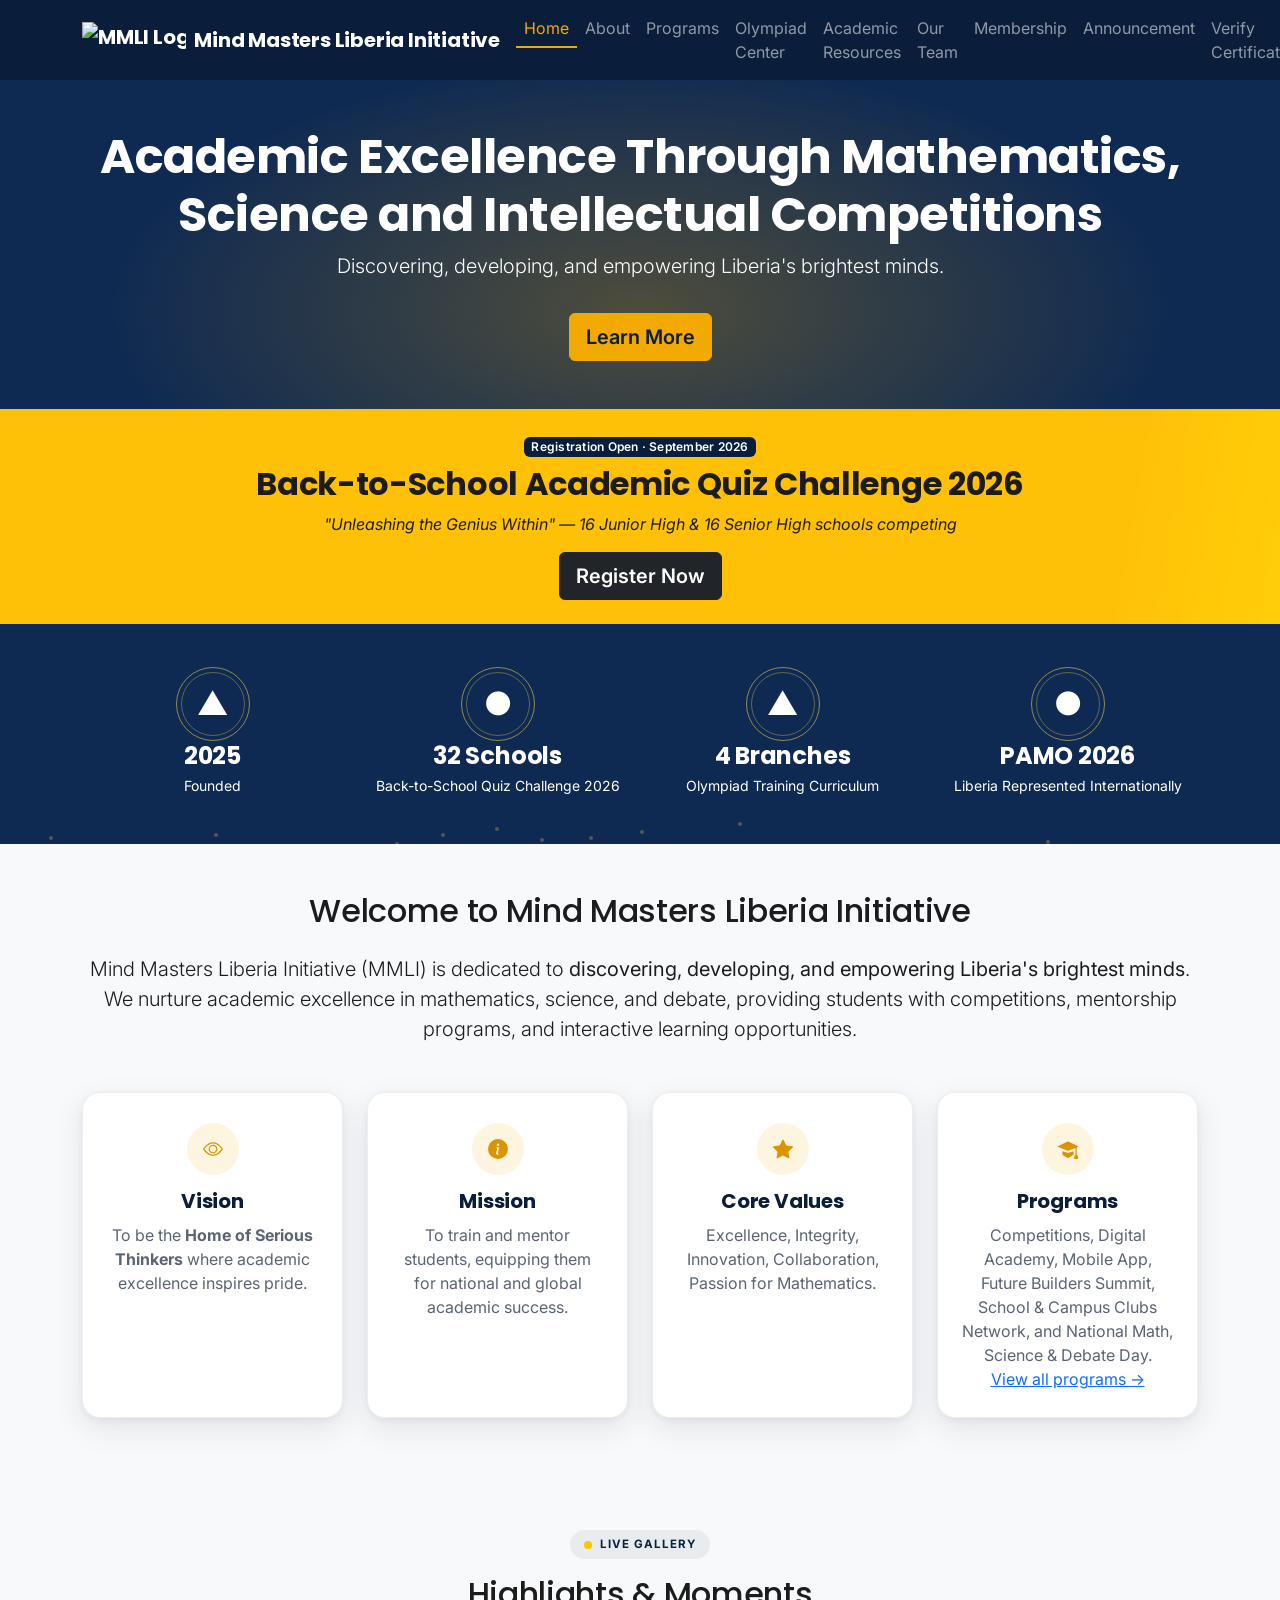
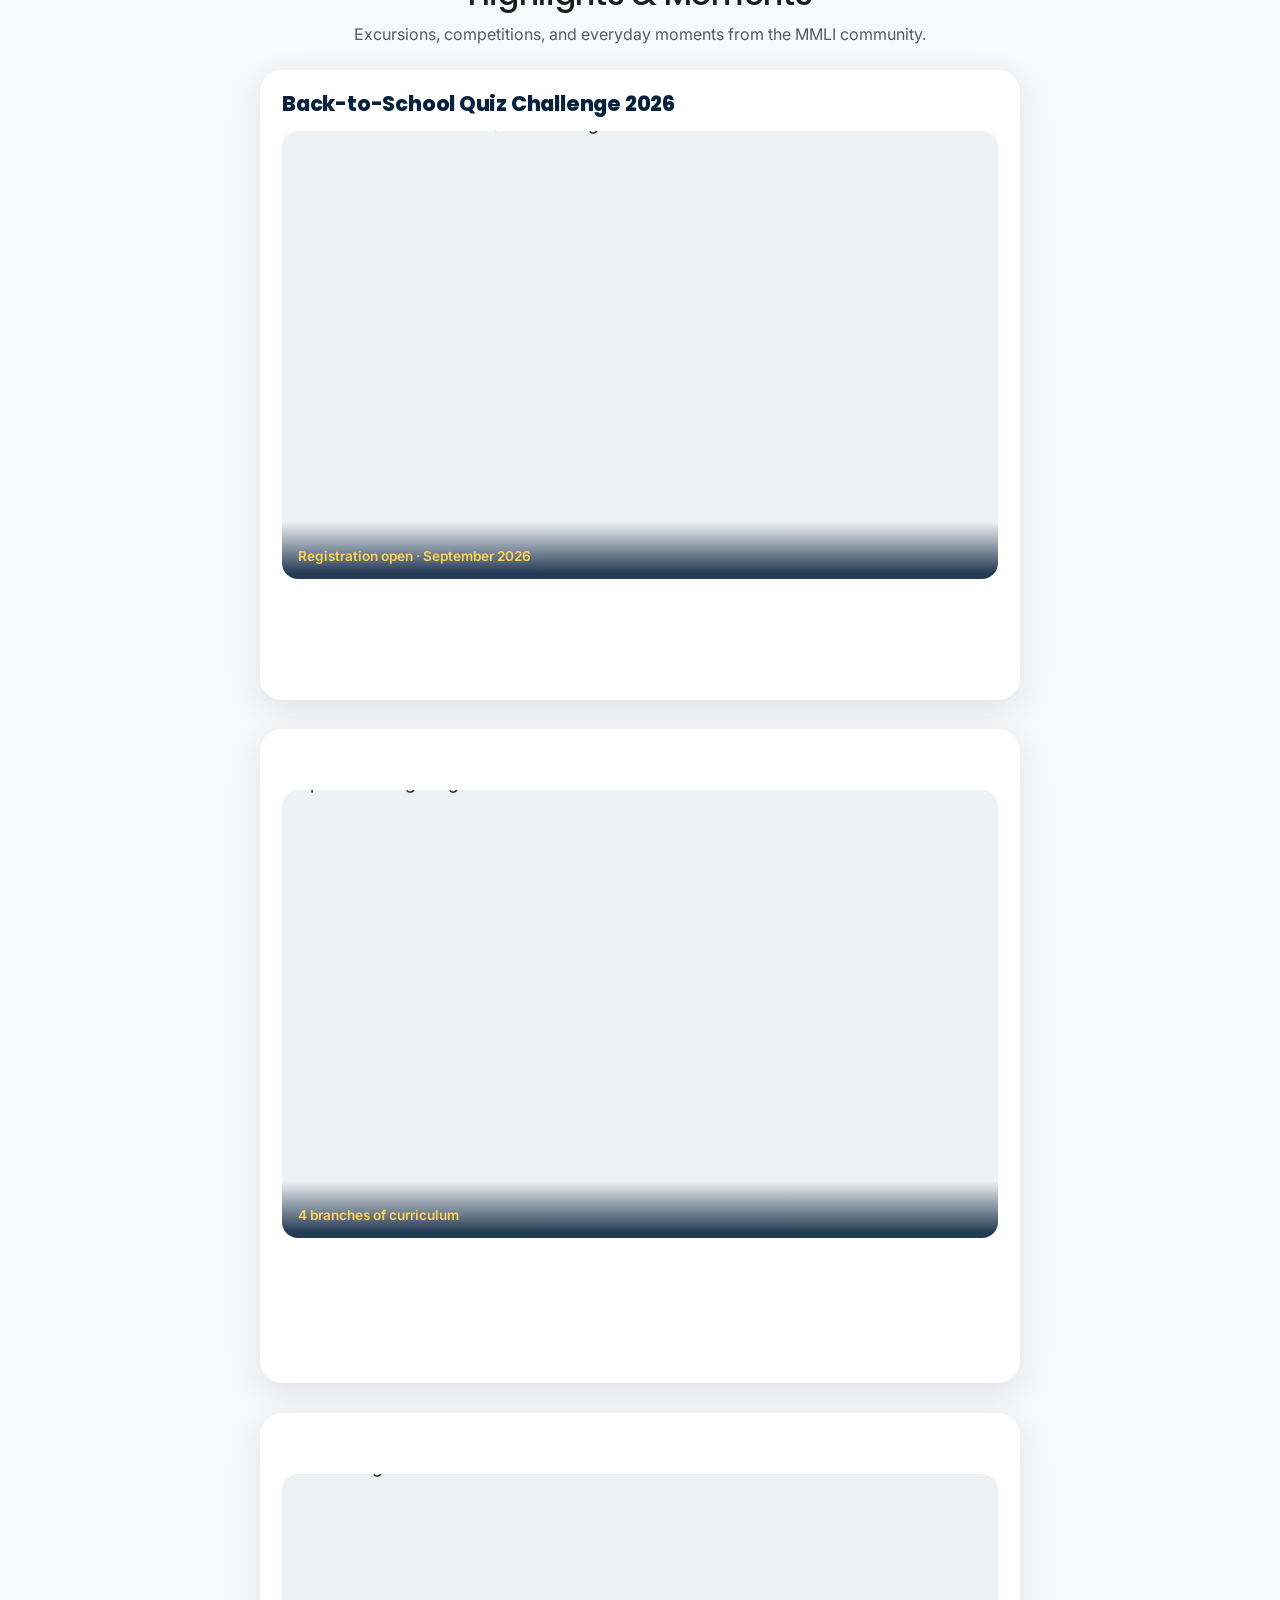
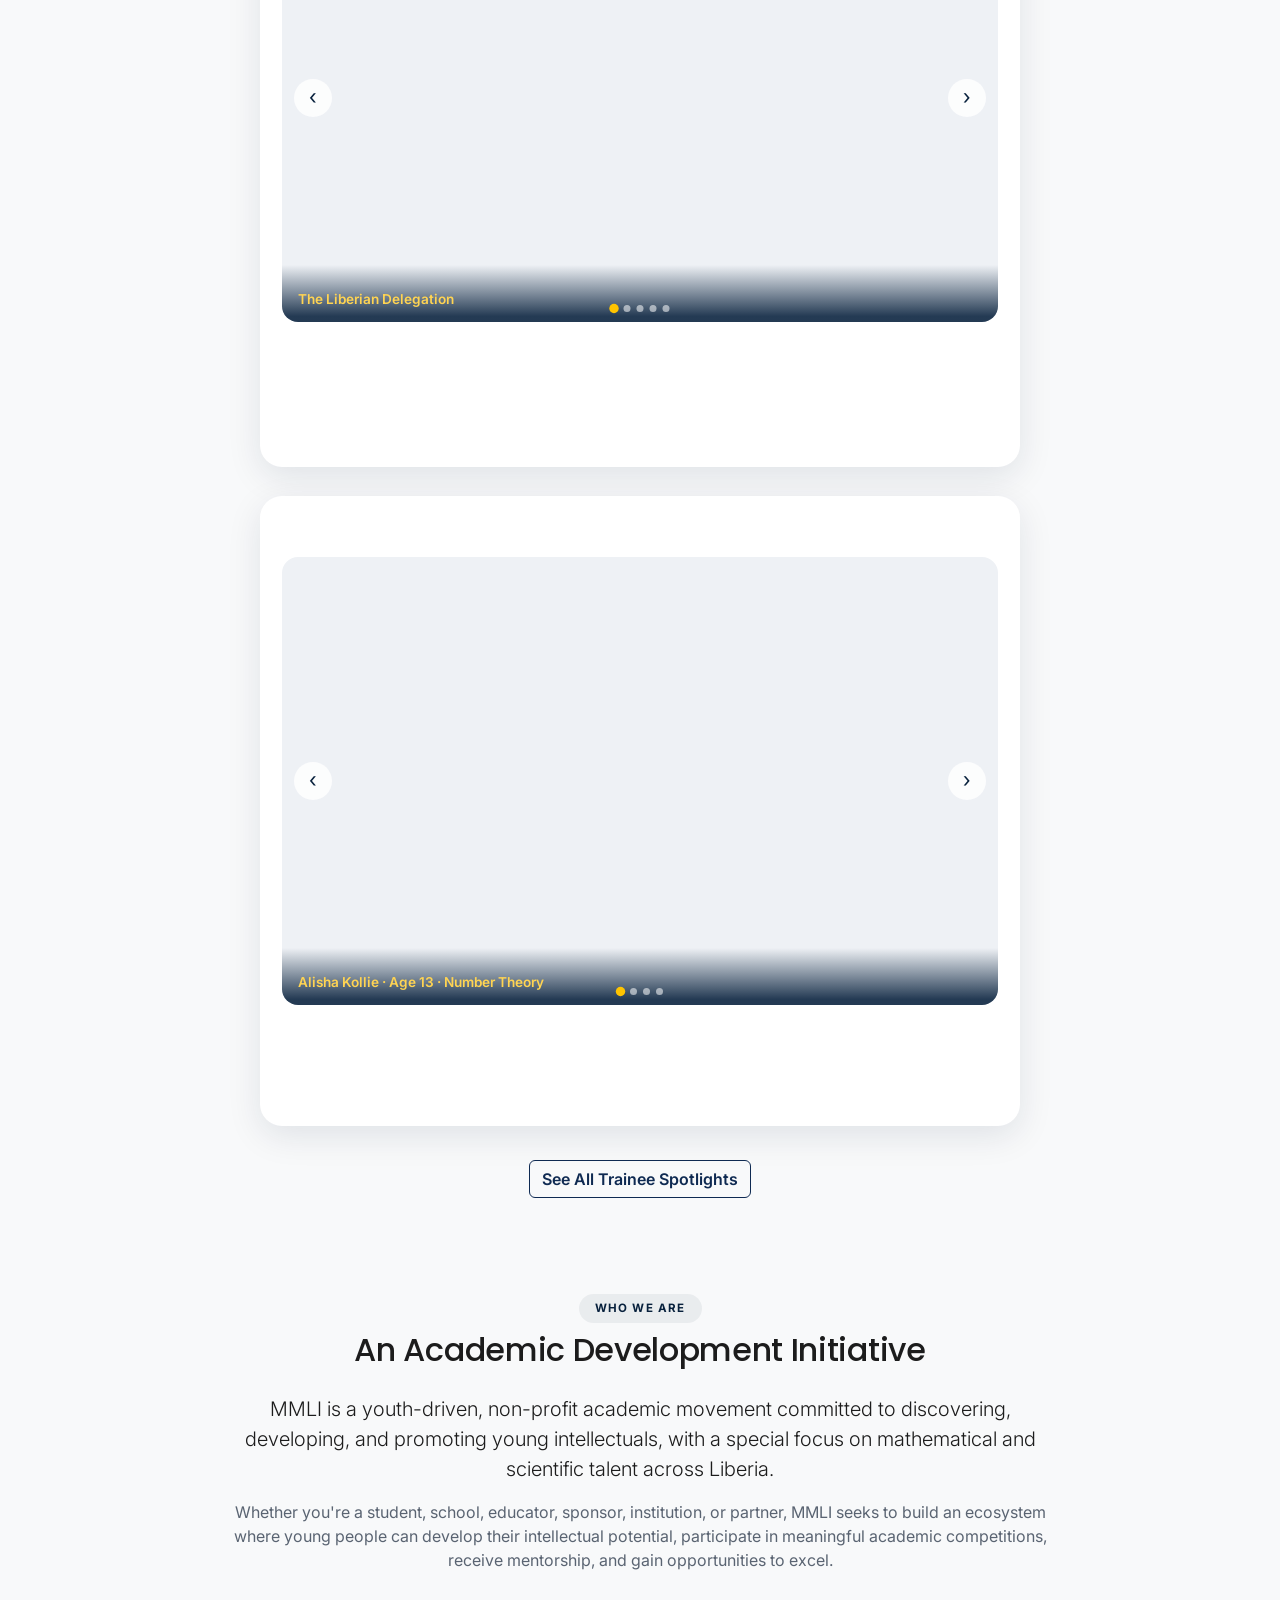
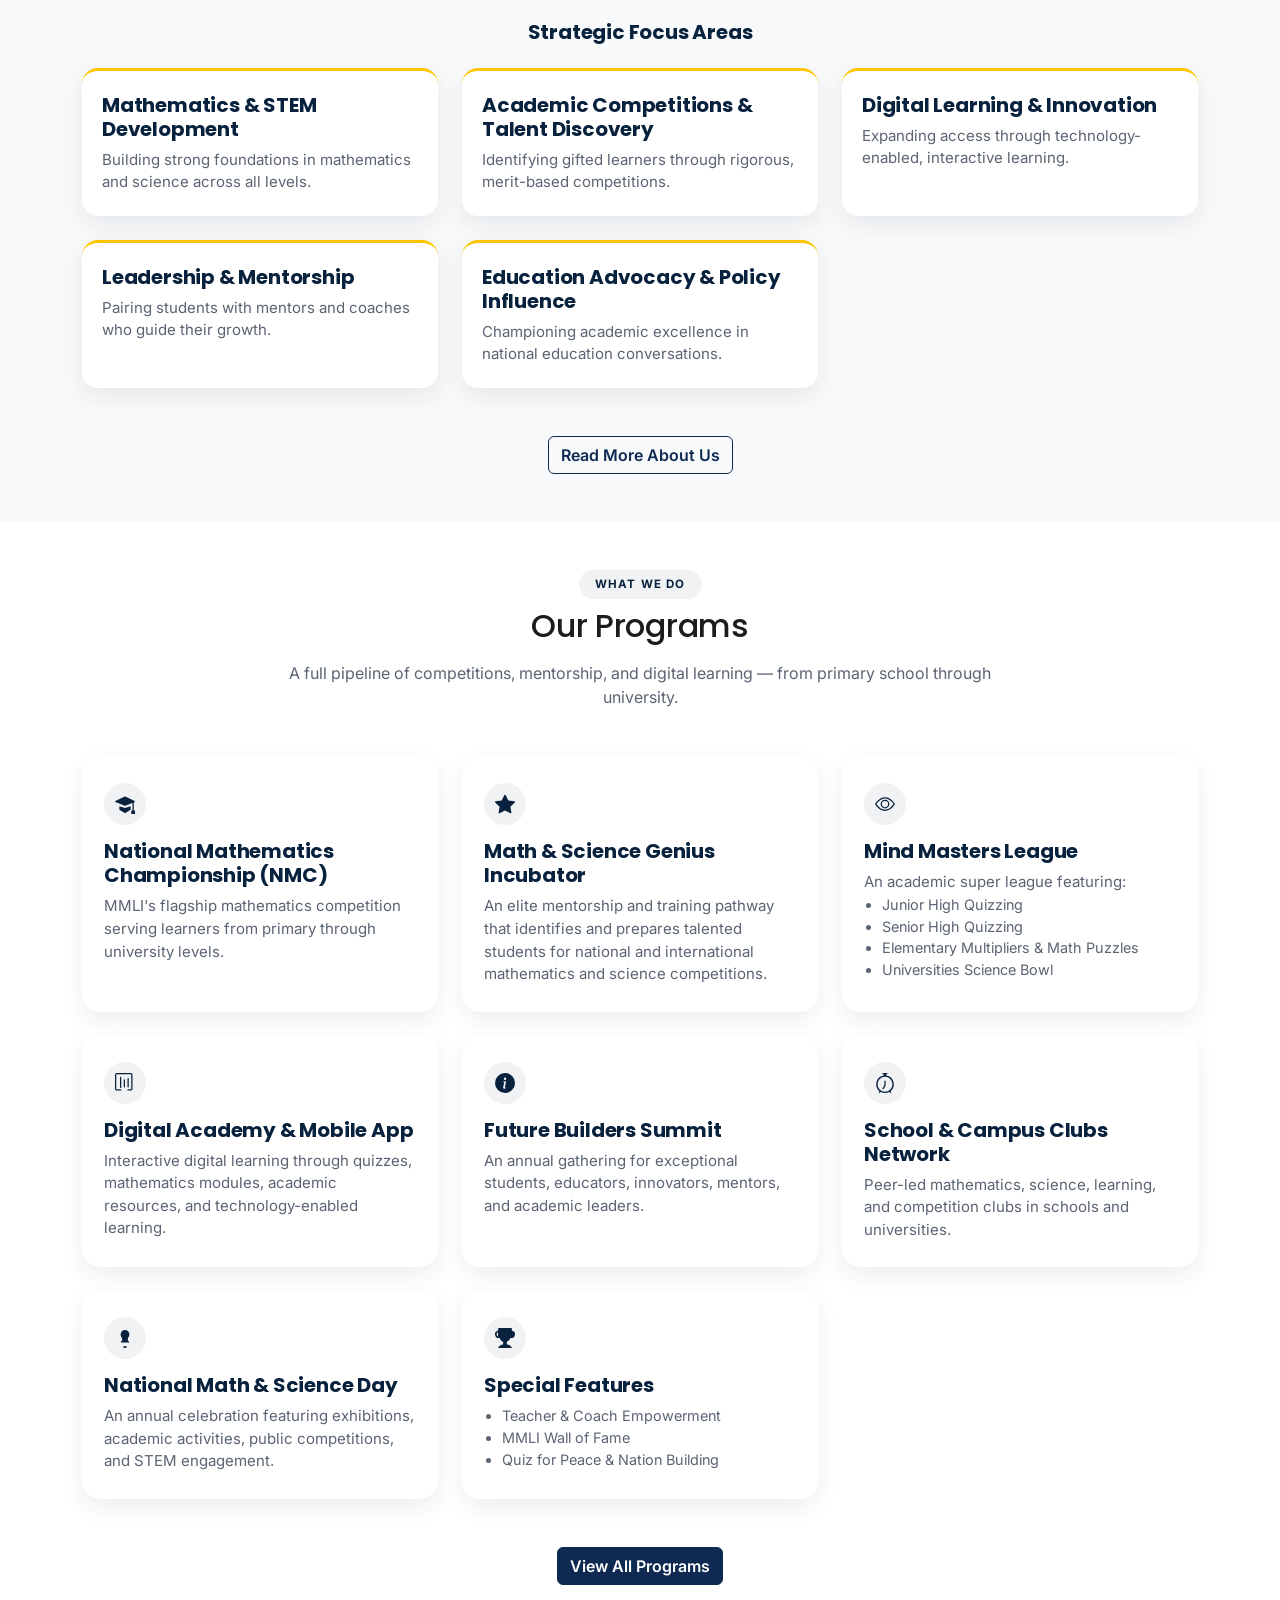
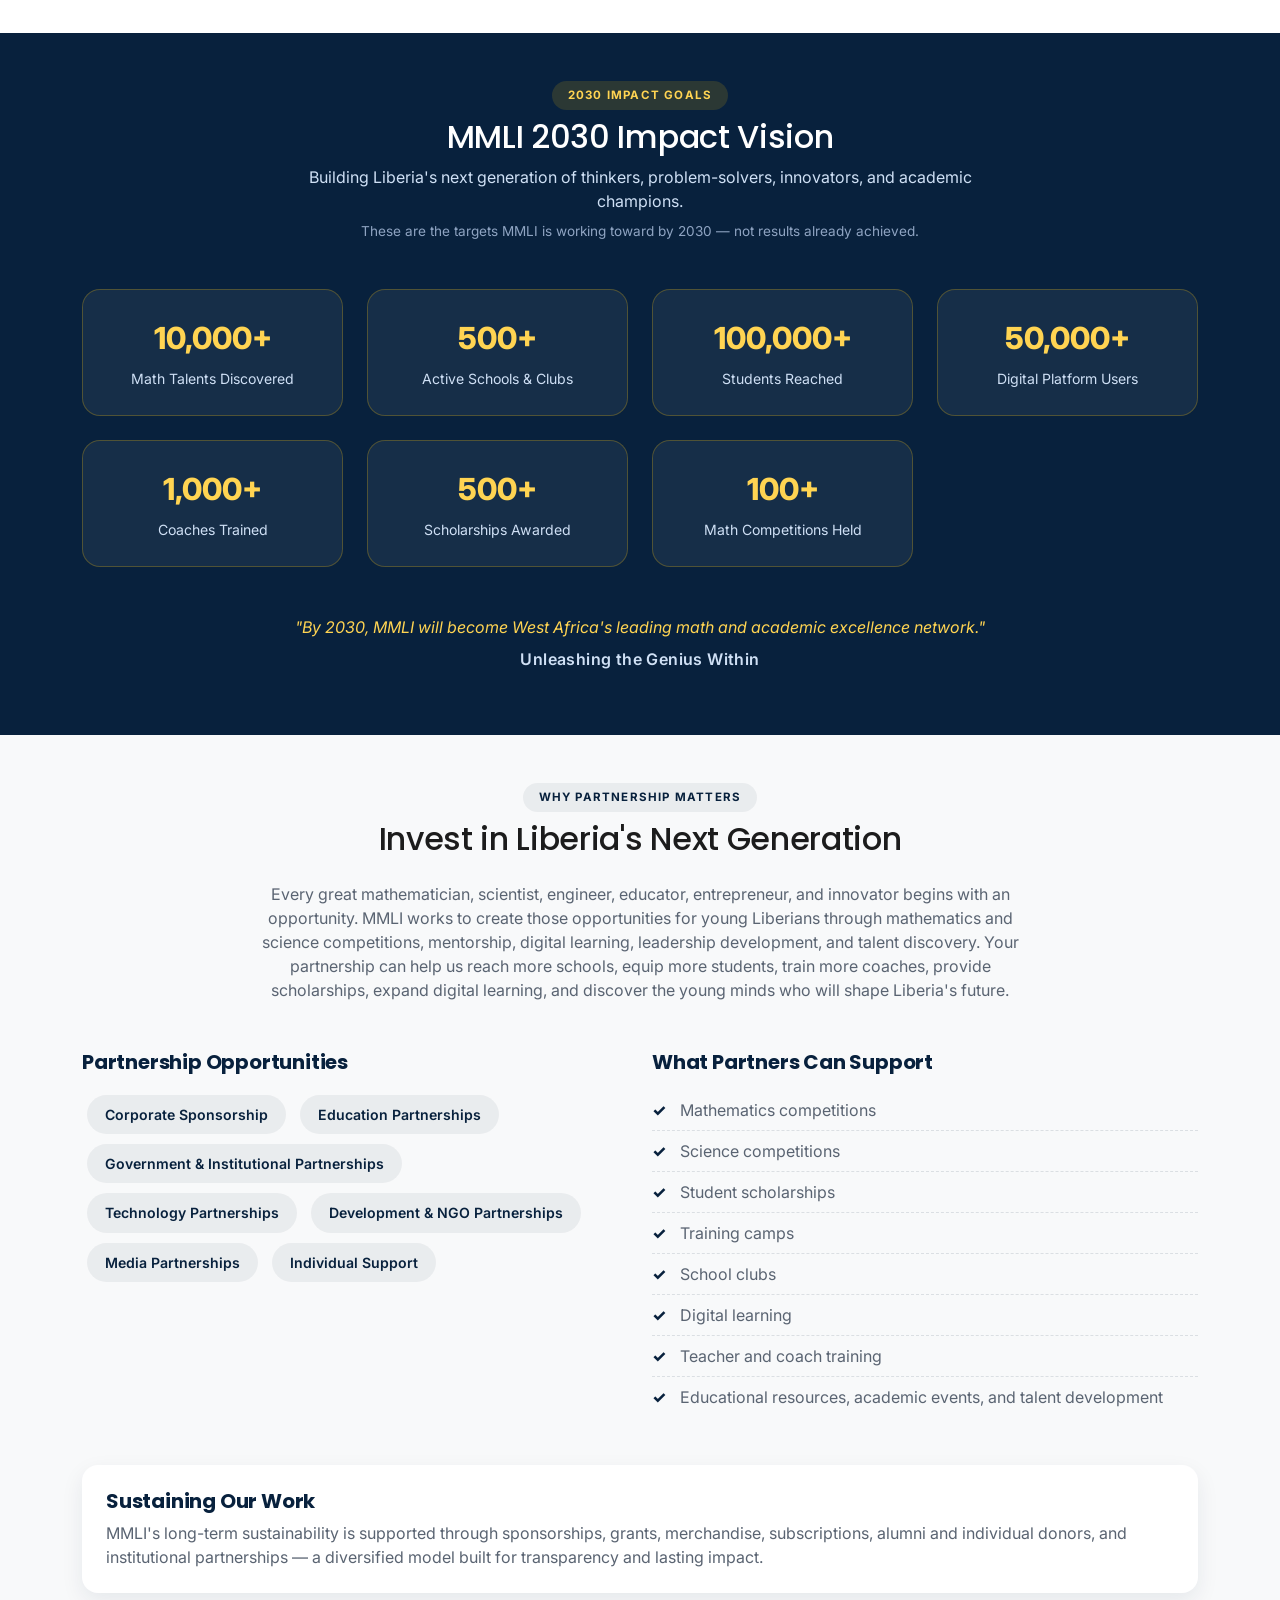
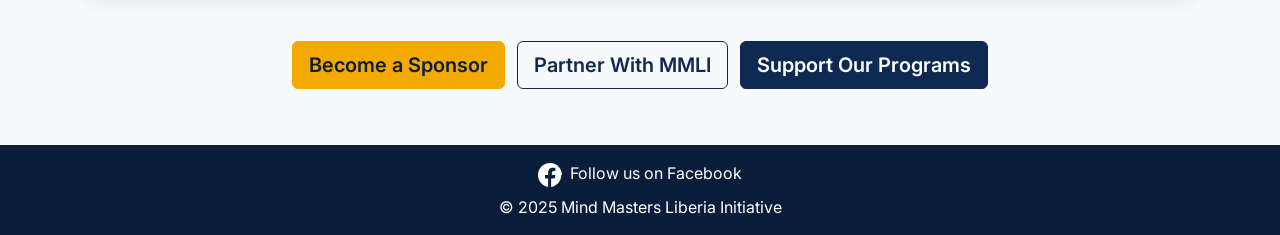
==== commit 4555786d: "Add files via upload" ====
--- a/index.html
+++ b/index.html
@@ -3,7 +3,7 @@
 <head>
   <meta charset="UTF-8">
   <meta name="viewport" content="width=device-width, initial-scale=1.0">
-  <title>Mind Masters Liberia Initiative</title>
+  <title>Mind Masters Liberia Initiative (MMLI) | Unleashing the Genius Within</title>
 
   <!-- ===== SEO META TAGS ===== -->
   <meta name="description" content="Mind Masters Liberia Initiative (MMLI) discovers, develops, and empowers Liberia's brightest minds through mathematics, science, and academic competitions, mentorship, and Olympiad training.">
@@ -35,6 +35,17 @@
     "url": "https://mindmastersliberiainitiative.github.io/mmli.org.lr/",
     "logo": "https://mindmastersliberiainitiative.github.io/mmli.org.lr/logo.png",
     "description": "Mind Masters Liberia Initiative (MMLI) is dedicated to discovering, developing, and empowering Liberia's brightest minds through mathematics, science, and academic competitions, mentorship, and Olympiad training.",
+    "slogan": "Unleashing the Genius Within",
+    "email": "mindmastersliberiainitiative@gmail.com",
+    "telephone": ["+231775990043", "+231888891413"],
+    "contactPoint": [
+      {
+        "@type": "ContactPoint",
+        "contactType": "general inquiries",
+        "email": "mindmastersliberiainitiative@gmail.com",
+        "telephone": ["+231775990043", "+231888891413"]
+      }
+    ],
     "sameAs": [
       "https://www.facebook.com/profile.php?id=61575249692386"
     ]
@@ -358,6 +369,123 @@
     }
     @media (prefers-reduced-motion: reduce) {
       .welcome-card.cascade-in { -webkit-animation: none !important; animation: none !important; }
+    }
+
+    /* ===== Section eyebrow / goal badges (reused across new sections) ===== */
+    .mmli-eyebrow {
+      display: inline-flex;
+      align-items: center;
+      gap: 8px;
+      padding: 6px 16px;
+      border-radius: 999px;
+      background: rgba(8, 33, 61, 0.06);
+      color: #08213D;
+      font-weight: 700;
+      font-size: 0.72rem;
+      letter-spacing: 1.2px;
+      text-transform: uppercase;
+    }
+    .mmli-eyebrow.on-dark {
+      background: rgba(255, 196, 0, 0.14);
+      color: #ffd452;
+    }
+
+    /* ===== About: focus area cards ===== */
+    .focus-card {
+      background: #fff;
+      border-radius: 16px;
+      padding: 22px 20px;
+      height: 100%;
+      box-shadow: 0 8px 22px rgba(8, 33, 61, 0.08);
+      border-top: 3px solid #ffc400;
+      transition: transform 0.25s ease, box-shadow 0.25s ease;
+    }
+    .focus-card:hover { transform: translateY(-4px); box-shadow: 0 14px 30px rgba(8, 33, 61, 0.14); }
+    .focus-card h5 { color: #08213D; font-weight: 700; margin-bottom: 8px; }
+    .focus-card p { color: #5a6472; margin-bottom: 0; font-size: 0.94rem; }
+
+    /* ===== Programs: program cards ===== */
+    .program-card {
+      background: #fff;
+      border-radius: 18px;
+      padding: 26px 22px;
+      height: 100%;
+      box-shadow: 0 8px 22px rgba(8, 33, 61, 0.08);
+      transition: transform 0.25s ease, box-shadow 0.25s ease;
+    }
+    .program-card:hover { transform: translateY(-4px); box-shadow: 0 14px 30px rgba(8, 33, 61, 0.14); }
+    .program-card .program-icon {
+      display: inline-flex; align-items: center; justify-content: center;
+      width: 42px; height: 42px; border-radius: 50%;
+      background: rgba(8, 33, 61, 0.06); color: #08213D;
+      margin-bottom: 14px;
+    }
+    .program-card h5 { color: #08213D; font-weight: 700; margin-bottom: 8px; }
+    .program-card p { color: #5a6472; margin-bottom: 0; font-size: 0.94rem; }
+    .program-card ul { color: #5a6472; font-size: 0.9rem; padding-left: 18px; margin-bottom: 0; }
+
+    /* ===== 2030 Impact Vision ===== */
+    .impact-vision-section { background: #08213D; color: #fff; position: relative; overflow: hidden; }
+    .impact-card {
+      background: rgba(255, 255, 255, 0.06);
+      border: 1px solid rgba(255, 196, 0, 0.25);
+      border-radius: 18px;
+      padding: 26px 18px;
+      text-align: center;
+      height: 100%;
+      opacity: 0;
+    }
+    .impact-card.cascade-in {
+      -webkit-animation: bounce-in-fwd 1.1s both;
+              animation: bounce-in-fwd 1.1s both;
+      opacity: 1;
+    }
+    .impact-card .impact-number {
+      font-weight: 800;
+      font-size: 1.9rem;
+      color: #ffd452;
+      display: block;
+      margin-bottom: 6px;
+    }
+    .impact-card .impact-label {
+      font-size: 0.88rem;
+      color: #cfe0f5;
+      margin-bottom: 0;
+    }
+    @media (prefers-reduced-motion: reduce) {
+      .impact-card.cascade-in { -webkit-animation: none !important; animation: none !important; }
+    }
+
+    /* ===== Partnership / Sponsorship ===== */
+    .partner-pill {
+      display: inline-block;
+      padding: 9px 18px;
+      margin: 5px;
+      border-radius: 999px;
+      background: rgba(8, 33, 61, 0.06);
+      color: #08213D;
+      font-weight: 600;
+      font-size: 0.88rem;
+    }
+    .support-list { list-style: none; padding-left: 0; margin-bottom: 0; }
+    .support-list li {
+      padding: 8px 0 8px 28px;
+      position: relative;
+      color: #5a6472;
+      border-bottom: 1px dashed rgba(8, 33, 61, 0.12);
+    }
+    .support-list li:last-child { border-bottom: none; }
+    .support-list li::before {
+      content: "✓";
+      position: absolute; left: 0; top: 8px;
+      color: #08213D;
+      font-weight: 800;
+    }
+    .sustainability-note {
+      background: #fff;
+      border-radius: 16px;
+      padding: 24px;
+      box-shadow: 0 8px 22px rgba(8, 33, 61, 0.08);
     }
   </style>
 </head>
@@ -628,20 +756,292 @@
 
 <!-- ABOUT PREVIEW -->
 <section class="reveal py-5 bg-light">
-  <div class="container text-center">
-    <h2 class="mb-4">An Academic Development Initiative</h2>
-    <p class="mb-4">Mind Masters Liberia Initiative is dedicated to identifying and nurturing
-      mathematical talent through competitions, mentorship, and academic programs.</p>
-    <a href="about.html" class="btn btn-outline-primary">Read More About Us</a>
+  <div class="container">
+    <div class="text-center mb-2">
+      <span class="mmli-eyebrow">Who We Are</span>
+    </div>
+    <h2 class="text-center mb-4">An Academic Development Initiative</h2>
+    <p class="text-center lead mb-3" style="max-width: 820px; margin-left: auto; margin-right: auto;">
+      MMLI is a youth-driven, non-profit academic movement committed to discovering, developing, and promoting
+      young intellectuals, with a special focus on mathematical and scientific talent across Liberia.
+    </p>
+    <p class="text-center mb-5" style="max-width: 820px; margin-left: auto; margin-right: auto; color:#5a6472;">
+      Whether you're a student, school, educator, sponsor, institution, or partner, MMLI seeks to build an
+      ecosystem where young people can develop their intellectual potential, participate in meaningful
+      academic competitions, receive mentorship, and gain opportunities to excel.
+    </p>
+
+    <h5 class="text-center fw-bold mb-4" style="color:#08213D;">Strategic Focus Areas</h5>
+    <div class="row g-4 text-start">
+      <div class="col-6 col-md-4">
+        <div class="focus-card">
+          <h5>Mathematics &amp; STEM Development</h5>
+          <p>Building strong foundations in mathematics and science across all levels.</p>
+        </div>
+      </div>
+      <div class="col-6 col-md-4">
+        <div class="focus-card">
+          <h5>Academic Competitions &amp; Talent Discovery</h5>
+          <p>Identifying gifted learners through rigorous, merit-based competitions.</p>
+        </div>
+      </div>
+      <div class="col-6 col-md-4">
+        <div class="focus-card">
+          <h5>Digital Learning &amp; Innovation</h5>
+          <p>Expanding access through technology-enabled, interactive learning.</p>
+        </div>
+      </div>
+      <div class="col-6 col-md-4">
+        <div class="focus-card">
+          <h5>Leadership &amp; Mentorship</h5>
+          <p>Pairing students with mentors and coaches who guide their growth.</p>
+        </div>
+      </div>
+      <div class="col-6 col-md-4">
+        <div class="focus-card">
+          <h5>Education Advocacy &amp; Policy Influence</h5>
+          <p>Championing academic excellence in national education conversations.</p>
+        </div>
+      </div>
+    </div>
+
+    <div class="text-center mt-5">
+      <a href="about.html" class="btn btn-outline-primary">Read More About Us</a>
+    </div>
   </div>
 </section>
 
 <!-- PROGRAMS PREVIEW -->
-<section class="reveal py-5">
-  <div class="container text-center">
-    <h2 class="mb-4">Our Programs</h2>
-    <p class="mb-4">Explore our core programs and initiatives for students of all levels.</p>
-    <a href="programs.html" class="btn btn-primary">View Programs</a>
+<section class="reveal py-5" id="programs">
+  <div class="container">
+    <div class="text-center mb-2">
+      <span class="mmli-eyebrow">What We Do</span>
+    </div>
+    <h2 class="text-center mb-3">Our Programs</h2>
+    <p class="text-center mb-5" style="max-width: 720px; margin-left:auto; margin-right:auto; color:#5a6472;">
+      A full pipeline of competitions, mentorship, and digital learning &mdash; from primary school through university.
+    </p>
+
+    <div class="row g-4">
+      <div class="col-md-6 col-lg-4">
+        <div class="program-card">
+          <span class="program-icon">
+            <svg xmlns="http://www.w3.org/2000/svg" width="20" height="20" fill="currentColor" viewBox="0 0 16 16"><path d="M8.211 2.047a.5.5 0 0 0-.422 0l-7.5 3.5a.5.5 0 0 0 .025.917l7.5 3a.5.5 0 0 0 .372 0L14 7.14V13a1 1 0 0 0-1 1v2h3v-2a1 1 0 0 0-1-1V6.739l.686-.275a.5.5 0 0 0 .025-.917zM3.5 9.72v2.622a.5.5 0 0 0 .246.43l4 2.353a.5.5 0 0 0 .508 0l4-2.353a.5.5 0 0 0 .246-.43V9.72L8.5 11.09a1.5 1.5 0 0 1-1 0z"/></svg>
+          </span>
+          <h5>National Mathematics Championship (NMC)</h5>
+          <p>MMLI's flagship mathematics competition serving learners from primary through university levels.</p>
+        </div>
+      </div>
+      <div class="col-md-6 col-lg-4">
+        <div class="program-card">
+          <span class="program-icon">
+            <svg xmlns="http://www.w3.org/2000/svg" width="20" height="20" fill="currentColor" viewBox="0 0 16 16"><path d="M2.866 14.85c-.078.444.36.791.746.593l4.39-2.256 4.389 2.256c.386.198.824-.149.746-.592l-.83-4.73 3.522-3.356c.33-.314.16-.888-.283-.95l-4.898-.696L8.465.792a.513.513 0 0 0-.927 0L5.354 5.12l-4.898.696c-.443.062-.612.636-.283.95l3.523 3.356-.83 4.73z"/></svg>
+          </span>
+          <h5>Math &amp; Science Genius Incubator</h5>
+          <p>An elite mentorship and training pathway that identifies and prepares talented students for national and international mathematics and science competitions.</p>
+        </div>
+      </div>
+      <div class="col-md-6 col-lg-4">
+        <div class="program-card">
+          <span class="program-icon">
+            <svg xmlns="http://www.w3.org/2000/svg" width="20" height="20" fill="currentColor" viewBox="0 0 16 16"><path d="M16 8s-3-5.5-8-5.5S0 8 0 8s3 5.5 8 5.5S16 8 16 8M1.173 8a13 13 0 0 1 1.66-2.043C4.12 4.668 5.88 3.5 8 3.5s3.879 1.168 5.168 2.457A13 13 0 0 1 14.828 8q-.086.13-.195.288c-.335.48-.83 1.12-1.465 1.755C11.879 11.332 10.119 12.5 8 12.5s-3.879-1.168-5.168-2.457A13 13 0 0 1 1.172 8z"/><path d="M8 5.5a2.5 2.5 0 1 0 0 5 2.5 2.5 0 0 0 0-5M4.5 8a3.5 3.5 0 1 1 7 0 3.5 3.5 0 0 1-7 0"/></svg>
+          </span>
+          <h5>Mind Masters League</h5>
+          <p>An academic super league featuring:</p>
+          <ul>
+            <li>Junior High Quizzing</li>
+            <li>Senior High Quizzing</li>
+            <li>Elementary Multipliers &amp; Math Puzzles</li>
+            <li>Universities Science Bowl</li>
+          </ul>
+        </div>
+      </div>
+      <div class="col-md-6 col-lg-4">
+        <div class="program-card">
+          <span class="program-icon">
+            <svg xmlns="http://www.w3.org/2000/svg" width="20" height="20" fill="currentColor" viewBox="0 0 16 16"><path d="M0 1.5A1.5 1.5 0 0 1 1.5 0h11A1.5 1.5 0 0 1 14 1.5v11a1.5 1.5 0 0 1-1.5 1.5H10v-1h2.5a.5.5 0 0 0 .5-.5v-11a.5.5 0 0 0-.5-.5h-11a.5.5 0 0 0-.5.5v11a.5.5 0 0 0 .5.5H5v1H1.5A1.5 1.5 0 0 1 0 12.5z"/><path d="M4.5 3a.5.5 0 0 1 .5.5v8a.5.5 0 0 1-1 0v-8a.5.5 0 0 1 .5-.5m3 2a.5.5 0 0 1 .5.5v5.5a.5.5 0 0 1-1 0V5.5a.5.5 0 0 1 .5-.5m3-1a.5.5 0 0 1 .5.5v6.5a.5.5 0 0 1-1 0v-6.5a.5.5 0 0 1 .5-.5"/></svg>
+          </span>
+          <h5>Digital Academy &amp; Mobile App</h5>
+          <p>Interactive digital learning through quizzes, mathematics modules, academic resources, and technology-enabled learning.</p>
+        </div>
+      </div>
+      <div class="col-md-6 col-lg-4">
+        <div class="program-card">
+          <span class="program-icon">
+            <svg xmlns="http://www.w3.org/2000/svg" width="20" height="20" fill="currentColor" viewBox="0 0 16 16"><path d="M8 16A8 8 0 1 0 8 0a8 8 0 0 0 0 16m.93-9.412-1 4.705c-.07.34.029.533.304.533.194 0 .487-.07.686-.246l-.088.416c-.287.346-.92.598-1.465.598-.703 0-1.002-.422-.808-1.319l.738-3.468c.064-.293.006-.399-.287-.47l-.451-.081.082-.381 2.29-.287zM8 5.5a1 1 0 1 1 0-2 1 1 0 0 1 0 2"/></svg>
+          </span>
+          <h5>Future Builders Summit</h5>
+          <p>An annual gathering for exceptional students, educators, innovators, mentors, and academic leaders.</p>
+        </div>
+      </div>
+      <div class="col-md-6 col-lg-4">
+        <div class="program-card">
+          <span class="program-icon">
+            <svg xmlns="http://www.w3.org/2000/svg" width="20" height="20" fill="currentColor" viewBox="0 0 16 16"><path d="M8.5 6.5a.5.5 0 0 0-1 0v3.362l-1.429 2.38a.5.5 0 1 0 .858.515l1.5-2.5A.5.5 0 0 0 8.5 10z"/><path d="M6.5 0a.5.5 0 0 0 0 1H7v1.07a7.001 7.001 0 0 0-3.273 12.474l-.601.602a.5.5 0 0 0 .707.708l.746-.746A6.97 6.97 0 0 0 8 16a6.97 6.97 0 0 0 3.421-.892l.746.746a.5.5 0 0 0 .707-.708l-.601-.602A7.001 7.001 0 0 0 9 2.07V1h.5a.5.5 0 0 0 0-1zM8 15A6 6 0 1 1 8 3a6 6 0 0 1 0 12"/></svg>
+          </span>
+          <h5>School &amp; Campus Clubs Network</h5>
+          <p>Peer-led mathematics, science, learning, and competition clubs in schools and universities.</p>
+        </div>
+      </div>
+      <div class="col-md-6 col-lg-4">
+        <div class="program-card">
+          <span class="program-icon">
+            <svg xmlns="http://www.w3.org/2000/svg" width="20" height="20" fill="currentColor" viewBox="0 0 16 16"><path d="M8 16a1.5 1.5 0 0 0 1.5-1.5H6.5A1.5 1.5 0 0 0 8 16M8 1.5A3.5 3.5 0 0 0 4.5 5c0 1.058.32 1.66.641 2.264.322.604.643 1.208.643 2.236a1 1 0 0 1-1 1v1h6.432v-1a1 1 0 0 1-1-1c0-1.028.321-1.632.643-2.236.32-.604.641-1.206.641-2.264A3.5 3.5 0 0 0 8 1.5"/></svg>
+          </span>
+          <h5>National Math &amp; Science Day</h5>
+          <p>An annual celebration featuring exhibitions, academic activities, public competitions, and STEM engagement.</p>
+        </div>
+      </div>
+      <div class="col-md-6 col-lg-4">
+        <div class="program-card">
+          <span class="program-icon">
+            <svg xmlns="http://www.w3.org/2000/svg" width="20" height="20" fill="currentColor" viewBox="0 0 16 16"><path d="M2.5.5A.5.5 0 0 1 3 0h10a.5.5 0 0 1 .5.5c0 .538-.012 1.05-.034 1.536a3 3 0 1 1-1.133 5.89c-.79 1.865-1.878 2.777-2.833 3.011v2.173l1.425.356c.194.048.377.135.537.255L13.3 15.1a.5.5 0 0 1-.3.9H3a.5.5 0 0 1-.3-.9l1.838-1.379c.16-.12.343-.207.537-.255L6.5 13.11v-2.173c-.955-.234-2.043-1.146-2.833-3.012a3 3 0 1 1-1.132-5.89A33 33 0 0 1 2.5.5m.099 2.54a2 2 0 0 0 .01 3.727 8 8 0 0 1-.253-2.83c.021-.354.036-.7.041-.978a3 3 0 0 0 .202.081m10.802 0a2 2 0 0 1-.01 3.727 8 8 0 0 0 .253-2.83 42 42 0 0 0-.041-.978 3 3 0 0 1-.202.081"/></svg>
+          </span>
+          <h5>Special Features</h5>
+          <ul>
+            <li>Teacher &amp; Coach Empowerment</li>
+            <li>MMLI Wall of Fame</li>
+            <li>Quiz for Peace &amp; Nation Building</li>
+          </ul>
+        </div>
+      </div>
+    </div>
+
+    <div class="text-center mt-5">
+      <a href="programs.html" class="btn btn-primary">View All Programs</a>
+    </div>
+  </div>
+</section>
+
+<!-- MMLI 2030 IMPACT VISION -->
+<section class="reveal py-5 impact-vision-section" id="impact-vision">
+  <div class="container">
+    <div class="text-center mb-2">
+      <span class="mmli-eyebrow on-dark">2030 Impact Goals</span>
+    </div>
+    <h2 class="text-center mb-2">MMLI 2030 Impact Vision</h2>
+    <p class="text-center mb-2" style="max-width: 700px; margin-left:auto; margin-right:auto; color:#cfe0f5;">
+      Building Liberia's next generation of thinkers, problem-solvers, innovators, and academic champions.
+    </p>
+    <p class="text-center mb-5" style="max-width: 620px; margin-left:auto; margin-right:auto; color:#8fa4c2; font-size:0.85rem;">
+      These are the targets MMLI is working toward by 2030 &mdash; not results already achieved.
+    </p>
+
+    <div class="row g-4 text-center" id="impactCards">
+      <div class="col-6 col-md-4 col-lg-3">
+        <div class="impact-card">
+          <span class="impact-number">10,000+</span>
+          <p class="impact-label">Math Talents Discovered</p>
+        </div>
+      </div>
+      <div class="col-6 col-md-4 col-lg-3">
+        <div class="impact-card">
+          <span class="impact-number">500+</span>
+          <p class="impact-label">Active Schools &amp; Clubs</p>
+        </div>
+      </div>
+      <div class="col-6 col-md-4 col-lg-3">
+        <div class="impact-card">
+          <span class="impact-number">100,000+</span>
+          <p class="impact-label">Students Reached</p>
+        </div>
+      </div>
+      <div class="col-6 col-md-4 col-lg-3">
+        <div class="impact-card">
+          <span class="impact-number">50,000+</span>
+          <p class="impact-label">Digital Platform Users</p>
+        </div>
+      </div>
+      <div class="col-6 col-md-4 col-lg-3">
+        <div class="impact-card">
+          <span class="impact-number">1,000+</span>
+          <p class="impact-label">Coaches Trained</p>
+        </div>
+      </div>
+      <div class="col-6 col-md-4 col-lg-3">
+        <div class="impact-card">
+          <span class="impact-number">500+</span>
+          <p class="impact-label">Scholarships Awarded</p>
+        </div>
+      </div>
+      <div class="col-6 col-md-4 col-lg-3">
+        <div class="impact-card">
+          <span class="impact-number">100+</span>
+          <p class="impact-label">Math Competitions Held</p>
+        </div>
+      </div>
+    </div>
+
+    <p class="text-center mt-5 mb-0 fst-italic" style="color:#ffd452; max-width: 720px; margin-left:auto; margin-right:auto;">
+      "By 2030, MMLI will become West Africa's leading math and academic excellence network."
+    </p>
+    <p class="text-center mt-2" style="color:#cfe0f5; font-weight:600; letter-spacing:0.4px;">
+      Unleashing the Genius Within
+    </p>
+  </div>
+</section>
+
+<!-- SPONSORSHIP / PARTNERSHIP -->
+<section class="reveal py-5 bg-light" id="partner">
+  <div class="container">
+    <div class="text-center mb-2">
+      <span class="mmli-eyebrow">Why Partnership Matters</span>
+    </div>
+    <h2 class="text-center mb-4">Invest in Liberia's Next Generation</h2>
+    <p class="text-center mb-5" style="max-width: 780px; margin-left:auto; margin-right:auto; color:#5a6472;">
+      Every great mathematician, scientist, engineer, educator, entrepreneur, and innovator begins with an
+      opportunity. MMLI works to create those opportunities for young Liberians through mathematics and
+      science competitions, mentorship, digital learning, leadership development, and talent discovery.
+      Your partnership can help us reach more schools, equip more students, train more coaches, provide
+      scholarships, expand digital learning, and discover the young minds who will shape Liberia's future.
+    </p>
+
+    <div class="row g-4">
+      <div class="col-md-6">
+        <h5 class="fw-bold mb-3" style="color:#08213D;">Partnership Opportunities</h5>
+        <div>
+          <span class="partner-pill">Corporate Sponsorship</span>
+          <span class="partner-pill">Education Partnerships</span>
+          <span class="partner-pill">Government &amp; Institutional Partnerships</span>
+          <span class="partner-pill">Technology Partnerships</span>
+          <span class="partner-pill">Development &amp; NGO Partnerships</span>
+          <span class="partner-pill">Media Partnerships</span>
+          <span class="partner-pill">Individual Support</span>
+        </div>
+      </div>
+      <div class="col-md-6">
+        <h5 class="fw-bold mb-3" style="color:#08213D;">What Partners Can Support</h5>
+        <ul class="support-list">
+          <li>Mathematics competitions</li>
+          <li>Science competitions</li>
+          <li>Student scholarships</li>
+          <li>Training camps</li>
+          <li>School clubs</li>
+          <li>Digital learning</li>
+          <li>Teacher and coach training</li>
+          <li>Educational resources, academic events, and talent development</li>
+        </ul>
+      </div>
+    </div>
+
+    <div class="row mt-5">
+      <div class="col-12">
+        <div class="sustainability-note">
+          <h5 class="fw-bold mb-2" style="color:#08213D;">Sustaining Our Work</h5>
+          <p class="mb-0" style="color:#5a6472;">
+            MMLI's long-term sustainability is supported through sponsorships, grants, merchandise,
+            subscriptions, alumni and individual donors, and institutional partnerships &mdash; a diversified
+            model built for transparency and lasting impact.
+          </p>
+        </div>
+      </div>
+    </div>
+
+    <div class="text-center mt-5">
+      <a href="contact.html?topic=sponsorship" class="btn btn-warning btn-lg mx-1 mb-2">Become a Sponsor</a>
+      <a href="contact.html?topic=partnership" class="btn btn-outline-primary btn-lg mx-1 mb-2">Partner With MMLI</a>
+      <a href="contact.html?topic=support" class="btn btn-primary btn-lg mx-1 mb-2">Support Our Programs</a>
+    </div>
   </div>
 </section>
 
@@ -778,6 +1178,22 @@
       });
     }, { threshold: 0.15 });
     welcomeCards.forEach(card => welcomeObserver.observe(card));
+  });
+
+  safe(function () {
+    // 2030 Impact Vision cards: cascading bounce-in-fwd entrance
+    const impactCards = document.querySelectorAll('#impactCards .impact-card');
+    if (!impactCards.length) return;
+    impactCards.forEach((card, i) => { card.style.animationDelay = (i * 0.12) + 's'; });
+    const impactObserver = new IntersectionObserver((entries) => {
+      entries.forEach(entry => {
+        if (entry.isIntersecting) {
+          entry.target.classList.add('cascade-in');
+          impactObserver.unobserve(entry.target);
+        }
+      });
+    }, { threshold: 0.15 });
+    impactCards.forEach(card => impactObserver.observe(card));
   });
 
   safe(function () {
@@ -923,7 +1339,7 @@
   // cascade/reveal element visible after a short delay so content is
   // never permanently stuck at opacity:0.
   setTimeout(function () {
-    document.querySelectorAll('.welcome-card, .stat-ring, .cascade-item').forEach(el => {
+    document.querySelectorAll('.welcome-card, .stat-ring, .cascade-item, .impact-card').forEach(el => {
       el.classList.add('cascade-in');
     });
     document.querySelectorAll('.reveal').forEach(el => {
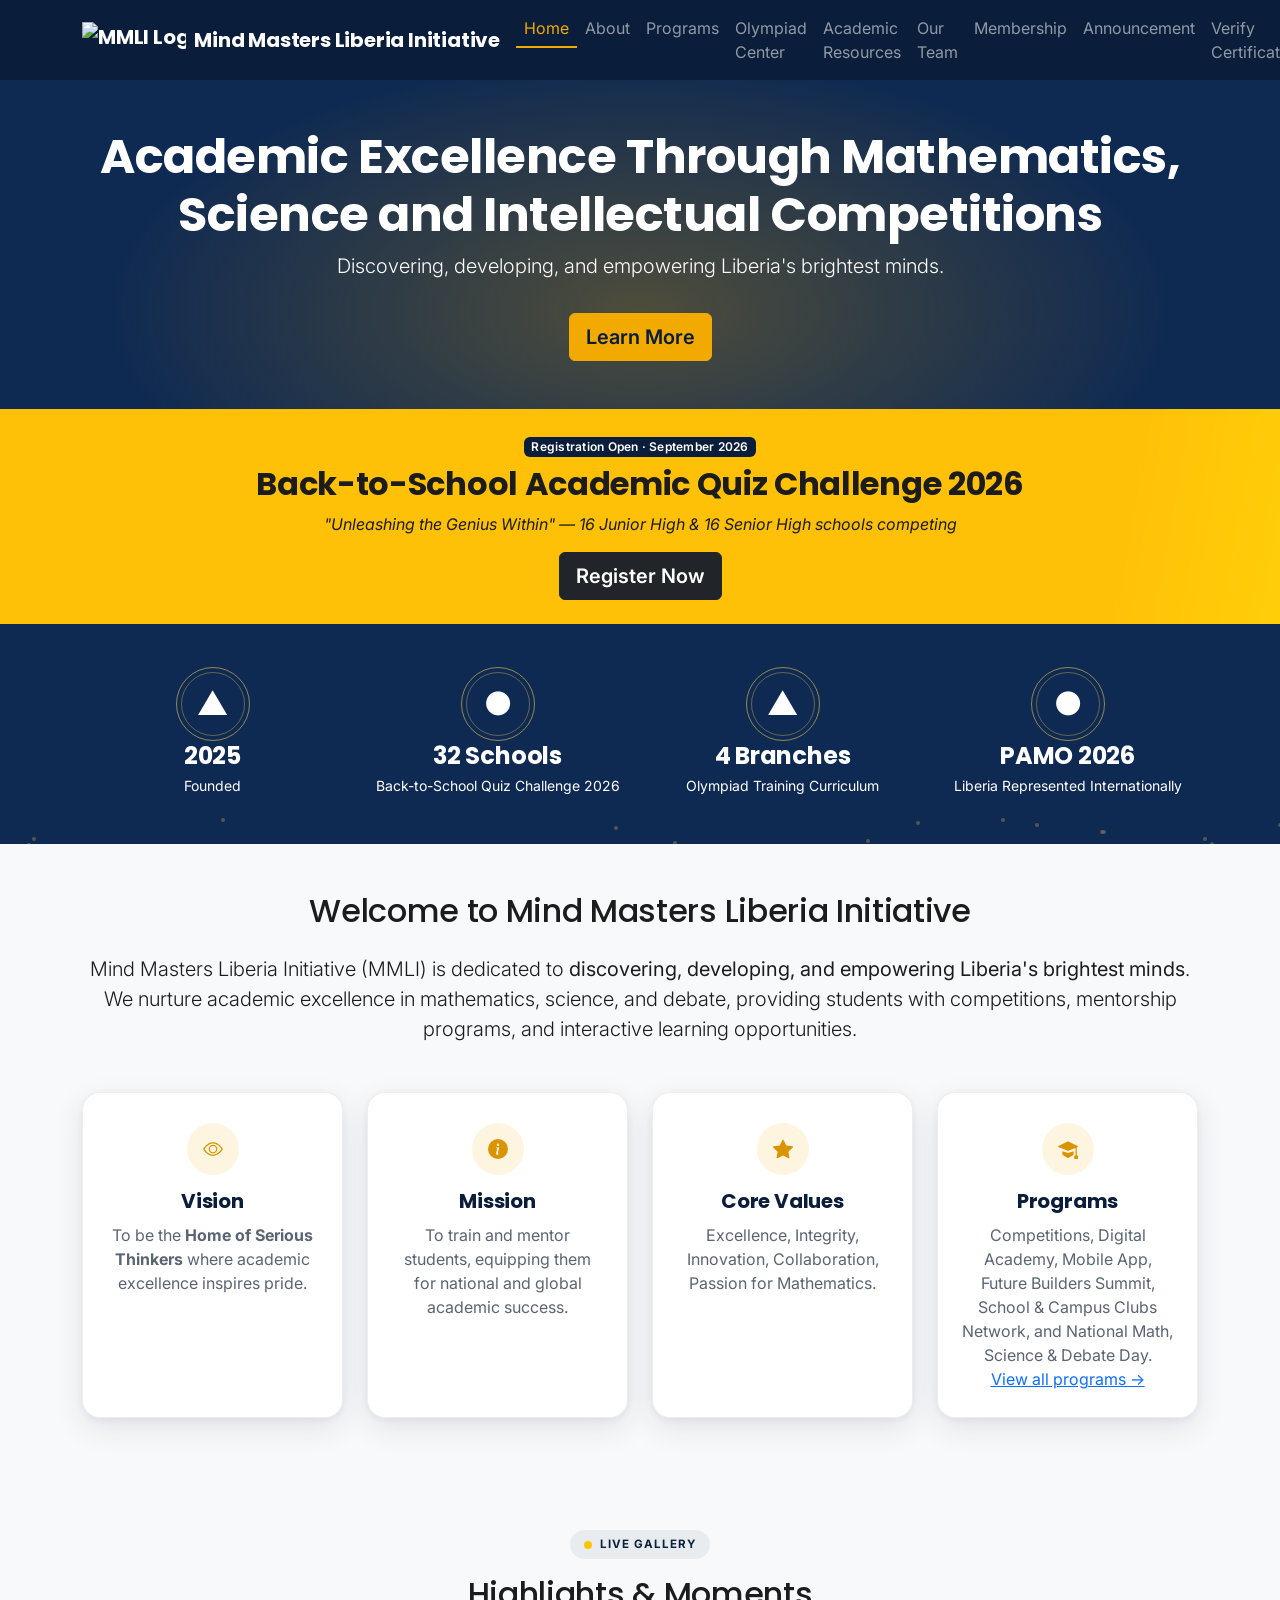
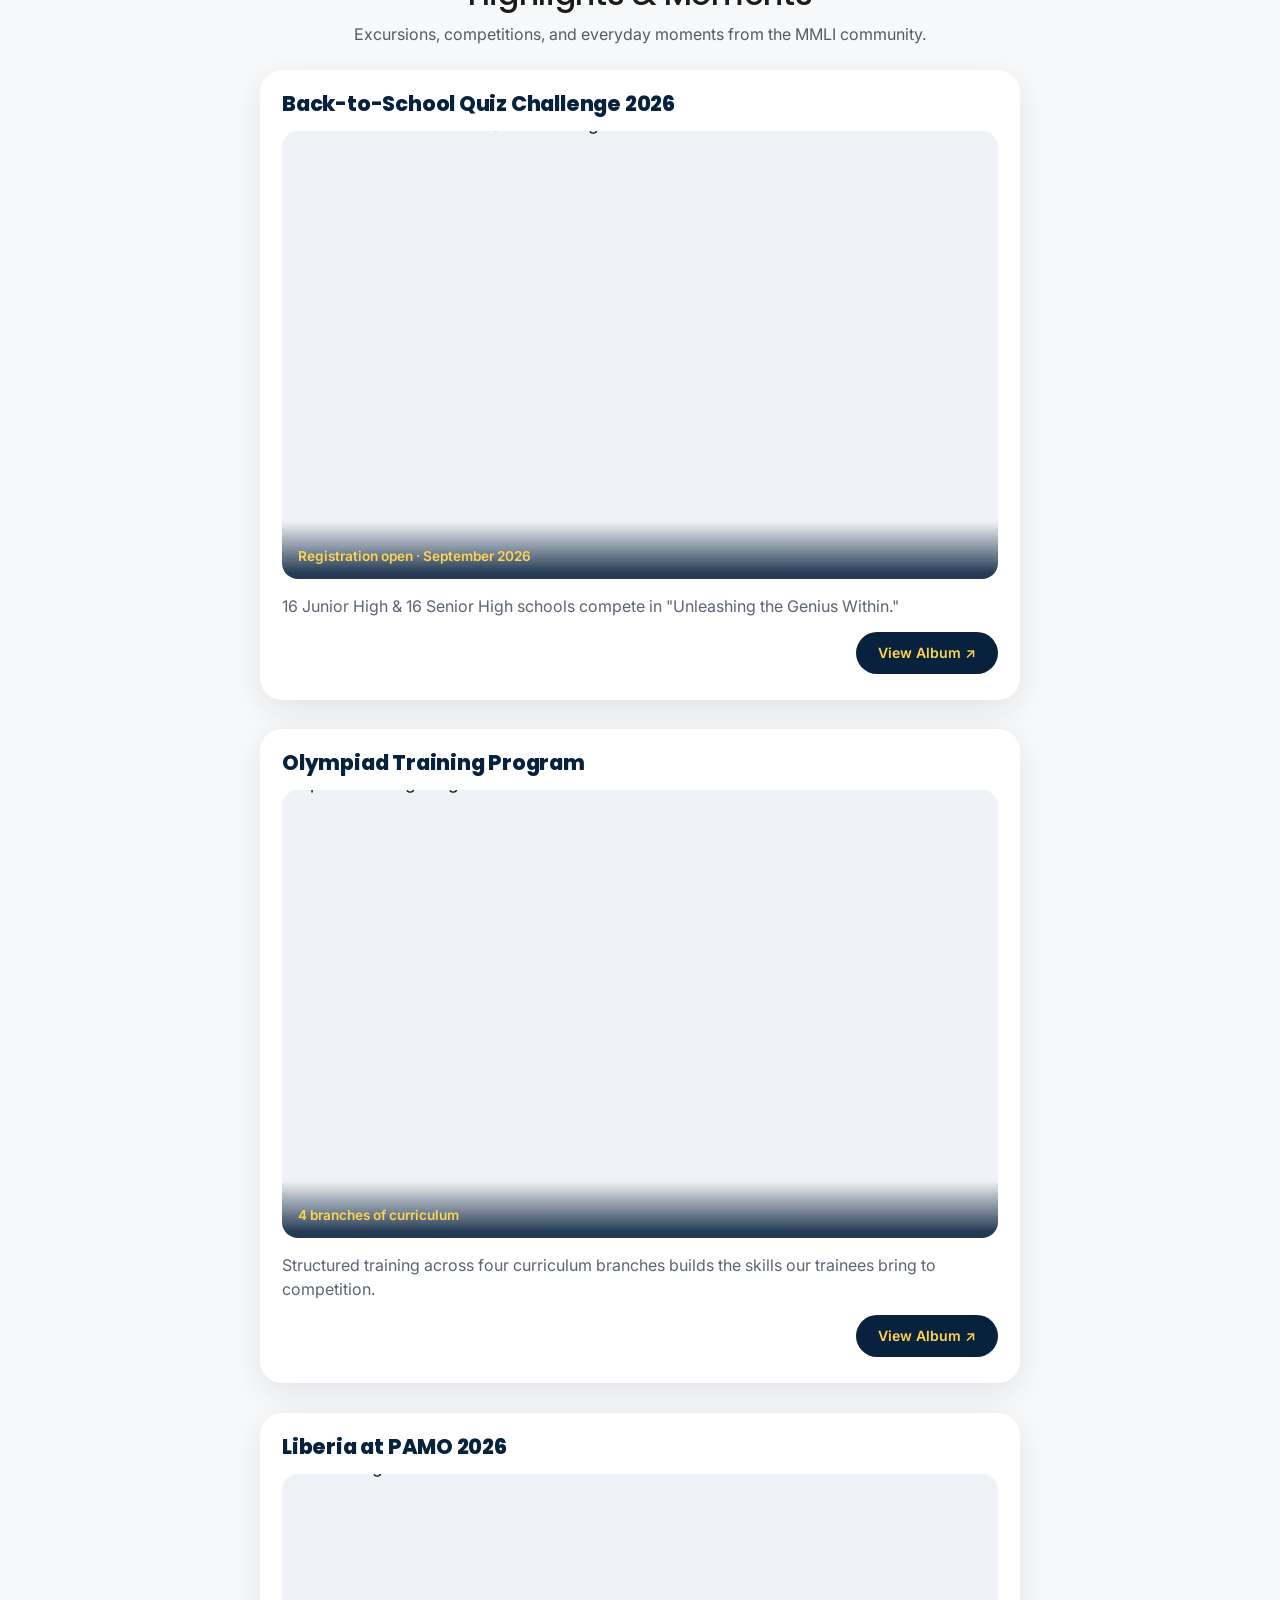
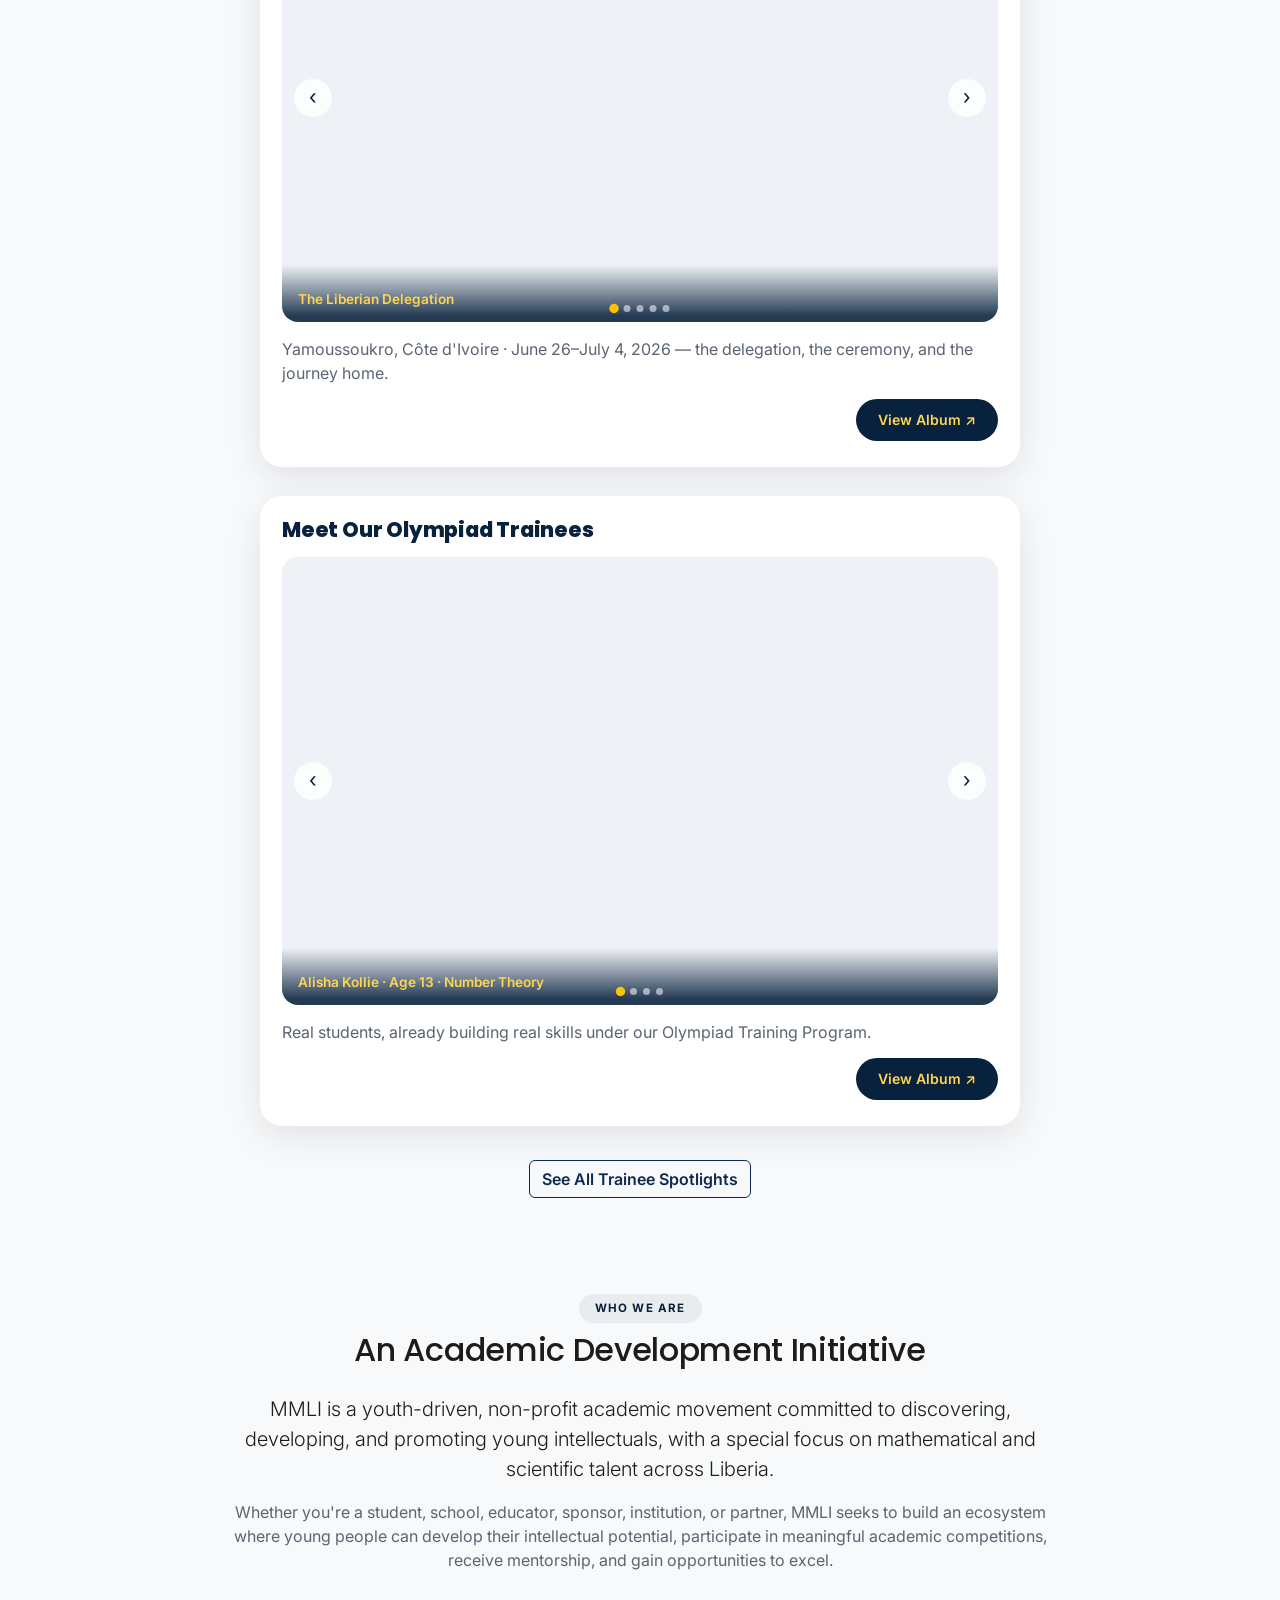
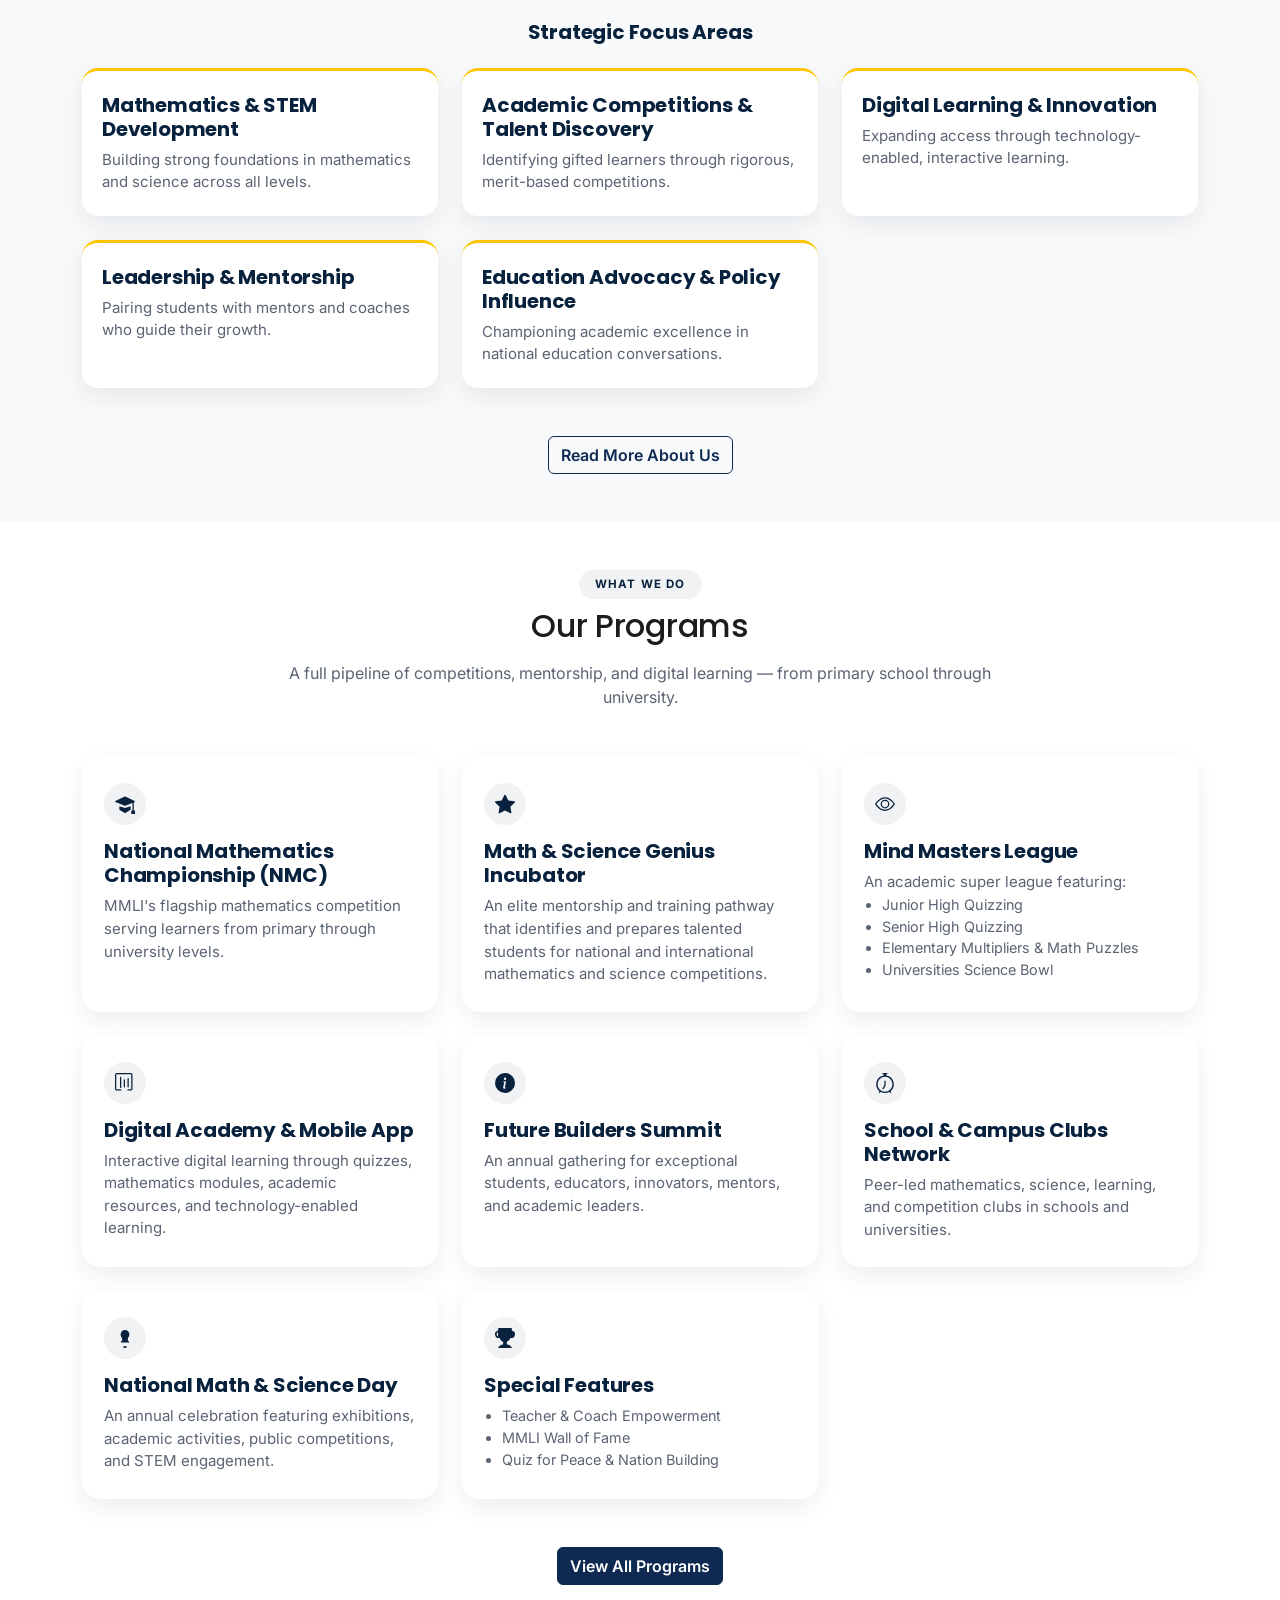
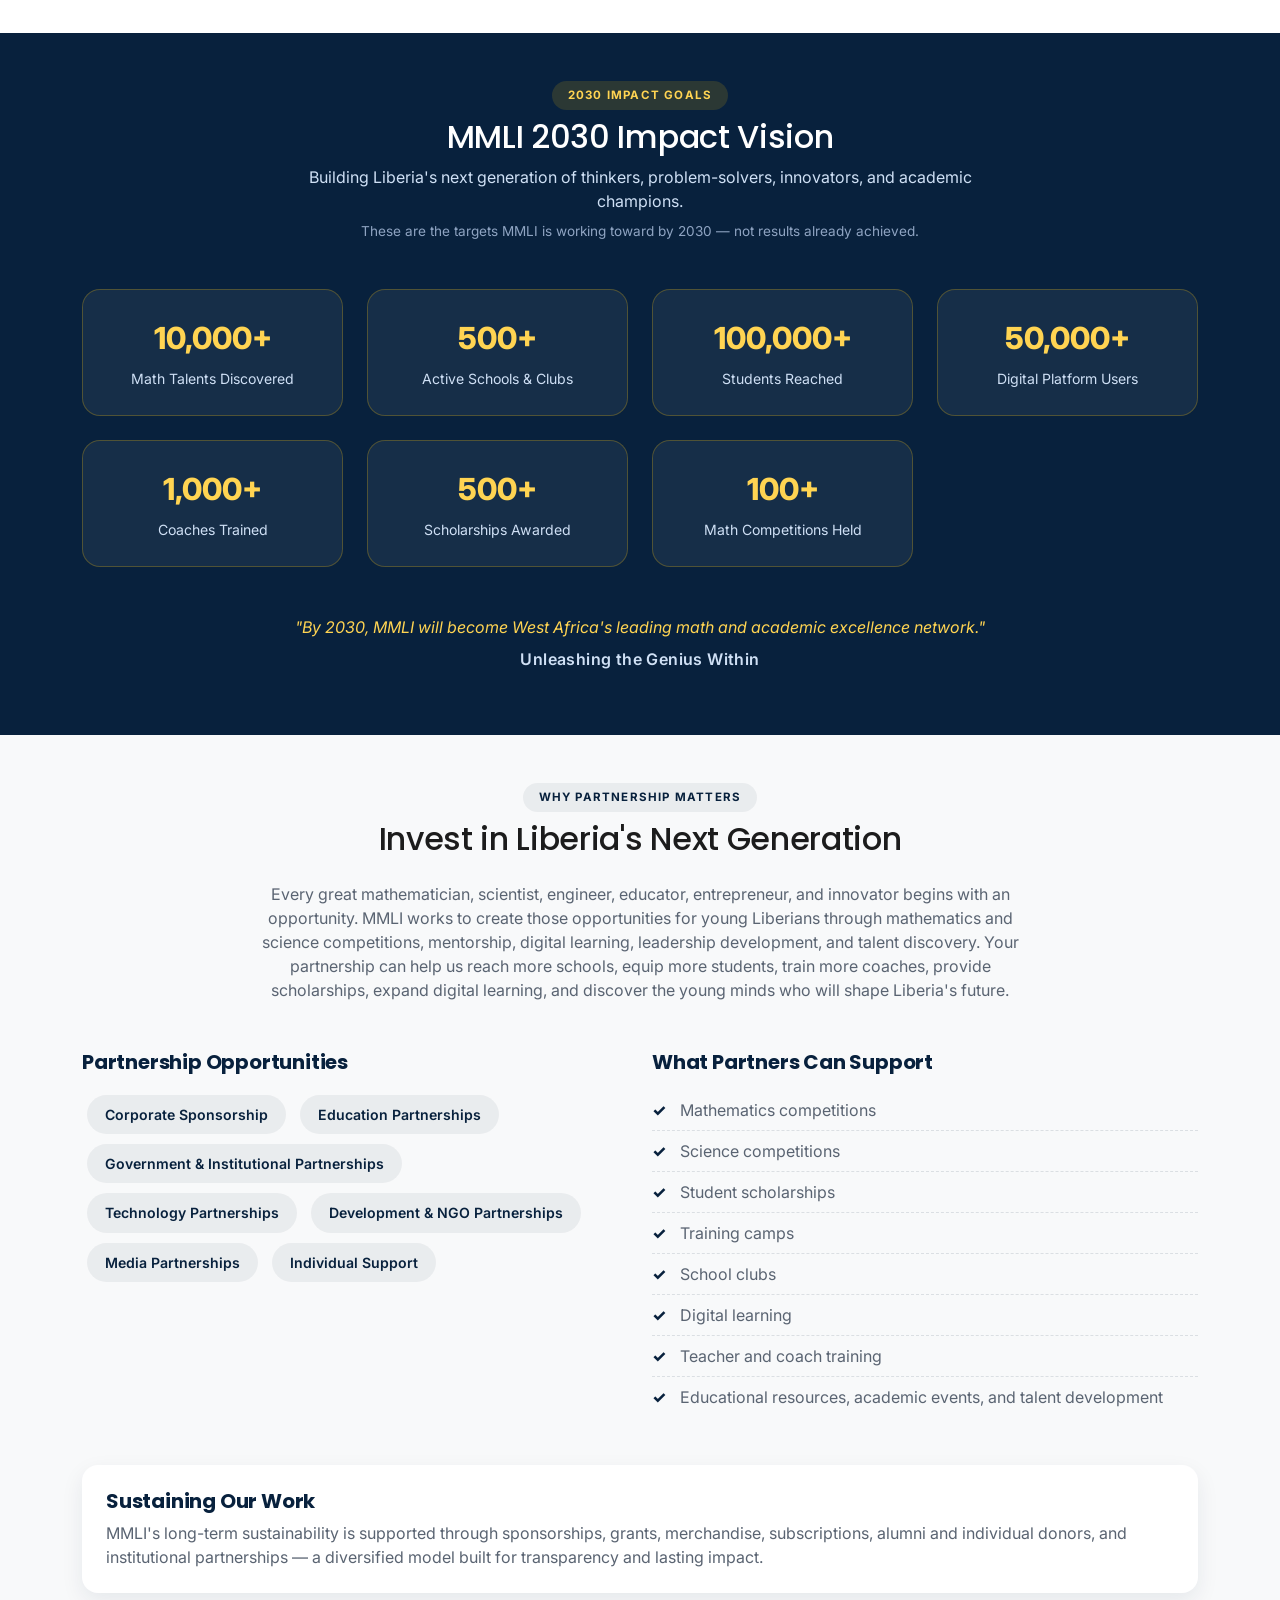
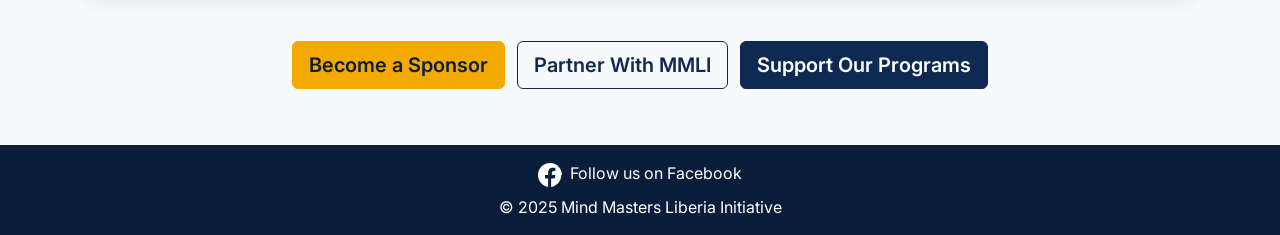
==== commit 62ab023d: "Rename index-google-optimized.html to index.html" ====
--- a/index.html
+++ b/index.html
@@ -25,17 +25,40 @@
   <meta name="twitter:description" content="Discovering, developing, and empowering Liberia's brightest minds through mathematics, science, and academic competitions, mentorship, and Olympiad training.">
   <meta name="twitter:image" content="https://mindmastersliberiainitiative.github.io/mmli.org.lr/logo.png">
 
-  <!-- ===== ORGANIZATION STRUCTURED DATA ===== -->
+  <!-- ===== GOOGLE / ORGANIZATION IDENTITY DATA ===== -->
+  <!-- This metadata is machine-readable only; it does not change the visual design. -->
   <script type="application/ld+json">
   {
     "@context": "https://schema.org",
     "@type": "Organization",
+    "@id": "https://mindmastersliberiainitiative.github.io/mmli.org.lr/#organization",
     "name": "Mind Masters Liberia Initiative",
     "alternateName": "MMLI",
     "url": "https://mindmastersliberiainitiative.github.io/mmli.org.lr/",
-    "logo": "https://mindmastersliberiainitiative.github.io/mmli.org.lr/logo.png",
+    "logo": {
+      "@type": "ImageObject",
+      "@id": "https://mindmastersliberiainitiative.github.io/mmli.org.lr/#logo",
+      "url": "https://mindmastersliberiainitiative.github.io/mmli.org.lr/logo.png",
+      "contentUrl": "https://mindmastersliberiainitiative.github.io/mmli.org.lr/logo.png"
+    },
+    "image": "https://mindmastersliberiainitiative.github.io/mmli.org.lr/logo.png",
     "description": "Mind Masters Liberia Initiative (MMLI) is dedicated to discovering, developing, and empowering Liberia's brightest minds through mathematics, science, and academic competitions, mentorship, and Olympiad training.",
     "slogan": "Unleashing the Genius Within",
+    "foundingDate": "2025",
+    "areaServed": {
+      "@type": "Country",
+      "name": "Liberia"
+    },
+    "knowsAbout": [
+      "Mathematics education",
+      "Science education",
+      "Academic competitions",
+      "Mathematics competitions",
+      "Olympiad training",
+      "Mentorship",
+      "Debate",
+      "Digital learning"
+    ],
     "email": "mindmastersliberiainitiative@gmail.com",
     "telephone": ["+231775990043", "+231888891413"],
     "contactPoint": [
@@ -49,6 +72,23 @@
     "sameAs": [
       "https://www.facebook.com/profile.php?id=61575249692386"
     ]
+  }
+  </script>
+
+  <!-- ===== WEBSITE IDENTITY DATA ===== -->
+  <script type="application/ld+json">
+  {
+    "@context": "https://schema.org",
+    "@type": "WebSite",
+    "@id": "https://mindmastersliberiainitiative.github.io/mmli.org.lr/#website",
+    "url": "https://mindmastersliberiainitiative.github.io/mmli.org.lr/",
+    "name": "Mind Masters Liberia Initiative",
+    "alternateName": "MMLI",
+    "description": "Official website of Mind Masters Liberia Initiative (MMLI), an academic initiative focused on mathematics, science, competitions, mentorship, and Olympiad training in Liberia.",
+    "publisher": {
+      "@id": "https://mindmastersliberiainitiative.github.io/mmli.org.lr/#organization"
+    },
+    "inLanguage": "en"
   }
   </script>
 
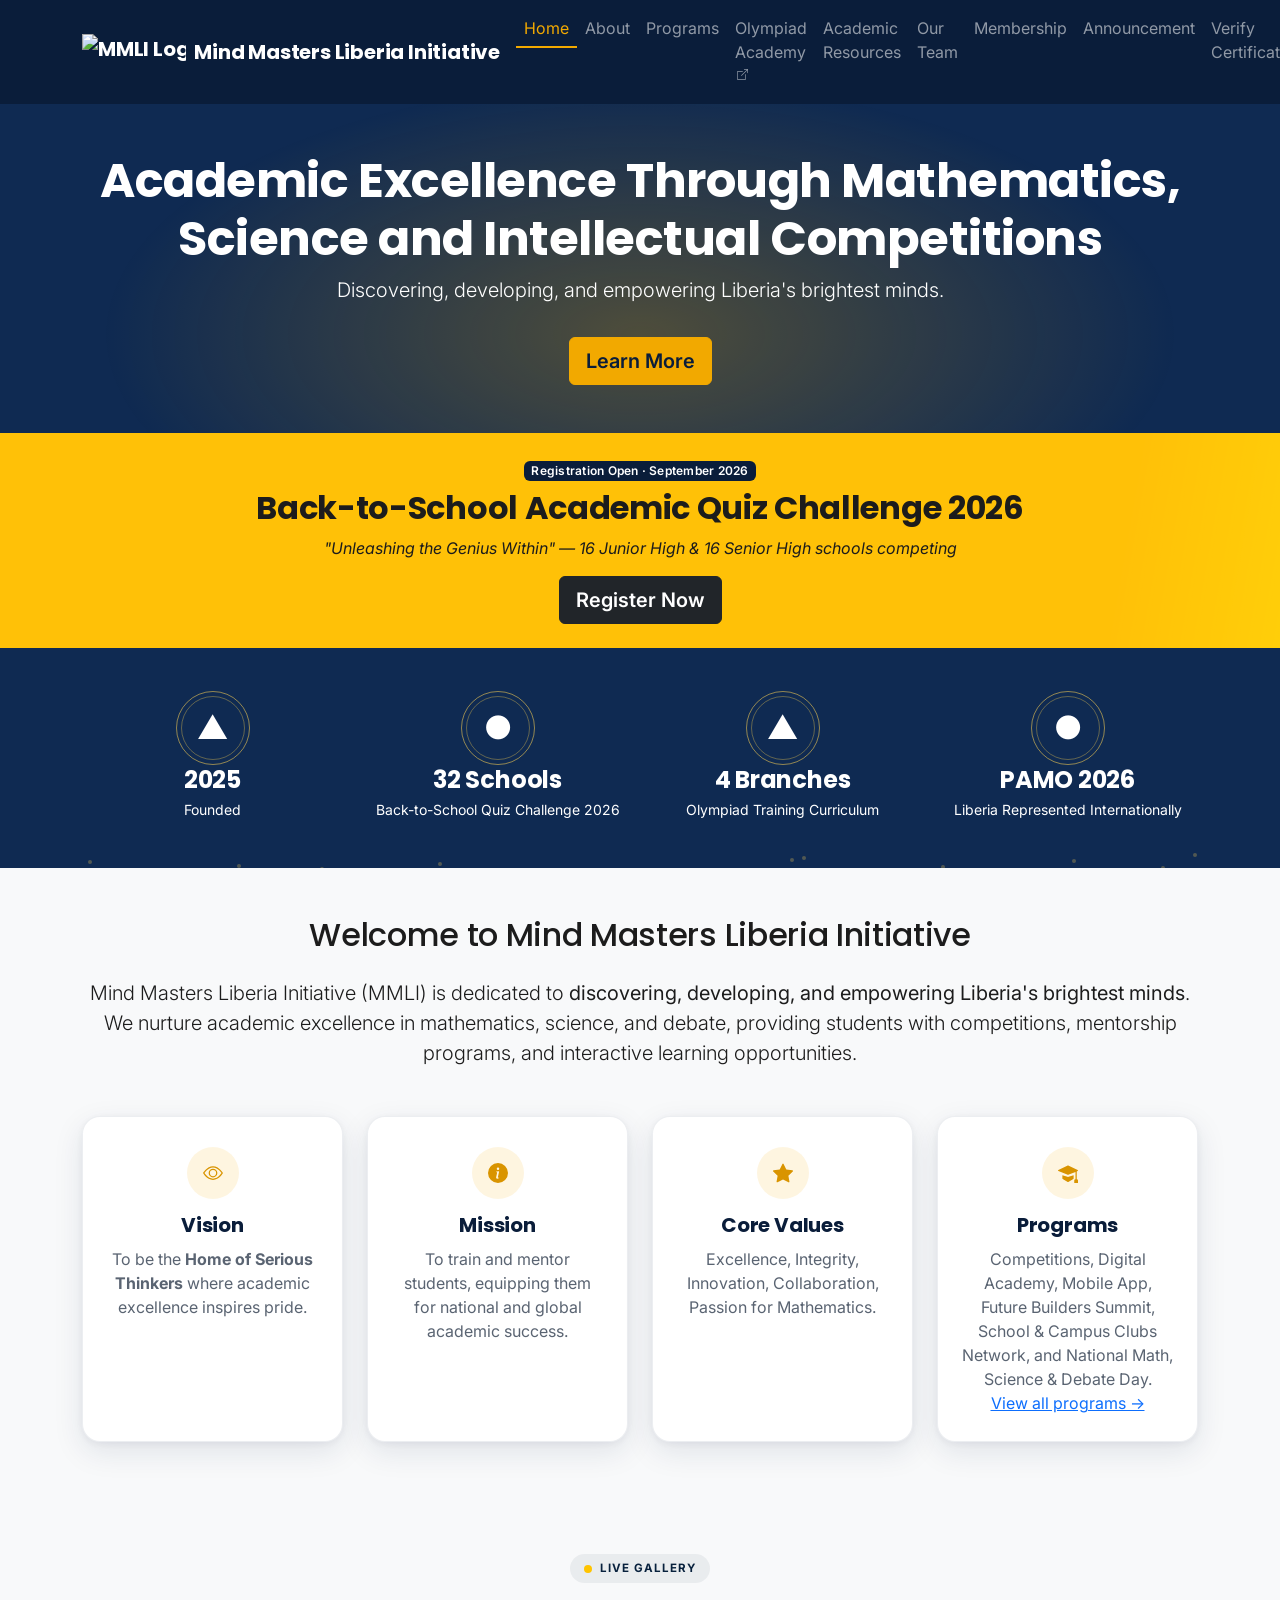
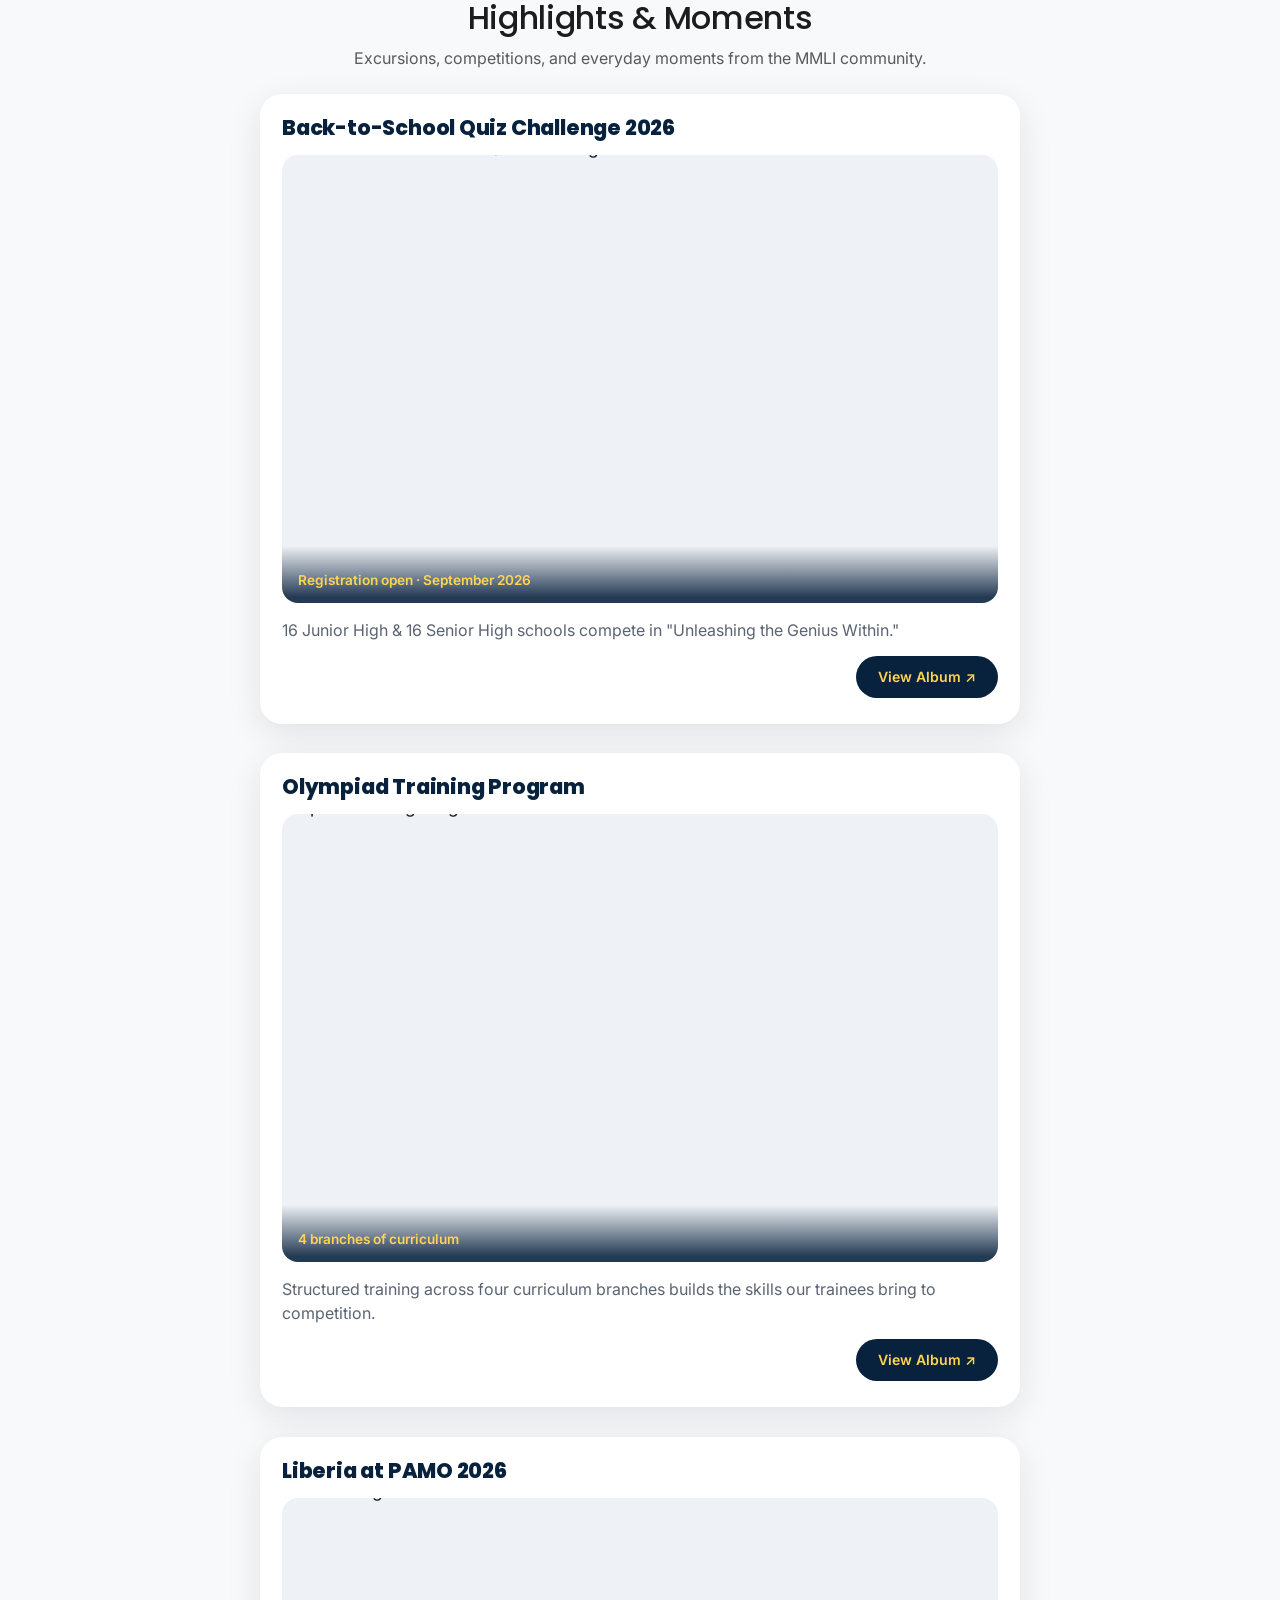
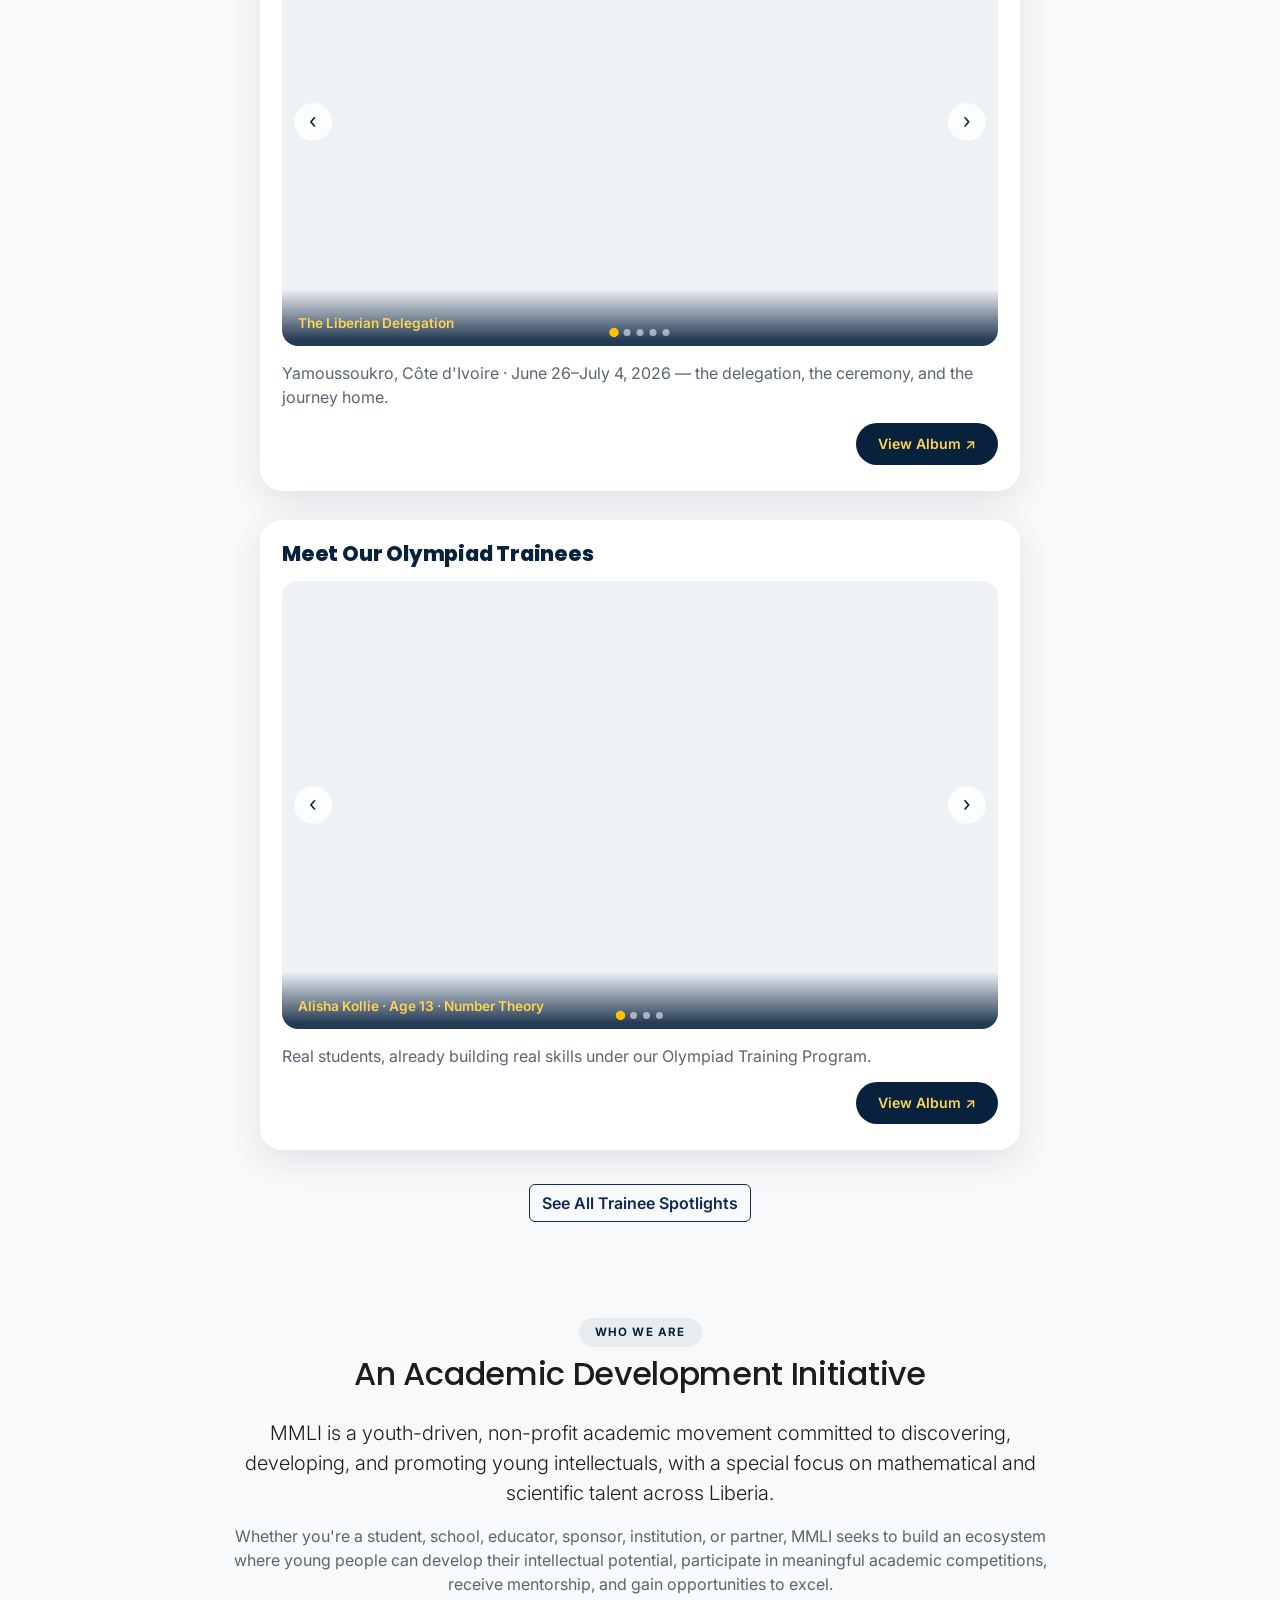
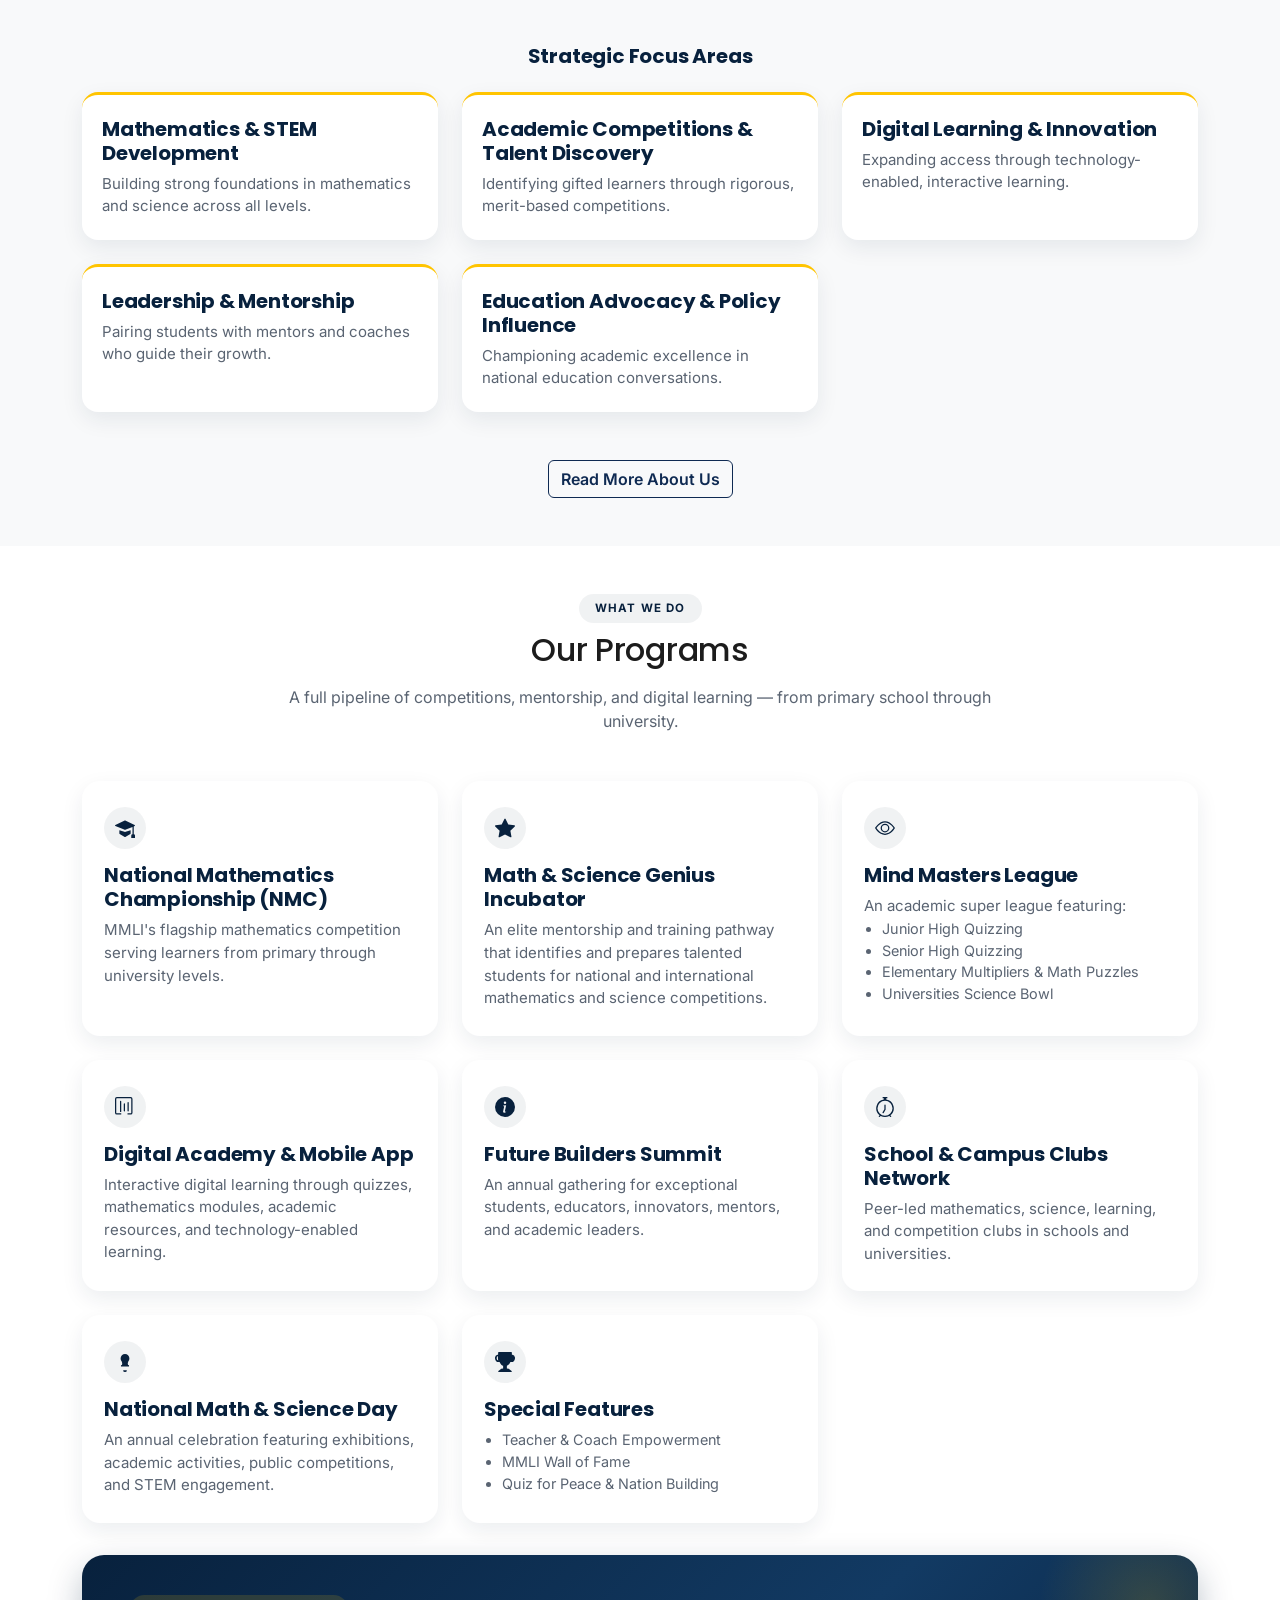
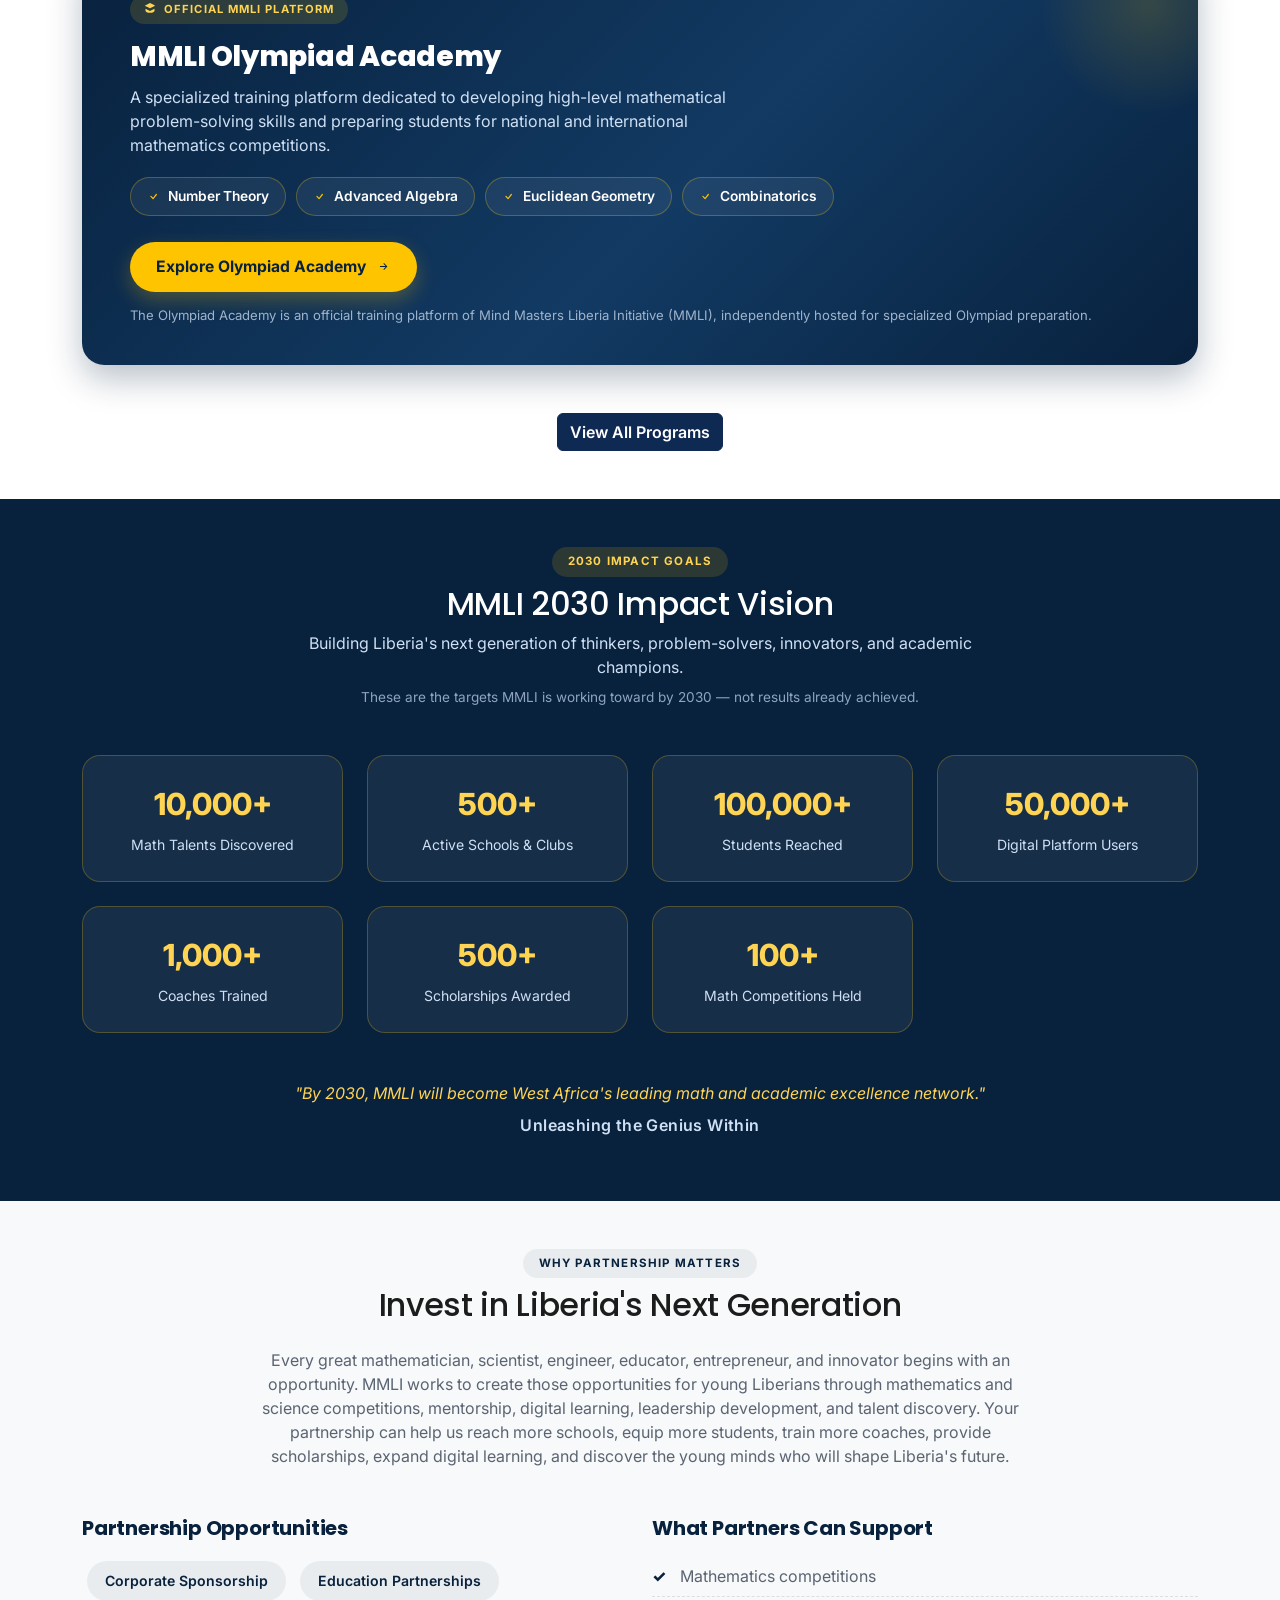
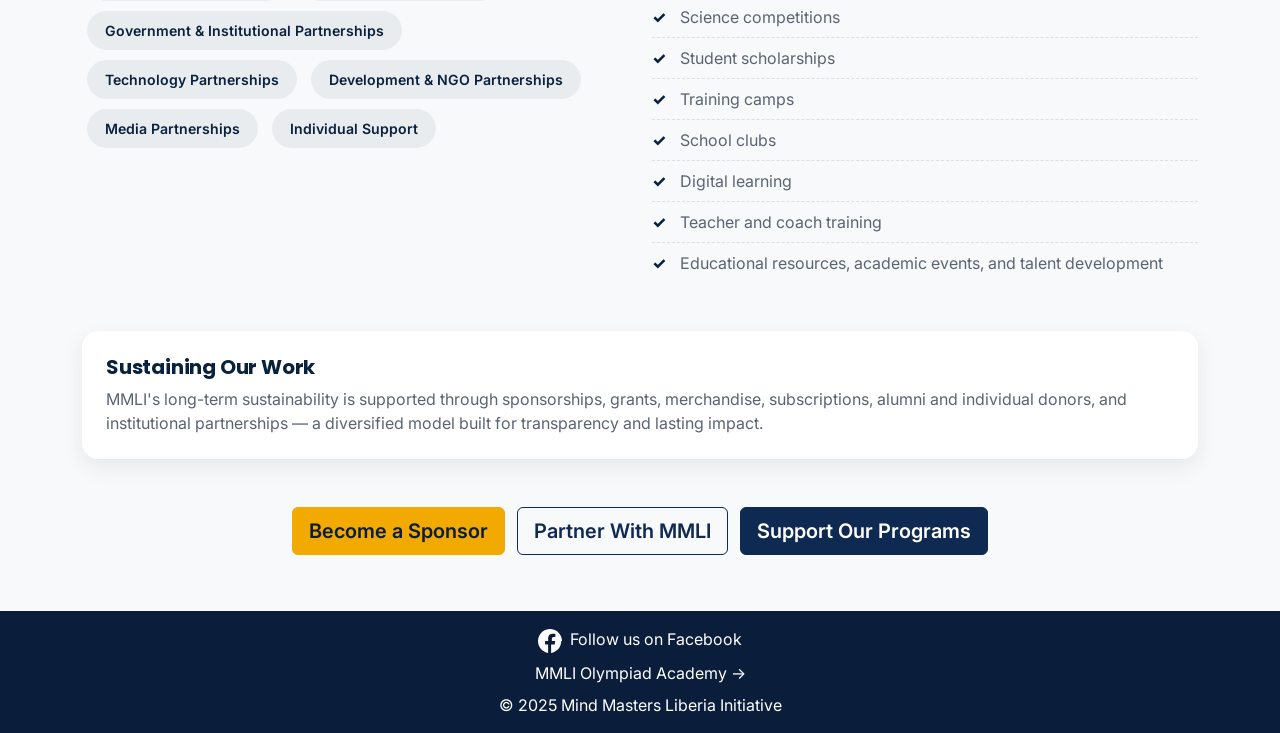
==== commit d5cb0718: "Add files via upload" ====
--- a/index.html
+++ b/index.html
@@ -71,6 +71,19 @@
     ],
     "sameAs": [
       "https://www.facebook.com/profile.php?id=61575249692386"
+    ],
+    "subOrganization": [
+      {
+        "@type": "EducationalOrganization",
+        "@id": "https://mindmastersliberiainitiative.github.io/academy.org.lr/#organization",
+        "name": "MMLI Olympiad Academy",
+        "alternateName": "Olympiad Academy",
+        "url": "https://mindmastersliberiainitiative.github.io/academy.org.lr/",
+        "description": "A specialized training platform dedicated to developing high-level mathematical problem-solving skills and preparing students for national and international mathematics competitions.",
+        "parentOrganization": {
+          "@id": "https://mindmastersliberiainitiative.github.io/mmli.org.lr/#organization"
+        }
+      }
     ]
   }
   </script>
@@ -464,6 +477,101 @@
     .program-card p { color: #5a6472; margin-bottom: 0; font-size: 0.94rem; }
     .program-card ul { color: #5a6472; font-size: 0.9rem; padding-left: 18px; margin-bottom: 0; }
 
+    /* ===== Programs: Olympiad Academy spotlight ===== */
+    .academy-spotlight {
+      position: relative;
+      overflow: hidden;
+      border-radius: 22px;
+      padding: 40px clamp(20px, 5vw, 48px);
+      margin-top: 32px;
+      background: linear-gradient(135deg, #08213D 0%, #123a63 55%, #08213D 100%);
+      box-shadow: 0 14px 34px rgba(8, 33, 61, 0.28);
+    }
+    .academy-spotlight::before {
+      content: "";
+      position: absolute;
+      top: -60px; right: -60px;
+      width: 220px; height: 220px;
+      border-radius: 50%;
+      background: radial-gradient(circle, rgba(255,196,0,0.16) 0%, rgba(255,196,0,0) 70%);
+      pointer-events: none;
+    }
+    .academy-spotlight-badge {
+      display: inline-flex;
+      align-items: center;
+      gap: 8px;
+      padding: 6px 14px;
+      border-radius: 999px;
+      background: rgba(255, 196, 0, 0.14);
+      color: #ffd452;
+      font-weight: 700;
+      font-size: 0.7rem;
+      letter-spacing: 1.1px;
+      text-transform: uppercase;
+      margin-bottom: 16px;
+    }
+    .academy-spotlight h3 {
+      color: #fff;
+      font-weight: 800;
+      margin-bottom: 12px;
+    }
+    .academy-spotlight p.academy-desc {
+      color: #cfe0f5;
+      font-size: 1rem;
+      max-width: 640px;
+      margin-bottom: 20px;
+    }
+    .academy-track-list {
+      display: flex;
+      flex-wrap: wrap;
+      gap: 10px;
+      list-style: none;
+      padding: 0;
+      margin: 0 0 26px;
+    }
+    .academy-track-list li {
+      display: inline-flex;
+      align-items: center;
+      gap: 8px;
+      padding: 8px 16px;
+      border-radius: 999px;
+      background: rgba(255, 255, 255, 0.06);
+      border: 1px solid rgba(255, 196, 0, 0.28);
+      color: #fff;
+      font-weight: 600;
+      font-size: 0.86rem;
+    }
+    .academy-track-list li svg { width: 13px; height: 13px; color: #ffc400; flex-shrink: 0; }
+    .academy-cta-btn {
+      display: inline-flex;
+      align-items: center;
+      gap: 10px;
+      padding: 13px 26px;
+      border-radius: 999px;
+      background: #ffc400;
+      color: #08213D;
+      font-weight: 700;
+      font-size: 0.98rem;
+      text-decoration: none;
+      transition: transform 0.25s ease, box-shadow 0.25s ease, background 0.25s ease;
+      box-shadow: 0 8px 20px rgba(255, 196, 0, 0.25);
+    }
+    .academy-cta-btn:hover {
+      transform: translateY(-3px);
+      background: #ffd452;
+      box-shadow: 0 12px 26px rgba(255, 196, 0, 0.35);
+      color: #08213D;
+    }
+    .academy-spotlight-note {
+      color: #9fb4cc;
+      font-size: 0.82rem;
+      margin-top: 14px;
+      margin-bottom: 0;
+    }
+    @media (max-width: 576px) {
+      .academy-spotlight { padding: 30px 20px; border-radius: 18px; }
+    }
+
     /* ===== 2030 Impact Vision ===== */
     .impact-vision-section { background: #08213D; color: #fff; position: relative; overflow: hidden; }
     .impact-card {
@@ -548,7 +656,11 @@
         <li class="nav-item"><a class="nav-link active" href="index.html">Home</a></li>
         <li class="nav-item"><a class="nav-link" href="about.html">About</a></li>
         <li class="nav-item"><a class="nav-link" href="programs.html">Programs</a></li>
-        <li class="nav-item"><a class="nav-link" href="olympiad/">Olympiad Center</a></li>
+        <li class="nav-item">
+          <a class="nav-link" href="https://mindmastersliberiainitiative.github.io/academy.org.lr/" target="_blank" rel="noopener" aria-label="Olympiad Academy (opens in a new tab)">
+            Olympiad Academy <svg xmlns="http://www.w3.org/2000/svg" width="11" height="11" viewBox="0 0 16 16" fill="currentColor" style="vertical-align:0.1em; margin-left:2px;" aria-hidden="true"><path fill-rule="evenodd" d="M8.636 3.5a.5.5 0 0 0-.5-.5H1.5A1.5 1.5 0 0 0 0 4.5v10A1.5 1.5 0 0 0 1.5 16h10a1.5 1.5 0 0 0 1.5-1.5V7.864a.5.5 0 0 0-1 0V14.5a.5.5 0 0 1-.5.5h-10a.5.5 0 0 1-.5-.5v-10a.5.5 0 0 1 .5-.5h6.636a.5.5 0 0 0 .5-.5"/><path fill-rule="evenodd" d="M16 .5a.5.5 0 0 0-.5-.5h-5a.5.5 0 0 0 0 1h3.793L6.146 9.146a.5.5 0 1 0 .708.708L15 1.707V5.5a.5.5 0 0 0 1 0z"/></svg>
+          </a>
+        </li>
         <li class="nav-item"><a class="nav-link" href="resources.html">Academic Resources</a></li>
         <li class="nav-item"><a class="nav-link" href="team.html">Our Team</a></li>
         <li class="nav-item"><a class="nav-link" href="membership.html">Membership</a></li>
@@ -947,6 +1059,35 @@
       </div>
     </div>
 
+    <!-- MMLI OLYMPIAD ACADEMY SPOTLIGHT -->
+    <div class="academy-spotlight" id="olympiad-academy">
+      <span class="academy-spotlight-badge">
+        <svg xmlns="http://www.w3.org/2000/svg" width="12" height="12" viewBox="0 0 16 16" fill="currentColor" aria-hidden="true"><path d="M8 0 1 3.5 8 7l6.16-3.08A1 1 0 0 0 14.16 3L8 0Z"/><path d="M2 7.5v3c0 1 2.5 2.5 6 2.5s6-1.5 6-2.5v-3l-6 3-6-3Z"/></svg>
+        Official MMLI Platform
+      </span>
+      <h3>MMLI Olympiad Academy</h3>
+      <p class="academy-desc">
+        A specialized training platform dedicated to developing high-level mathematical problem-solving skills
+        and preparing students for national and international mathematics competitions.
+      </p>
+      <ul class="academy-track-list" aria-label="Major training areas">
+        <li><svg xmlns="http://www.w3.org/2000/svg" viewBox="0 0 16 16" fill="currentColor" aria-hidden="true"><path d="M10.97 4.97a.75.75 0 0 1 1.07 1.05l-3.99 4.99a.75.75 0 0 1-1.08.02L4.324 8.384a.75.75 0 1 1 1.06-1.06l2.094 2.093 3.473-4.425a.267.267 0 0 1 .02-.022z"/></svg>Number Theory</li>
+        <li><svg xmlns="http://www.w3.org/2000/svg" viewBox="0 0 16 16" fill="currentColor" aria-hidden="true"><path d="M10.97 4.97a.75.75 0 0 1 1.07 1.05l-3.99 4.99a.75.75 0 0 1-1.08.02L4.324 8.384a.75.75 0 1 1 1.06-1.06l2.094 2.093 3.473-4.425a.267.267 0 0 1 .02-.022z"/></svg>Advanced Algebra</li>
+        <li><svg xmlns="http://www.w3.org/2000/svg" viewBox="0 0 16 16" fill="currentColor" aria-hidden="true"><path d="M10.97 4.97a.75.75 0 0 1 1.07 1.05l-3.99 4.99a.75.75 0 0 1-1.08.02L4.324 8.384a.75.75 0 1 1 1.06-1.06l2.094 2.093 3.473-4.425a.267.267 0 0 1 .02-.022z"/></svg>Euclidean Geometry</li>
+        <li><svg xmlns="http://www.w3.org/2000/svg" viewBox="0 0 16 16" fill="currentColor" aria-hidden="true"><path d="M10.97 4.97a.75.75 0 0 1 1.07 1.05l-3.99 4.99a.75.75 0 0 1-1.08.02L4.324 8.384a.75.75 0 1 1 1.06-1.06l2.094 2.093 3.473-4.425a.267.267 0 0 1 .02-.022z"/></svg>Combinatorics</li>
+      </ul>
+      <a class="academy-cta-btn"
+         href="https://mindmastersliberiainitiative.github.io/academy.org.lr/"
+         target="_blank" rel="noopener"
+         aria-label="Explore Olympiad Academy — opens the MMLI Olympiad Academy website in a new tab">
+        Explore Olympiad Academy
+        <svg xmlns="http://www.w3.org/2000/svg" width="15" height="15" viewBox="0 0 16 16" fill="currentColor" aria-hidden="true"><path fill-rule="evenodd" d="M4 8a.5.5 0 0 1 .5-.5h5.793L8.146 5.354a.5.5 0 1 1 .708-.708l3 3a.5.5 0 0 1 0 .708l-3 3a.5.5 0 0 1-.708-.708L10.293 8.5H4.5A.5.5 0 0 1 4 8"/></svg>
+      </a>
+      <p class="academy-spotlight-note">
+        The Olympiad Academy is an official training platform of Mind Masters Liberia Initiative (MMLI), independently hosted for specialized Olympiad preparation.
+      </p>
+    </div>
+
     <div class="text-center mt-5">
       <a href="programs.html" class="btn btn-primary">View All Programs</a>
     </div>
@@ -1093,6 +1234,11 @@
         <path d="M16 8.049c0-4.446-3.582-8.05-8-8.05C3.58 0-.002 3.603-.002 8.05c0 4.017 2.926 7.347 6.75 7.951v-5.625h-2.03V8.05H6.75V6.275c0-2.017 1.195-3.131 3.022-3.131.876 0 1.791.157 1.791.157v1.98h-1.009c-.993 0-1.303.621-1.303 1.258v1.51h2.219l-.355 2.326H8.75V16c3.824-.604 6.75-3.934 6.75-7.951"/>
       </svg>
       Follow us on Facebook
+    </a>
+  </div>
+  <div class="mb-2">
+    <a href="https://mindmastersliberiainitiative.github.io/academy.org.lr/" target="_blank" rel="noopener" class="text-white text-decoration-none" aria-label="MMLI Olympiad Academy (opens in a new tab)">
+      MMLI Olympiad Academy &rarr;
     </a>
   </div>
   &copy; 2025 Mind Masters Liberia Initiative
